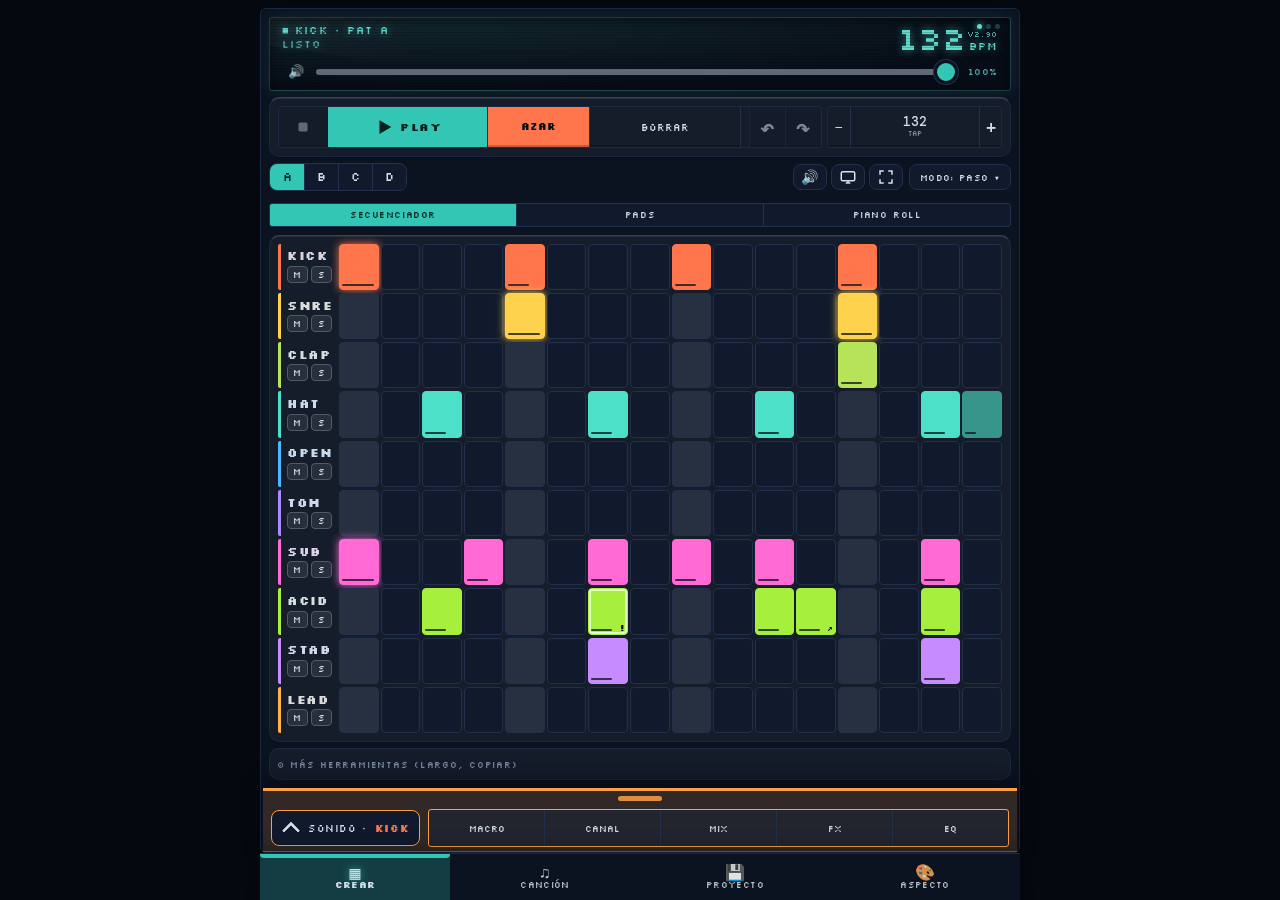
==== index.html @ 4eae5aff "v2.90: cortes sin chasquidos (ajuste Cortes) y reverb con semilla fija Co-Authored-By: Claude Sonnet" ====
<!doctype html><html><head><meta charset=utf8><meta name=viewport content="width=device-width,initial-scale=1,viewport-fit=cover"><meta name="theme-color" content="#0b1220"><meta name="mobile-web-app-capable" content="yes"><meta name="apple-mobile-web-app-capable" content="yes"><meta name="apple-mobile-web-app-status-bar-style" content="black-translucent"><link rel="manifest" href="./manifest.webmanifest"><link rel="icon" href="./icon.svg" type="image/svg+xml"><link rel="stylesheet" href="./styles.css?v=2.90">
<title>Pulso Studio · Tu groovebox en el móvil</title>
<meta name="description" content="Secuenciador de 16 pasos y pads para crear ritmos desde el móvil. Por Pulso Lab.">
<meta property="og:type" content="website">
<meta property="og:site_name" content="Pulso Lab">
<meta property="og:locale" content="es_ES">
<meta property="og:title" content="Pulso Studio · Tu groovebox en el móvil">
<meta property="og:description" content="Secuenciador de 16 pasos y pads para crear ritmos desde el móvil. Por Pulso Lab.">
<meta property="og:url" content="https://djsergiostylo.github.io/Pulso-Studio-lab/">
<meta property="og:image" content="https://djsergiostylo.github.io/Pulso-Studio-lab/preview.png">
<meta property="og:image:type" content="image/png">
<meta property="og:image:width" content="1200">
<meta property="og:image:height" content="630">
<meta property="og:image:alt" content="Pulso Studio: groovebox para el móvil con secuenciador y pads">
<meta name="twitter:card" content="summary_large_image">
<meta name="twitter:title" content="Pulso Studio · Tu groovebox en el móvil">
<meta name="twitter:image" content="https://djsergiostylo.github.io/Pulso-Studio-lab/preview.png">
</head><body>
<link rel="stylesheet" href="https://fonts.googleapis.com/css2?family=DM+Mono:wght@400;500&family=Silkscreen:wght@400;700&display=swap">


<main class="wrap">
  <button class="stagex" id="stageX" aria-label="Salir del modo escenario">✕ Salir</button>
  <section class="device" aria-label="Pulso Studio">
    <div class="head">
      <div class="lcd" id="lcd" data-v="info" role="button" tabindex="0" aria-label="Cambiar pantalla: info, onda o espectro">
        <div class="l1" id="l1">■ KICK · PAT A</div>
        <div class="big"><span id="lb">132</span><small>BPM</small><span class="ver" aria-label="Versión v2.90">v2.90</span></div>
        <div class="l2" id="l2">LISTO</div><div class="lsteps" id="lsteps" aria-hidden="true"></div><canvas id="scope" aria-hidden="true"></canvas><span class="md" id="md"></span><span class="ldots" aria-hidden="true"><i></i><i></i><i></i></span>
        <div class="lvol" id="lvol"><button type="button" id="lmute" aria-label="Silenciar" aria-pressed="false">🔊</button><input id="lvr" type="range" min="0" max="100" step="1" value="100" aria-label="Volumen de escucha"><output id="lvo" for="lvr">100%</output></div>
      </div>
      <div class="trans">
        <div class="seg">
          <button id="stopb" aria-label="Parar" disabled><svg viewBox="0 0 24 24" width="18" height="18" aria-hidden="true"><rect x="6" y="6" width="12" height="12" rx="2" fill="currentColor"/></svg></button>
          <button id="play" aria-pressed="false" aria-label="Reproducir"><svg viewBox="0 0 24 24" width="22" height="22" aria-hidden="true"><path d="M7 4.5v15l13-7.5z" fill="currentColor"/></svg><span>Play</span></button>
          <button id="rand">Azar</button>
          <button id="clear">Borrar</button>
          <button id="undo" class="ur" aria-label="Deshacer (Ctrl+Z)" disabled>↶</button>
          <button id="redo" class="ur" aria-label="Rehacer (Ctrl+Mayús+Z)" disabled>↷</button>
        </div>
        <div class="seg">
          <button class="hd" data-k="bpm" data-d="-1" aria-label="Bajar tempo">−</button>
          <button class="val" id="bpmv" aria-label="Tap tempo"><span>132</span><small>TAP</small></button>
          <button class="hd" data-k="bpm" data-d="1" aria-label="Subir tempo">+</button>
        </div>
      </div>
      <div class="prow"><div class="pchips" id="pchips" role="group" aria-label="Patrón"></div><div class="prv" role="group" aria-label="Vista"><button class="prb" id="aud" aria-pressed="true" aria-label="Sonar al pulsar" title="Sonar al pulsar">🔊</button><button class="prb" id="stage" aria-pressed="false" aria-label="Modo escenario" title="Modo escenario"><svg viewBox="0 0 24 24" width="18" height="18" aria-hidden="true"><rect x="3" y="5" width="18" height="12" rx="2" fill="none" stroke="currentColor" stroke-width="2"/><path d="M9 20h6M12 17v3" stroke="currentColor" stroke-width="2" fill="none"/></svg></button><button class="prb" id="fs" aria-pressed="false" aria-label="Pantalla completa" title="Pantalla completa"><svg viewBox="0 0 24 24" width="18" height="18" aria-hidden="true"><path d="M4 9V4h5M20 9V4h-5M4 15v5h5M20 15v5h-5" stroke="currentColor" stroke-width="2" fill="none"/></svg></button></div><button class="modeb" id="modeB" aria-expanded="false">Modo: Paso ▾</button></div>
    </div>

    <nav class="tabs" id="tabs" role="tablist" aria-label="Secciones principales">
      <button type="button" role="tab" id="tab-crear" data-g="crear" aria-selected="true" aria-controls="t-seq" tabindex="0"><i>▦</i><span>Crear</span></button>
      <button type="button" role="tab" id="tab-song" data-g="song" aria-selected="false" aria-controls="t-song" tabindex="-1"><i>♫</i><span>Canción</span></button>
      <button type="button" role="tab" id="tab-file" data-g="file" aria-selected="false" aria-controls="t-file" aria-label="Proyecto: guardar, importar y exportar" tabindex="-1"><i>💾</i><span>Proyecto</span></button>
      <button type="button" role="tab" id="tab-look" data-g="look" aria-selected="false" aria-controls="t-look" aria-label="Aspecto: carátula, estilo y pantalla" tabindex="-1"><i>🎨</i><span>Aspecto</span></button>
    </nav>
    <div class="seg subtabs" id="subs">
      <button data-t="seq" aria-pressed="true">Secuenciador</button>
      <button data-t="pads" aria-pressed="false">Pads</button>
      <button data-t="roll" aria-pressed="false">Piano roll</button>
    </div>
    

    <section id="t-seq" class="tab">
      <div class="seqview">
        <div id="stepPg" class="focus-pages" role="group" aria-label="Página de pasos (ACID de 32)" hidden> <button type="button" data-pg="0" aria-pressed="true">Pasos 1–16</button> <button type="button" data-pg="1" aria-pressed="false">Pasos 17–32</button> </div>
      </div>
      
      <div class="mtx" id="grid" role="group" aria-label="Secuenciador; arrastra en horizontal para pintar varios pasos y mantén pulsado para cambiar la velocidad"></div>
      <div class="nrow"><span id="nlab">NOTA SUB</span><div class="notes" id="notes"></div></div>
      <details class="more"><summary>⚙ Más herramientas (largo, copiar)</summary>
      <div class="strip">
        <div class="seg"><button class="hd" data-k="len" data-d="-1" aria-label="Menos pasos">−</button><button class="val" id="lenv">LEN 16</button><button class="hd" data-k="len" data-d="1" aria-label="Más pasos">+</button></div>
      </div>
      <div class="tools">
        <div class="seg"><button id="cpT">📋 Pista</button><button id="cpP">📋 Patrón</button><button id="paste" disabled>📥 Pegar</button></div>
      </div>
      </details>
    </section>

    <section id="t-pads" class="tab" hidden>
      <div class="seg"><button id="padRec" aria-pressed="false">● REC</button><button id="padQ" aria-pressed="true">Cuantizar</button><button id="padDr" aria-pressed="true">Batería</button><button id="padMel" aria-pressed="false">🎹 Notas</button></div>
      <div class="snd4" id="padSnd" role="group" aria-label="Sonido de las notas" hidden></div>
      <div class="pads" id="pads"></div>
      <div class="seg octr" id="padOct" hidden><button id="padOm" aria-label="Bajar octava">OCT −</button><span id="padOv">OCT 0</span><button id="padOp" aria-label="Subir octava">OCT +</button></div>
      <div class="keys" id="pkeys" hidden></div>
      <div class="card"><div class="k"><label for="djf">Filtro DJ <output id="djo">OFF</output></label><input id="djf" type="range" min="-100" max="100" value="0"></div></div>
      <p class="note">Toca los pads en directo. Con REC y ▶ Play lo que toques se graba en el patrón que suena. 🎹 Notas convierte los pads en un teclado: elige arriba el sonido (SUB, ACID, STAB o LEAD) y la octava. Filtro DJ: izquierda = low pass, derecha = high pass, doble toque lo centra.</p>
    </section>

    <section id="t-roll" class="tab" hidden>
      <div class="snd4" id="rollSnd" role="group" aria-label="Sonido del piano roll"></div>
      <div class="focus-pages rollpg" id="rollPg" role="group" aria-label="Página de pasos" hidden><button type="button" data-pg="0" aria-pressed="true">Pasos 1–16</button><button type="button" data-pg="1" aria-pressed="false">Pasos 17–32</button></div>
      <div class="rollvel" id="rollVelBox"><label for="rollVel" title="Fuerza de las notas nuevas">Fuerza</label><input id="rollVel" type="range" min="1" max="3" step="1" value="2" aria-describedby="rollVo"><output id="rollVo">NORMAL · 75%</output><button type="button" id="rollVelAll" class="fn" title="Aplicar esta fuerza a todas las notas de este sonido">A todas</button></div>
      <div class="roll" id="roll"></div>
      <div class="seg octr"><button id="rollOm" aria-label="Bajar octava">OCT −</button><span id="rollOv">OCT 0</span><button id="rollOp" aria-label="Subir octava">OCT +</button></div>
      <p class="note">Toca una casilla para poner o quitar; arrastra para pintar. En las baterías, 0 es el sonido original y las demás filas lo afinan en semitonos. Azar y Borrar actúan sobre el sonido elegido.</p>
    </section>

    <section id="t-song" class="tab" hidden>
      <div class="pbar">
        <div class="pts" id="pts"></div>
        <div class="seg"><button id="chain" aria-pressed="false">Cadena A-D</button><button id="dup">Duplicar →</button></div>
      </div>
      <div class="card" id="repCard"><h3>Reproducción · compases</h3><div class="seg" id="songMode"><button data-v="0">PATRÓN</button><button data-v="1">CANCIÓN</button></div>
      <div class="seg" id="songLen"><button data-n="8" aria-label="8 compases">8</button><button data-n="16" aria-label="16 compases">16</button><button data-n="32" aria-label="32 compases">32</button></div></div>
      <div class="card" id="arrCard"><h3>Arreglo</h3>
        <div class="sg" id="songGrid"></div>
        <div class="seg"><button id="songFill">Rellenar A·B·C·D</button><button id="songClr">Vaciar</button></div>
      </div>
      <details class="card" id="barTools">
        <summary>Editar compases</summary>
        <div class="selects">
          <label>Desde<select id="songSrc" aria-label="Compás de origen"></select></label>
          <label>Hacia<select id="songDst" aria-label="Compás de destino"></select></label>
        </div>
        <div class="seg"><button id="songCopy">Copiar compás</button><button id="songMove">Mover compás</button><button id="songRepeat">Repetir al resto</button></div>
        <button id="songUndo" class="tg" type="button" disabled>Deshacer edición de compás</button>
        <p class="note">Copia patrón y activación de audios. Copiar y mover sustituyen el compás de destino; cada acción se puede deshacer aquí.</p>
      </details>
      <div id="lanes"></div>
      <p class="note">Modo CANCIÓN: cada compás toca el patrón que pongas (toca la casilla: A → B → C → D → vacío; mantén pulsada una casilla para abrir ese patrón y editarlo). Las pistas de audio suenan en los compases marcados y se ajustan al tempo con su BPM original.</p>
    </section>

<section id="t-file" class="tab" hidden>
      <div class="card" id="saveCard">
        <h3>Guardar en este móvil</h3>
        <div class="saverow"><input id="pname" type="text" maxlength="40" placeholder="Nombre del proyecto" autocomplete="off"><button class="fn" id="psave">💾 Guardar</button></div>
        <p id="saveState" class="note">Se guarda automáticamente en este dispositivo.</p>
        <div class="plist" id="plist"></div>
      </div>
      <div class="card" id="shareCard">
        <h3>Copias y compartir</h3>
        <div class="seg"><button id="pexp">⬇ Exportar .json</button><button id="pimp">⬆ Cargar .json</button></div>
        <input id="pfile" type="file" accept=".json,application/json" hidden>
        <div class="seg"><button id="shC">Código</button><button id="shL">🔗 Enlace</button><button id="shI">Importar</button></div>
        <textarea id="shT" rows="2" placeholder="Pega aquí un código PS1:… y pulsa Importar código" spellcheck="false" autocomplete="off"></textarea>
        <p class="note" id="dlnote">El .json sirve de copia o para pasar tus ritmos a otro móvil. Código o enlace: mándalo por WhatsApp; quien lo abra o pegue tendrá tu beat (sin samples propios). Importar usa lo pegado en el cuadro.</p>
      </div>
      <div class="card" id="reccard">
        <h3>Exportar audio</h3>
        <div class="seg" id="recN" role="group" aria-label="Vueltas a grabar"><button data-n="1">1 vuelta</button><button data-n="2">2</button><button data-n="4">4</button><button data-n="8">8</button></div>
        <button class="fn" id="pwav">⬇ Exportar WAV (calidad máxima)</button>
        <button class="fn" id="prec">⏺ Grabar en tiempo real (.webm)</button>
        <p class="note">El WAV se calcula al instante, sin cortes, a la frecuencia de tu móvil (normalmente 48 kHz) y 16 bits.</p>
      </div>
    <details class="more2"><summary>⚙ Ayuda</summary>
  <p class="hint">Desliza el dedo por la pantalla para cambiar de patrón A–D. Toca la pantalla para ver la onda o el espectro. Toca un paso para encenderlo y mantenlo pulsado para cambiar su fuerza. Con ! ×2 ↔ ↗ le pones acento, redoble, nudge o slide (acid). PADS para tocar en directo, SONG para montar la canción. Con auriculares se nota el subgrave.</p>
  </details>
    </section>

<section id="t-look" class="tab" hidden>
      <div class="card" id="skinCard">
        <h3>Aspecto</h3>
        <div class="skins"><span>Carátula (colores)</span><div id="skins" role="group" aria-label="Carátula"></div></div>
        <div class="skins"><span>Estilo</span><div id="styles" role="group" aria-label="Estilo"><button class="sk" data-st="hw">Hardware</button><button class="sk" data-st="abl">Ableton</button></div></div>
        <p class="note">Carátula cambia los colores de todo el aparato. Estilo: Hardware lleva tornillos y serigrafía, Ableton es más limpio.</p>
      </div>
      <div class="card" id="viewCard">
        <h3>Pantalla y audio</h3>
      <div class="vtiles" role="group" aria-label="Luces y audio">
        <button class="sk vt" id="lightsB" aria-pressed="false"><span class="tt"><svg viewBox="0 0 24 24" width="20" height="20" aria-hidden="true"><path d="M9 18h6M10 21h4M12 3a6 6 0 0 0-3.5 10.9c.6.5 1 1.2 1 2.1h5c0-.9.4-1.6 1-2.1A6 6 0 0 0 12 3z" fill="none" stroke="currentColor" stroke-width="2" stroke-linecap="round" stroke-linejoin="round"/></svg>Luces extra</span><em class="st"></em><small>Destellos al sonar en pads, nombres y pantalla. Gastan batería: mejor apagado si el audio suena entrecortado.</small></button>
        <button class="sk vt" id="latB"></button>
        <button class="sk vt" id="fadeB"></button>
      </div>
      </div>
      <div class="card" id="manualCard">
        <h3>Ayuda</h3>
        <a class="mbtn" href="manual.html"><svg viewBox="0 0 24 24" width="22" height="22" aria-hidden="true"><path d="M4 5.5A2.5 2.5 0 0 1 6.5 3H20v16H6.5A2.5 2.5 0 0 0 4 21.5zM4 5.5V21.5M8 7h8M8 11h8" fill="none" stroke="currentColor" stroke-width="2" stroke-linecap="round" stroke-linejoin="round"/></svg><span>Abrir el manual<small>Guía completa con capturas de cada pantalla</small></span></a>
      </div>
    </section>

<div class="sheet" id="sheet" hidden>
      <div class="seg emode" id="emode" role="group" aria-label="Qué hace tocar un paso"><button data-m="step" aria-pressed="true">Paso</button><button data-m="acc" aria-pressed="false">Acento</button><button data-m="rt" aria-pressed="false">Redoble</button><button data-m="nd" aria-pressed="false">Nudge</button><button data-m="sl" aria-pressed="false">Slide</button><button data-m="prob" aria-pressed="false">Prob.</button><button data-m="euc" aria-pressed="false">Euclíd.</button></div>
      <div class="modex" id="modeX" hidden>
        <div class="seg" id="probX" hidden><button class="hd" data-k="prob" data-d="-1" aria-label="Menos probabilidad">−</button><button class="val" id="prbv">PROB 100%</button><button class="hd" data-k="prob" data-d="1" aria-label="Más probabilidad">+</button></div>
        <div class="seg" id="euc" hidden><button class="ek" data-e="-1" aria-label="Menos golpes">−</button><button class="val" id="eucv">◎ Euclid 4</button><button class="ek" data-e="1" aria-label="Más golpes">+</button><button class="ek" data-e="r" aria-label="Rotar">↻</button></div>
      </div>
    </div>
    <section id="soundDock" class="sdock" aria-label="Sonido del canal, mezcla, efectos y ecualizador" hidden>
      <div class="sdgrip" id="sdGrip" role="separator" aria-orientation="horizontal" aria-label="Arrastra para cambiar la altura del panel Sonido" tabindex="0"><i></i></div>
      <div class="sdh">
        <button type="button" id="sndTog" aria-expanded="false" aria-controls="sndBody"><span class="chev">▴</span> Sonido · <b id="sndCh">KICK</b></button>
        <div class="seg" id="sndTabs" role="group" aria-label="Qué editar"><button data-t="macro" aria-pressed="false">Macro</button><button data-t="canal" aria-pressed="true">Canal</button><button data-t="mix" aria-pressed="false">Mix</button><button data-t="fx" aria-pressed="false">FX</button><button data-t="eq" aria-pressed="false">EQ</button></div>
      </div>
      <div class="sdb" id="sndBody" hidden>
      <section id="t-macro" class="tab" hidden>
      <div class="card sbcard" id="sbCard">
        <div class="hd2"><h3>Subidón</h3><output id="sbO">0%</output></div>
        <div class="sbf" id="sbF" role="slider" tabindex="0" aria-label="Subidón" aria-valuemin="0" aria-valuemax="100" aria-valuenow="0"><div class="sbfill"></div><div class="sbthumb" aria-hidden="true"><svg viewBox="0 0 24 24" width="22" height="22"><path d="M5 12h14M9 8l-4 4 4 4M15 8l4 4-4 4" fill="none" stroke="currentColor" stroke-width="2.4" stroke-linecap="round" stroke-linejoin="round"/></svg></div></div>
        <div class="sbl"><span>Desliza →</span><span id="sbHint">al soltar: drop</span></div>
        <div class="sbm" id="sbBars"></div>
        <div class="seg" id="sbRel" role="group" aria-label="Al soltar"><button data-v="drop">Al soltar: Drop</button><button data-v="stay">Al soltar: Quedarse</button></div>
        <div class="seg" id="sbCur" role="group" aria-label="Curva"><button data-v="soft">Suave</button><button data-v="norm">Normal</button><button data-v="exp">Explosivo</button></div>
        <div class="sbt" id="sbTg" role="group" aria-label="Qué sube"></div>
        <div class="sbp" id="sbP" role="group" aria-label="Ajustes del subidón"></div>
      </div>
      <div class="dock" id="dock"><div class="dkm" id="dkM"></div></div>
    </section>
      <section id="t-canal" class="tab" hidden>
      <div class="chips" id="chipsCan"></div>
      <div class="card">
        <div class="hd2"><h3 id="canT">Canal · KICK</h3><button class="tg" id="scTog" aria-pressed="false">Sidechain</button></div>
        <div class="knobs" id="canKn"></div>
      </div>
      <div class="card" id="presetCard">
        <div class="hd2"><h3 id="presetT">Kits de sonido</h3><span class="smpn" id="presetN">6 baterías</span></div>
        <div class="presets" id="presetRow" role="group" aria-label="Presets de sonido"></div>
        <p class="note" id="presetNote"></p>
      </div>
      <div class="card" id="lyCard">
        <div class="hd2"><h3>Capas</h3><span class="smpn" id="lyN">sin capa</span></div>
        <div class="presets" id="lyRow" role="group" aria-label="Voz de la capa"></div>
        <div class="k" id="lyK" hidden><label for="lyLv">Nivel de la capa <output id="lyO"></output></label><input id="lyLv" type="range" min="0" max="100" value="50"></div>
        <p class="note" id="lyNote"></p>
      </div>
      <details class="card" id="smpx">
        <summary class="hd2"><h3>🎤 Sample propio</h3><span class="smpn" id="smpN">Sintetizado</span></summary>
        <div class="seg"><button id="smpL">⬆ Cargar audio</button><button id="smpX" disabled>✕ Quitar</button></div>
        <input id="smpF" type="file" accept="audio/*" hidden>
        <p class="note">Con sample: Tono cambia la afinación y Caída lo acorta. Máx. 8 s. Se guarda en este móvil (no va dentro del .json ni del código).</p>
      </details>
      <details class="card" id="kitCard">
        <summary class="hd2"><h3>🥁 Mis kits guardados</h3><span class="smpn">6 canales</span></summary>
        <label class="kitname" for="kitName">Nombre del kit<input id="kitName" type="text" maxlength="32" placeholder="Mi kit" autocomplete="off"></label>
        <div class="saverow"><button id="kitSave" class="fn" type="button">Guardar kit</button></div>
        <label class="kitname" for="kitList">Kits guardados<select id="kitList"><option value="">Aún no hay kits</option></select></label>
        <div class="seg"><button id="kitLoad" disabled>Aplicar kit</button><button id="kitDel" disabled>Eliminar</button></div>
        <p class="note">Guarda tonos, caídas, drive y muestras propias de los 6 sonidos de batería. Solo en este dispositivo; las muestras no se incluyen en el proyecto JSON.</p>
      </details>
      <div class="card" id="subx" hidden>
        <h3 id="subxT">Sub bass</h3>
        <div class="seg" id="waves" role="group" aria-label="Onda">
          <button data-w="sine">Sin</button><button data-w="triangle">Tri</button><button data-w="sawtooth">Saw</button><button data-w="square">Sqr</button>
        </div>
        <div class="selects">
          <div class="k"><label for="root">Tono</label><select id="root"></select></div>
          <div class="k"><label for="scale">Escala</label><select id="scale"></select></div>
        </div>
        <button class="fn" id="oct" aria-pressed="true">Capa +1 octava</button>
      </div>
    </section>
    
      <section id="t-mix" class="tab" hidden>
      <div class="msbar mixlim" id="mixLim" aria-label="Limitador del master"></div>
      <div class="mcm" id="mixMst" aria-label="Master"></div>
      <div class="mstfx" id="mixMstFx" hidden aria-label="Ajustes del master"></div>
      <div class="mix" id="mix"></div>
      <p class="note">Arrastra el fader y el pan; al lado tienes la escala en dB. Doble toque los reinicia. Toca el nombre para abrir el canal. Si el pico del MST se pone naranja o rojo, baja el Limitador.</p>
    </section>

    
      <section id="t-fx" class="tab" hidden>
      <div class="msbar" id="msBar" aria-label="Master rápido"></div>
      <div class="fxnav" id="fxNav" role="group" aria-label="Ir a efecto"></div>
      <div class="fxl" id="fxList"></div>
      <p class="note">Doble toque en un control lo devuelve a su valor inicial. Reverb y Delay son envíos (súbelos por canal en Canal); el resto actúa sobre toda la mezcla.</p>
    </section>

    
      <section id="t-eq" class="tab" hidden>
      <div class="eqt" id="eqT" role="group" aria-label="Canal a ecualizar"></div>
      <button id="eqStyle" class="fn" type="button" aria-pressed="false">EQ BYPASS · NO</button>
      <canvas id="eqc" aria-label="Curva de ecualización"></canvas>
      <div class="seg" id="eqP" role="group" aria-label="Ajustes rápidos">
        <button data-p="flat">Plano</button><button data-p="nosub">Sin sub</button><button data-p="nobass">Sin graves</button><button data-p="bass">+Graves</button><button data-p="mud">−Barro</button><button data-p="air">Brillo</button>
      </div>
      <div class="card">
        <div class="hd2"><h3>Banda <span id="eqBn"></span></h3><span class="eqact"><button id="eqOn" class="eqm" aria-pressed="true">ON</button><button id="eqDel" class="eqm" aria-label="Borrar banda">🗑</button></span></div>
        <div class="eqb" id="eqB" role="group" aria-label="Bandas de EQ"></div>
        <div id="eqCtl">
          <div class="seg" id="eqTy" role="group" aria-label="Tipo de banda"></div>
          <div class="seg" id="eqSl" role="group" aria-label="Pendiente del corte" hidden></div>
          <div class="eqk">
            <div class="k"><label for="eq_f">Frecuencia <output id="eo_f"></output></label><input id="eq_f" type="range" min="0" max="1000" step="1"></div>
            <div class="k" id="kg"><label for="eq_g">Ganancia <output id="eo_g"></output></label><input id="eq_g" type="range" min="-24" max="24" step="0.5"></div>
            <div class="k" id="kq"><label for="eq_q">Q (ancho) <output id="eo_q"></output></label><input id="eq_q" type="range" min="0" max="100" step="1"></div>
          </div>
        </div>
      </div>
      <p class="note">Hasta 8 bandas por canal, como Pro-Q: doble toque en la curva crea una banda; arrastra el punto para frecuencia y ganancia (10 Hz–24 kHz). Tipos: campana, shelf, notch y cortes de graves/agudos hasta 96 dB/oct ("Sin graves" quita todo lo de abajo). La sombra es el espectro en vivo.</p>
    </section>

    
      </div>
    </section>
    <div class="brand foot"><b>Pulso Studio</b><em>Pulso Lab · groovebox</em></div>
  </section>

  
</main>

<script src="./app.js?v=2.90"></script>

</body></html>
---- styles.css ----
:root{color-scheme:light;box-sizing:border-box;padding-top:env(safe-area-inset-top,0px);padding-bottom:env(safe-area-inset-bottom,0px)}html{scroll-padding-top:env(safe-area-inset-top,0px)}body{margin:0;padding:0;font:14.7px -apple-system,BlinkMacSystemFont,sans-serif;background:#fff;color:#000}img{max-width:100%}[hidden]:not([hidden=until-found i]){display:none!important}
/* ===== v1.2 layout compacto "Directo" ===== */
.device{padding:10px;gap:8px}.lcd{min-height:58px;padding:7px 12px}.lcd .big{font-size:33.6px}.lcd canvas{height:44px}
.tabs>button{min-height:32px}.subtabs>button{min-height:28px}.brand.foot{display:none}
#t-seq{display:flex;flex-direction:column;gap:8px}
#t-seq .seg>button,#t-seq .seg>.val{min-height:30px}
#t-seq .emode>button{font-size:9.45px}
#t-seq .mtx{gap:4px}
#t-seq .trk{flex-direction:row;align-items:center;gap:4px}
#t-seq .rh{flex:0 0 36px;min-width:0}
#t-seq .rh .ri,#t-seq .rh .ms{display:none}
#t-seq .rn{font-size:9.45px;letter-spacing:.02em;padding:0;gap:3px}
#t-seq .cells{flex:1;min-width:0;gap:2px}
#t-seq #grid .step{height:26px;border-radius:4px}
#t-seq #grid .step .n{display:none}
.more,.more2{border:1px solid var(--keyedge);border-radius:10px;padding:0 10px}
.more>summary,.more2>summary{cursor:pointer;font-family:var(--disp);font-size:9.45px;letter-spacing:.08em;color:var(--mute);min-height:30px;display:flex;align-items:center;list-style:none}
.more[open]{padding-bottom:10px;display:flex;flex-direction:column;gap:8px}.more[open]>summary{margin-bottom:2px}
.dock{display:flex;flex-direction:column;gap:8px;border-top:1px solid var(--keyedge);padding-top:8px}
.dks{display:grid;grid-template-columns:repeat(11,1fr);gap:3px}
.dk{display:flex;flex-direction:column;gap:3px;min-width:0}.dk.mt{opacity:.45}
.dfad{position:relative;height:92px;background:var(--track);border-radius:6px;touch-action:none}
.dcap{position:absolute;left:2px;right:2px;height:14px;border-radius:3px;background:var(--c);bottom:0}
.dk .vs{flex-direction:column;border-radius:6px}.dk .vs>button{min-height:21px;border-left:0;border-top:1px solid var(--keyedge);font-size:9.45px;padding:0}.dk .vs>:first-child{border-top:0}
.dn{background:none;border:0;padding:0;min-height:18px;font-family:var(--disp);font-size:8.4px;letter-spacing:0;color:color-mix(in srgb,var(--c) var(--lp),var(--lt))}
.dk.sel .dn{text-decoration:underline;text-underline-offset:3px;text-decoration-thickness:2px}
.dkm{display:grid;grid-template-columns:repeat(3,1fr);gap:2px 12px}
.dkm .k label{font-size:9.45px;letter-spacing:.04em;white-space:nowrap}.dkm input[type=range]{height:24px}
.pbar .pts .seg>button{min-height:30px}
.hint{font-size:11.55px}

/* Layout: sticky transport + four task tabs; Mix, FX, EQ and channel share one grouped workspace */
:root{
  --lp:45%;--lt:#000;--page:#dfe3e6;--pfg:#3a444b;--dev:#f4f5f3;--edge:#c3cacf;--lcd:#c5d8b8;--lcdfg:#1f2a1a;
  --key:#e2e6e8;--keyedge:#b4bcc2;--on:#ff5a1f;--onfg:#fff;--fg:#1d2226;--mute:#56626a;--led:#ff5a1f;--track:#c9d0d4;
  --disp:'Silkscreen','Courier New',monospace;--mono:'DM Mono',ui-monospace,Menlo,monospace;
  color-scheme:light;
}
@media (prefers-color-scheme:dark){:root:not([data-skin]){
  --lp:82%;--lt:var(--fg);--page:#090b0d;--pfg:#9aa5ad;--dev:#16191d;--edge:#2a3037;--lcd:#0b1a1d;--lcdfg:#43e3f2;
  --key:#23282e;--keyedge:#343b43;--on:#22d3ee;--onfg:#04181b;--fg:#e7ecef;--mute:#8a949c;--led:#22d3ee;--track:#2f363d;color-scheme:dark}}
:root[data-skin="dark"]{--lp:82%;--lt:var(--fg);--page:#090b0d;--pfg:#9aa5ad;--dev:#16191d;--edge:#2a3037;--lcd:#0b1a1d;--lcdfg:#43e3f2;--key:#23282e;--keyedge:#343b43;--on:#22d3ee;--onfg:#04181b;--fg:#e7ecef;--mute:#8a949c;--led:#22d3ee;--track:#2f363d;color-scheme:dark}
:root[data-skin="light"]{--lp:45%;--lt:#000;--page:#dfe3e6;--pfg:#3a444b;--dev:#f4f5f3;--edge:#c3cacf;--lcd:#c5d8b8;--lcdfg:#1f2a1a;--key:#e2e6e8;--keyedge:#b4bcc2;--on:#ff5a1f;--onfg:#fff;--fg:#1d2226;--mute:#56626a;--led:#ff5a1f;--track:#c9d0d4;color-scheme:light}
:root[data-skin="orange"]{--lp:0%;--lt:var(--fg);--page:#1b1b1d;--pfg:#b9b9bd;--dev:#ff6a13;--edge:#d9540a;--lcd:#cbd8b2;--lcdfg:#25301a;--key:#f1ece0;--keyedge:#b8480a;--on:#1f1f22;--onfg:#fff;--fg:#1a0d04;--mute:#5e2607;--led:#141416;--track:#b8480a;color-scheme:light}
:root[data-skin="sub"]{--lp:82%;--lt:var(--fg);--page:#07030d;--pfg:#b9a6d6;--dev:#170a26;--edge:#2c1649;--lcd:#0f0620;--lcdfg:#c58bff;--key:#26133d;--keyedge:#3a2160;--on:#b26bff;--onfg:#12061f;--fg:#efe6ff;--mute:#9a84bd;--led:#ff4fd8;--track:#3a2160;color-scheme:dark}
:root[data-skin="green"]{--lp:82%;--lt:var(--fg);--page:#030a06;--pfg:#9cc9ac;--dev:#0c1811;--edge:#1c3426;--lcd:#07120b;--lcdfg:#46ff9c;--key:#15281c;--keyedge:#214030;--on:#46ff9c;--onfg:#04140a;--fg:#dcf8e7;--mute:#7ba58b;--led:#46ff9c;--track:#214030;color-scheme:dark}
:root[data-skin="neon"]{--lp:82%;--lt:var(--fg);--page:#05080f;--pfg:#93a1b8;--dev:#0b1220;--edge:#1c2740;--lcd:#070d18;--lcdfg:#3ee6d0;--key:#101a2c;--keyedge:#22304b;--on:#3ee6d0;--onfg:#03211d;--fg:#e6edf7;--mute:#8090a8;--led:#3ee6d0;--track:#22304b;color-scheme:dark}

*{box-sizing:border-box}
body{background:var(--page);color:var(--pfg);font-family:var(--mono);padding-inline:16px;padding-block:16px 28px;-webkit-tap-highlight-color:transparent}
button,select,input{font:inherit;color:inherit}
button{touch-action:manipulation;cursor:pointer;-webkit-user-select:none;user-select:none}
button:focus-visible,select:focus-visible,input:focus-visible{outline:2px solid var(--on);outline-offset:2px}
.wrap{max-width:440px;margin-inline:auto;display:flex;flex-direction:column;gap:14px}
.skins{display:flex;gap:8px;flex-wrap:wrap;align-items:center;justify-content:space-between}
.skins span{font-family:var(--disp);font-size:11.55px;letter-spacing:.12em;text-transform:uppercase}
.skins div{display:flex;gap:6px;flex-wrap:wrap}
.sk{border:1px solid var(--pfg);background:transparent;border-radius:999px;padding:5px 10px;font-family:var(--disp);font-size:10.5px;letter-spacing:.06em;text-transform:uppercase;color:var(--pfg)}
.sk[aria-pressed="true"]{background:var(--pfg);color:var(--page)}
.device{background:var(--dev);color:var(--fg);border:1px solid var(--edge);border-radius:22px;padding:14px;display:flex;flex-direction:column;gap:12px;box-shadow:0 14px 34px rgba(0,0,0,.22)}
.brand{display:flex;justify-content:space-between;align-items:baseline;font-family:var(--disp);letter-spacing:.14em;font-size:12.6px;text-transform:uppercase}
.brand b{font-size:16.8px}.brand em{font-style:normal;color:var(--mute);font-size:10.5px}
.head{position:sticky;top:env(safe-area-inset-top,0px);z-index:5;background:var(--dev);display:flex;flex-direction:column;gap:8px;padding-block:2px 6px}
.lcd{background:var(--lcd);color:var(--lcdfg);border-radius:10px;padding:7px 12px;display:grid;grid-template-columns:1fr auto;gap:0 12px;align-items:center;box-shadow:inset 0 2px 6px rgba(0,0,0,.35);font-family:var(--disp)}
.lcd .l1,.lcd .l2{font-size:10.5px;letter-spacing:.1em;text-transform:uppercase;min-width:0;font-variant-numeric:tabular-nums}
.lcd .l2{opacity:.8}
.lcd .big{font-size:27.3px;line-height:1;grid-row:span 2;text-align:right;font-variant-numeric:tabular-nums}
.lcd .big small{font-size:9.45px;letter-spacing:.1em;margin-left:3px}
.trans{display:grid;grid-template-columns:1.7fr 1fr;gap:8px}
/* segmented multi-button */
.seg{display:flex;border:1px solid var(--keyedge);border-radius:10px;overflow:hidden;background:var(--key);min-width:0}
.seg>button,.seg>.val{flex:1;min-width:0;border:0;border-left:1px solid var(--keyedge);background:transparent;color:var(--fg);min-height:40px;font-family:var(--disp);font-size:10.5px;letter-spacing:.06em;text-transform:uppercase;padding:0 4px;display:grid;place-items:center}
.seg>:first-child{border-left:0}
.seg>button:active{background:var(--keyedge)}
.seg>button[aria-pressed="true"]{background:var(--on);color:var(--onfg)}
.seg .hd{flex:0 0 38px;font-size:16.8px}
.seg .val small{font-size:8.4px;opacity:.6;margin-top:-2px}
.seg .val span{font-family:var(--mono);font-size:14.7px;font-weight:500}
.tabs>button{min-height:38px;font-size:11.55px}
.subtabs[hidden]{display:none}.subtabs>button{min-height:32px;font-size:10.5px}
/* modo foco: pista elegida grande (2x8), resto mini */
.tab{display:flex;flex-direction:column;gap:12px}
.tab[hidden]{display:none}
.fn{background:var(--key);border:1px solid var(--keyedge);border-radius:10px;min-height:40px;font-family:var(--disp);font-size:10.5px;letter-spacing:.08em;text-transform:uppercase;color:var(--fg);box-shadow:0 2px 0 var(--keyedge)}
.fn[aria-pressed="true"]{background:var(--on);color:var(--onfg);border-color:var(--on)}
/* channel chips: name + M/S in one block */
.chips{display:grid;grid-template-columns:repeat(7,1fr);gap:4px}
.chip{display:flex;flex-direction:column;gap:3px;min-width:0}
.chip .nm{position:relative;min-height:36px;background:var(--key);border:1px solid var(--keyedge);border-radius:8px;font-family:var(--disp);font-size:9.45px;letter-spacing:.04em;color:var(--fg);padding:0;box-shadow:0 2px 0 var(--keyedge)}
.chip .nm[aria-pressed="true"]{background:var(--on);color:var(--onfg);border-color:var(--on)}
.chip .nm i{position:absolute;top:3px;right:3px;width:4px;height:4px;border-radius:50%;background:currentColor;opacity:0}
.chip .nm.has i{opacity:.8}
.ms{border-radius:7px}
.ms>button{min-height:22px;font-size:9.45px;padding:0}
.ms>.m[aria-pressed="true"]{background:var(--mute);color:var(--dev)}
.strip{display:grid;grid-template-columns:1fr 1fr;gap:8px}
.notes{display:grid;grid-template-columns:repeat(8,1fr);gap:4px}
.notes .fn{min-height:34px;font-size:9.45px;padding:0;box-shadow:none}
.grid{display:grid;grid-template-columns:repeat(4,1fr);gap:9px}
.step{position:relative;aspect-ratio:1;background:var(--key);border:1px solid var(--keyedge);border-radius:12px;color:var(--fg);font-family:var(--disp);font-size:13.65px;display:grid;place-items:center;box-shadow:0 3px 0 var(--keyedge);min-width:0;padding:0;-webkit-touch-callout:none}
.step:active{transform:translateY(2px);box-shadow:0 1px 0 var(--keyedge)}
.step.beat{border-color:var(--mute)}
.step.on{background:var(--on);color:var(--onfg);border-color:var(--on)}
.step.out{opacity:.35}
.step .n{position:absolute;left:7px;top:5px;font-size:8.4px;opacity:.55}
.step .v{position:absolute;left:8px;bottom:6px;height:3px;border-radius:2px;background:currentColor;opacity:.75;width:0}
.step::after{content:"";position:absolute;right:7px;top:7px;width:6px;height:6px;border-radius:50%;background:var(--led);opacity:0}
.step.ph::after{opacity:1;box-shadow:0 0 8px var(--led)}
.step.ph:not(.on){border-color:var(--led)}
.pbar{display:grid;grid-template-columns:1fr;gap:8px}
.pts{display:grid;grid-template-columns:repeat(4,1fr);gap:6px}
.pts .seg.pl{border-color:var(--led);box-shadow:0 0 0 1px var(--led)}
.pts .seg>button:first-child{font-size:12.6px}
.pts .seg>.pc{flex:0 0 26px;font-size:9.45px}
.pts .seg>.pc[aria-pressed="true"]{background:var(--fg);color:var(--dev)}
/* mixer */
.mix{display:grid;grid-template-columns:repeat(8,1fr);gap:3px}
.mc{display:flex;flex-direction:column;gap:4px;min-width:0;align-items:stretch}
.mc.mt{opacity:.5}
.fv{font-size:9.45px;text-align:center;color:var(--mute);font-variant-numeric:tabular-nums;min-height:11px}
.fad{position:relative;height:150px;background:var(--track);border-radius:7px;touch-action:none}
.meter{position:absolute;left:38%;right:38%;top:5px;bottom:5px;background:rgba(0,0,0,.28);border-radius:3px;overflow:hidden}
.meter i{position:absolute;left:0;right:0;bottom:0;height:100%;background:var(--led);transform:scaleY(0);transform-origin:bottom;will-change:transform}
.cap{position:absolute;left:3px;right:3px;height:18px;background:var(--fg);border-radius:4px;bottom:0}
.cap::after{content:"";position:absolute;left:4px;right:4px;top:8px;height:2px;background:var(--dev)}
.pn{position:relative;height:16px;background:var(--track);border-radius:5px;touch-action:none}
.pn::before{content:"";position:absolute;left:50%;top:3px;bottom:3px;width:1px;background:var(--mute)}
.pn b{position:absolute;top:2px;width:10px;height:12px;border-radius:3px;background:var(--fg)}
.nm2{min-height:26px;background:var(--key);border:1px solid var(--keyedge);border-radius:7px;font-family:var(--disp);font-size:8.4px;letter-spacing:.02em;color:var(--fg);padding:0}
/* fx + canal */
.card{border:1px solid var(--keyedge);border-radius:12px;padding:10px;display:flex;flex-direction:column;gap:10px}
.card .hd2{display:flex;justify-content:space-between;align-items:center}
h2,h3{margin:0;font-family:var(--disp);font-size:10.5px;letter-spacing:.14em;text-transform:uppercase;color:var(--mute);font-weight:400}
.tg{min-height:28px;padding:0 12px;border-radius:999px;border:1px solid var(--keyedge);background:var(--key);font-family:var(--disp);font-size:9.45px;letter-spacing:.08em;text-transform:uppercase;color:var(--fg)}
.tg[aria-pressed="true"]{background:var(--on);color:var(--onfg);border-color:var(--on)}
.knobs{display:grid;grid-template-columns:1fr 1fr;gap:6px 16px}
.k{display:flex;flex-direction:column;gap:2px;min-width:0}
.k label{display:flex;justify-content:space-between;font-family:var(--disp);font-size:10.5px;letter-spacing:.1em;text-transform:uppercase;color:var(--mute)}
.k label output{color:var(--fg);font-family:var(--mono);font-size:11.55px}
input[type=range]{width:100%;height:30px;background:transparent;-webkit-appearance:none;appearance:none;margin:0}
input[type=range]::-webkit-slider-runnable-track{height:6px;border-radius:3px;background:var(--rail,var(--track))}
input[type=range]::-moz-range-track{height:6px;border-radius:3px;background:var(--rail,var(--track))}
input[type=range]::-webkit-slider-thumb{-webkit-appearance:none;width:24px;height:24px;border-radius:50%;background:var(--on);border:3px solid var(--dev);margin-top:-9px;box-shadow:0 0 0 1px var(--keyedge)}
input[type=range]::-moz-range-thumb{width:18px;height:18px;border-radius:50%;background:var(--on);border:3px solid var(--dev)}
.selects{display:grid;grid-template-columns:1fr 1fr;gap:10px 16px}
select{width:100%;min-height:40px;background:var(--key);border:1px solid var(--keyedge);border-radius:10px;padding:0 8px;font-family:var(--mono);font-size:13.65px;color:var(--fg)}
.note{margin:0;font-size:11.55px;line-height:1.5;color:var(--mute)}
.hint{font-size:11.55px;line-height:1.5;text-align:center;padding-inline:6px;margin:0}
/* visuals: lcd scope, breathing pads, styles, stage */
:root{--ch:#ff764d}
.device{position:relative}
.lcd{position:relative;cursor:pointer}
.lcd canvas{grid-column:1;grid-row:1/3;width:100%;height:40px;display:block;min-width:0}
.lcd[data-v="info"] canvas,.lcd[data-v="info"] .md{display:none}
.lcd:not([data-v="info"]) .l1,.lcd:not([data-v="info"]) .l2{display:none}
.lcd .md{position:absolute;left:12px;top:4px;font-size:7.35px;letter-spacing:.14em;opacity:.7;pointer-events:none}
.seg>button:disabled{opacity:.35;cursor:default}
.grid{--p:0}
.step{transition:box-shadow .45s ease-out}
.step.ph{box-shadow:0 3px 0 var(--keyedge),inset 0 0 0 2px var(--led),0 0 12px var(--led);transition:none}
.mtx{position:relative}
.mtx>.glow{position:absolute;inset:-6px;border-radius:12px;box-shadow:0 0 22px var(--ch),inset 0 0 14px var(--ch);opacity:0;pointer-events:none;will-change:opacity;z-index:0}
.led{position:absolute;inset:-1px;border-radius:inherit;pointer-events:none;opacity:0;will-change:opacity;box-shadow:0 0 12px var(--c,var(--led))}
.rn{position:relative}.rn .led{inset:0 -4px;border-radius:4px;box-shadow:none;background:color-mix(in srgb,var(--c) 30%,transparent)}
#grid .step{transition:none}
.step.on[data-v="1"]:not(.out){opacity:.62}
.step.on[data-v="3"]{box-shadow:0 3px 0 var(--keyedge),0 0 10px var(--on)}
.step.on.ph{box-shadow:inset 0 0 0 2px var(--led),0 0 16px var(--on)}
.chip .nm{box-shadow:0 2px 0 var(--keyedge)}
/* style: hardware */
:root[data-style="hw"] .device::before{--scr:radial-gradient(circle,var(--mute) 0 2px,transparent 2.6px);content:"";position:absolute;inset:5px;pointer-events:none;
  background:var(--scr) left top/7px 7px no-repeat,var(--scr) right top/7px 7px no-repeat,var(--scr) left bottom/7px 7px no-repeat,var(--scr) right bottom/7px 7px no-repeat}
:root[data-style="hw"] :is(.fn,.seg,.step,.chip .nm,.nm2){background-image:linear-gradient(180deg,rgba(255,255,255,.13),rgba(0,0,0,.07))}
:root[data-style="hw"] .lcd{outline:3px solid var(--keyedge)}
:root[data-style="hw"] .brand{border-bottom:1px dashed var(--edge);padding-bottom:8px}
/* style: ableton */
:root[data-style="abl"] .device{border-radius:6px;box-shadow:none}
:root[data-style="abl"] :is(.step,.fn,.seg,.chip .nm,.nm2,.lcd,.card,select,.fad,.pn,.tg,.sk){border-radius:3px}
:root[data-style="abl"] :is(.step,.fn){box-shadow:none}
:root[data-style="abl"] .step:active{transform:none}
:root[data-style="abl"] .step.on{background:var(--ch);border-color:var(--ch);color:#111}
:root[data-style="abl"] .step.on[data-v="3"]{box-shadow:none}
:root[data-style="abl"] .step.ph{box-shadow:inset 0 0 0 2px var(--led)}
:root[data-style="abl"] .step.on.ph{box-shadow:inset 0 0 0 2px var(--fg)}
:root[data-style="abl"] .chip .nm{border-bottom:3px solid var(--c);box-shadow:none}
:root[data-style="abl"] .chip .nm[aria-pressed="true"]{background:var(--c);border-color:var(--c);color:#111}
:root[data-style="abl"] .cap{background:var(--c)}
/* stage mode */
:root[data-stage] :is(.brand,.hint,#tabs,#subs,.strip,.pbar>.seg,.emode,.tools){display:none}
[hidden]{display:none!important}
.emode>button{min-height:30px;font-size:9.45px;white-space:nowrap}
.tools{display:grid;grid-template-columns:1fr;gap:8px}
.tools .seg>button{min-height:34px;font-size:9.45px;white-space:nowrap}
.tools .seg .ek{flex:0 0 44px;font-size:15.75px}
.tools .seg>button:disabled{opacity:.35}
#grid .step .x{position:absolute;right:2px;bottom:2px;font-size:8.4px;font-weight:700;line-height:1;letter-spacing:0;pointer-events:none}
#grid .step.on.ac{box-shadow:inset 0 0 0 2px rgba(255,255,255,.75)}
#grid[data-em="acc"],#grid[data-em="rt"],#grid[data-em="nd"],#grid[data-em="sl"]{outline:1px dashed var(--led);outline-offset:3px;border-radius:6px}
#shT{width:100%;box-sizing:border-box;font-family:var(--mono);font-size:10.5px;background:var(--key);color:var(--fg);border:1px solid var(--keyedge);border-radius:8px;padding:6px;resize:vertical;min-height:54px}
.smpn{font-size:10.5px;color:var(--mute);max-width:55%;overflow:hidden;text-overflow:ellipsis;white-space:nowrap}
:root[data-stage] .wrap{max-width:640px}
:root[data-stage] .lcd canvas{height:76px}
:root[data-stage] .grid{gap:12px}
:root[data-stage] .step{font-size:16.8px;border-radius:16px}
:root[data-stage] .step.on{box-shadow:0 0 12px var(--on)}
:root[data-stage] .device{background-image:radial-gradient(120% 60% at 50% 0%,color-mix(in srgb,var(--on) 14%,transparent),transparent)}
/* matrix sequencer: 7 tracks x 16 steps */
.wrap{max-width:540px}
.mtx{display:flex;flex-direction:column;gap:10px}
.trk{display:flex;flex-direction:column;gap:5px}
.trk.mt{opacity:.45}
.rh{display:flex;align-items:center;gap:8px}
.rn{background:none;border:0;padding:4px 0;font-family:var(--disp);font-size:12.6px;letter-spacing:.12em;color:color-mix(in srgb,var(--c) var(--lp),var(--lt));text-align:left}
.trk.sel .rn{text-decoration:underline;text-underline-offset:5px;text-decoration-thickness:2px}
.ri{flex:1;min-width:0;font-size:9.45px;color:var(--mute);letter-spacing:.06em}
.rh .ms{flex:0 0 66px}
.rh .ms>button{min-height:26px}
.cells{display:grid;grid-template-columns:repeat(16,1fr);gap:3px}
#grid .step{aspect-ratio:auto;height:34px;border-radius:5px;box-shadow:none;font-size:7.35px}
#grid .step::after{display:none}
#grid .step .n{left:3px;top:2px;font-size:7.35px}
#grid .step .v{left:2px;bottom:3px;height:2px}
#grid .step.beat:not(.on){border-color:var(--keyedge);background:color-mix(in srgb,var(--fg) 7%,var(--key))}
#grid .step.on{background:var(--c);border-color:var(--c);color:#0b0f17}
#grid .step.on .n{opacity:.8;font-weight:700}
#grid .step.on[data-v="3"]{box-shadow:0 0 8px var(--c)}
#grid .step.ph{box-shadow:inset 0 0 0 2px var(--led)}
#grid .step.ph:not(.on){background:color-mix(in srgb,var(--c) 25%,var(--key))}
#grid .step.on.ph{box-shadow:inset 0 0 0 2px var(--fg),0 0 12px var(--c)}
:root[data-stage] #grid .step{height:46px}
.nrow{display:flex;align-items:center;gap:8px}
.nrow{--c:#ff6ad5}.nrow span{flex:0 0 auto;min-width:62px;font-family:var(--disp);font-size:9.45px;letter-spacing:.1em;color:color-mix(in srgb,var(--c) var(--lp),var(--lt))}
.nrow .notes{flex:1;min-width:0}
/* mixer cards */
.mix{grid-template-columns:repeat(5,1fr);gap:6px}
.mc{border:1px solid var(--keyedge);border-radius:12px;padding:8px 6px;gap:6px;background:color-mix(in srgb,var(--key) 45%,transparent)}
.mc .nm2{order:-1;background:none;border:0;box-shadow:none;color:color-mix(in srgb,var(--c) var(--lp),var(--lt));font-size:10.5px;min-height:22px}
.mc .fv{order:1;color:var(--fg)}
.mc .fad{height:120px;width:26px;margin-left:calc(50% - 24px);margin-right:0}
.mc{padding:8px 3px}.mc .nm2{font-size:9.45px}
.dbs{position:absolute;left:100%;top:9px;bottom:9px;margin-left:5px;width:24px;pointer-events:none}
.dbs span{position:absolute;left:0;font-size:8.4px;line-height:1;color:var(--mute);transform:translateY(50%);font-variant-numeric:tabular-nums;white-space:nowrap}
.dbs span::before{content:"";display:inline-block;width:4px;height:1px;background:currentColor;vertical-align:middle;margin-right:2px}
.dbs span.z{color:var(--fg)}
.mc .cap{background:var(--c)}
/* eq + file tabs */
.tabs>button{padding-inline:2px}
.eqt{display:grid;grid-template-columns:repeat(8,1fr);gap:4px}
.eqt button{min-height:34px;background:var(--key);border:1px solid var(--keyedge);border-bottom:3px solid var(--c);border-radius:7px;font-family:var(--disp);font-size:8.4px;color:var(--fg);padding:0}
.eqt button[aria-pressed="true"]{background:var(--c);border-color:var(--c);color:#0b0f17}
.eqt button.mod::after{content:"•";margin-left:1px}
#eqc{width:100%;height:230px;display:block;background:var(--lcd);border-radius:10px;touch-action:none}
.eqk{display:grid;grid-template-columns:1fr 1fr;gap:6px 16px;margin-top:8px}.eqk .k:first-child{grid-column:1/-1}#eqCtl{display:grid;gap:6px;margin-top:6px}#eqCtl[hidden],#eqSl[hidden],.eqk .k[hidden]{display:none}.eqact{display:flex;gap:4px}.eqm{min-width:44px;min-height:30px;border:1px solid var(--keyedge);border-radius:7px;background:var(--key);color:var(--fg);font-family:var(--disp);font-size:11.55px}.eqm[aria-pressed="true"]{background:var(--on);color:var(--onfg)}
#eqStyle{width:100%;min-height:36px}#saveState{min-height:1.5em;margin:0;text-align:left}.kitname{display:flex;flex-direction:column;gap:5px;font-family:var(--disp);font-size:10.5px;letter-spacing:.08em;text-transform:uppercase;color:var(--mute)}.kitname input,.kitname select{min-height:40px;background:var(--key);border:1px solid var(--keyedge);border-radius:10px;padding:0 10px;color:var(--fg);font-family:var(--mono);font-size:14.7px;text-transform:none;letter-spacing:normal}.eqb{display:grid;grid-template-columns:repeat(9,1fr);gap:3px;margin-top:6px}
.eqb button{min-height:40px;display:flex;flex-direction:column;align-items:center;justify-content:center;gap:1px;background:var(--key);border:1px solid var(--keyedge);border-bottom:3px solid var(--c);border-radius:7px;color:var(--fg);padding:0}
.eqb button span{font-size:14.7px;line-height:1}.eqb button small{font-family:var(--mono);font-size:9.45px;opacity:.8}
.eqb button[aria-pressed="true"]{background:var(--c);border-color:var(--c);color:#0b0f17}
#eqBn{color:var(--fg)}
.saverow{display:flex;gap:8px}
.saverow input{flex:1;min-width:0;min-height:40px;background:var(--key);border:1px solid var(--keyedge);border-radius:10px;padding:0 10px;color:var(--fg);font-family:var(--mono);font-size:14.7px}
.saverow .fn{flex:0 0 auto;padding-inline:12px}
.plist{display:flex;flex-direction:column;gap:6px}
.pi{display:flex;align-items:center;gap:8px;border:1px solid var(--keyedge);border-radius:10px;padding:6px 6px 6px 10px}
.pi>div:first-child{flex:1;min-width:0;display:flex;flex-direction:column}
.k label output{text-transform:none}
.pi b{font-size:13.65px;font-weight:500;overflow:hidden;text-overflow:ellipsis;white-space:nowrap}
.pi small{font-size:10.5px;color:var(--mute)}
.pi .seg{flex:0 0 auto}
.pi .seg>button{min-height:34px;padding:0 10px}
.pi .seg>button.del[data-arm]{background:#e5484d;color:#fff}
.empty{font-size:12.6px;color:var(--mute);text-align:center;padding:10px}
.fxnav{display:flex;gap:6px;overflow-x:auto;scrollbar-width:none;padding-bottom:2px;-webkit-overflow-scrolling:touch}
.fxnav::-webkit-scrollbar{display:none}
.fxnav button{flex:0 0 auto;display:flex;align-items:center;gap:5px;min-height:32px;padding:0 10px;border-radius:999px;border:1px solid var(--keyedge);background:var(--key);color:var(--fg);font-family:var(--disp);font-size:9.45px;letter-spacing:.06em;text-transform:uppercase}
.fxnav button i{width:7px;height:7px;border-radius:50%;background:var(--keyedge)}
.fxnav button.on i{background:var(--c);box-shadow:0 0 6px var(--c)}
.fxl{display:flex;flex-direction:column;gap:10px}
.fxc{border:1px solid var(--keyedge);border-left:4px solid var(--c);border-radius:12px;padding:10px;display:flex;flex-direction:column;gap:9px;background:linear-gradient(180deg,color-mix(in srgb,var(--c) 9%,transparent),transparent 70%);scroll-margin-top:220px}
.fxc:not(.on){border-left-color:var(--keyedge);background:none}
.fxh{display:flex;align-items:center;gap:8px}
.fxh .fxi{font-size:16.8px;line-height:1}
.fxh h3{flex:1;color:var(--fg);font-size:11.55px}
.fxc .tg[aria-pressed="true"]{background:var(--c);border-color:var(--c);color:#0b0f17}
.fxmore{border-top:1px solid var(--keyedge);padding-top:3px}
.fxmore>summary{cursor:pointer;list-style:none;display:flex;align-items:center;min-height:40px;font-family:var(--disp);font-size:9.45px;letter-spacing:.08em;text-transform:uppercase;color:var(--mute);touch-action:manipulation}
.fxmore>summary::-webkit-details-marker{display:none}
.fxmore>summary::after{content:"＋";margin-left:auto;color:var(--c);font-size:14px}
.fxmore[open]>summary::after{content:"−"}
.fxparams{display:flex;flex-direction:column;gap:9px;padding-bottom:2px}
.fxg{width:100%;height:64px;display:block;background:var(--lcd);border-radius:8px;box-shadow:inset 0 2px 6px rgba(0,0,0,.3)}
.fxc:not(.on) .fxg{opacity:.4}
.fxc .seg>button[aria-pressed="true"]{background:var(--c);color:#0b0f17}
.fxc .seg>button{min-height:34px}
.fxc input[type=range]::-webkit-slider-thumb{background:var(--c)}
.fxc input[type=range]::-moz-range-thumb{background:var(--c)}
.fxc .k label output{color:var(--fg)}
:root[data-style="abl"] :is(.fxc,.fxg,.fxnav button){border-radius:3px}
.msbar{--c:#9fb0c8;border:1px solid var(--keyedge);border-left:4px solid var(--c);border-radius:10px;padding:6px 8px 8px;display:grid;grid-template-columns:auto 1fr 1fr 1fr;gap:2px 10px;align-items:end;background:var(--dev);position:relative}
.msbar .mt{grid-row:1/3;font-family:var(--disp);font-size:9.45px;letter-spacing:.1em;color:var(--fg);align-self:center;display:flex;flex-direction:column;align-items:center;gap:2px}
.msbar .mt b{font-size:14.7px;font-weight:400}
.msbar .k label{font-size:8.4px}.msbar .k label output{font-size:10.5px}
.msbar input[type=range]{height:24px}
.msbar input[type=range]::-webkit-slider-thumb{width:18px;height:18px;margin-top:-6px;background:var(--c)}
.msbar input[type=range]::-moz-range-thumb{width:14px;height:14px;background:var(--c)}
.msbar .lvl{position:absolute;left:4px;right:6px;bottom:2px;height:3px;border-radius:2px;background:color-mix(in srgb,var(--fg) 15%,transparent);overflow:hidden}
.msbar .lvl i{position:absolute;inset:0;background:var(--c);transform:scaleX(0);transform-origin:left;will-change:transform}
.msbar .lvl i.hot{background:#e5484d}
:root[data-style="abl"] .msbar{border-radius:3px}
.msbar[hidden]{display:none}
#aud[aria-pressed="false"]{background:var(--key);color:var(--mute)}
#prec[data-rec]{background:#e5484d;color:#fff;border-color:#e5484d}
/* LCD look: glass glow, scanlines, status row, step strip, mode dots */
.lcd{grid-template-rows:auto auto auto;background:radial-gradient(130% 150% at 25% 0%,color-mix(in srgb,var(--lcdfg) 13%,var(--lcd)),var(--lcd) 65%);border:1px solid color-mix(in srgb,var(--lcdfg) 22%,transparent);box-shadow:inset 0 2px 12px rgba(0,0,0,.55),0 0 18px color-mix(in srgb,var(--lcdfg) 10%,transparent);overflow:hidden}
.lcd::after{content:"";position:absolute;inset:0;pointer-events:none;background:repeating-linear-gradient(0deg,rgba(0,0,0,.16) 0 1px,transparent 1px 3px)}
.lcd::before{content:"";position:absolute;left:-20%;top:-60%;width:70%;height:120%;pointer-events:none;background:linear-gradient(115deg,rgba(255,255,255,.07),transparent 60%);transform:rotate(8deg)}
.lcd .l1,.lcd .l2,.lcd .big{text-shadow:0 0 8px color-mix(in srgb,var(--lcdfg) 55%,transparent)}
.lcd .big{grid-row:1/4!important;grid-column:2}
.lcd .l1,.lcd .l2,.lsteps{grid-column:1}
.lcd canvas{grid-row:1/4!important}
.lsteps{display:grid;grid-template-columns:repeat(16,1fr);gap:2px;margin-top:6px;min-width:0}
.lsteps i{height:6px;border-radius:1px;background:color-mix(in srgb,var(--lcdfg) 16%,transparent)}
.lsteps i.b{background:color-mix(in srgb,var(--lcdfg) 30%,transparent)}
.lsteps i.on{background:var(--lcdfg);box-shadow:0 0 6px var(--lcdfg)}
.lcd:not([data-v="info"]) .lsteps{display:none}
.ldots{position:absolute;right:10px;top:6px;display:flex;gap:4px;pointer-events:none;z-index:1}
.ldots i{width:5px;height:5px;border-radius:50%;background:var(--lcdfg);opacity:.25}
.lcd[data-v="info"] .ldots i:nth-child(1),.lcd[data-v="wave"] .ldots i:nth-child(2),.lcd[data-v="spec"] .ldots i:nth-child(3){opacity:1;box-shadow:0 0 6px var(--lcdfg)}
.lcd .l1 b{display:inline-block;min-width:1.2em}
/* slim transport bar */
.trans{gap:6px}
.trans .seg{border-radius:8px}
.trans .seg>button,.trans .seg>.val{min-height:26px;height:26px;font-size:9.45px;white-space:nowrap;padding:0 3px}
.trans .seg .hd{flex:0 0 28px;font-size:13.65px}
.trans .seg .val{display:flex;align-items:baseline;justify-content:center;gap:3px}
.trans .seg .val span{font-size:12.6px;line-height:1}
.trans .seg .val small{font-size:7.35px;margin:0}
/* bigger LCD, brand + looks moved to the footer */
.lcd{padding:10px 14px;min-height:76px}
.lcd .l1,.lcd .l2{font-size:12.6px}
.lcd .big{font-size:42px}
.lcd .big small{font-size:10.5px}
.lcd canvas{height:60px}
.lcd .md{font-size:8.4px}
:root[data-stage] .lcd canvas{height:96px}
.brand.foot{border-top:1px dashed var(--edge);padding-top:8px;opacity:.8}
:root[data-style="hw"] .brand.foot{border-bottom:0;padding-bottom:0}
.pie{display:flex;flex-direction:column;gap:10px;padding-top:4px}
:root[data-stage] .pie{display:none}
.stagex{display:none}
:root[data-stage] .wrap{padding-bottom:70px}
:root[data-stage] .stagex{display:flex;align-items:center;gap:6px;position:fixed;bottom:calc(14px + env(safe-area-inset-bottom));left:50%;transform:translateX(-50%);z-index:60;min-height:36px;padding:0 14px;border-radius:999px;border:1px solid var(--led);background:var(--dev);color:var(--fg);font-family:var(--disp);font-size:10.5px;letter-spacing:.08em;text-transform:uppercase;box-shadow:0 0 12px color-mix(in srgb,var(--led) 40%,transparent)}
/* Pulso Studio additions: 9 channels, pads, song */
.tabs>button{font-size:9.45px;min-height:36px;letter-spacing:.02em}
.chips{grid-template-columns:repeat(5,1fr)}
.eqt{grid-template-columns:repeat(5,1fr)}
.pads{display:grid;grid-template-columns:repeat(3,1fr);gap:10px}
.pad{position:relative;aspect-ratio:1;border-radius:16px;border:1px solid var(--keyedge);background:var(--key);color:var(--fg);display:flex;flex-direction:column;justify-content:space-between;align-items:flex-start;padding:10px 12px;overflow:hidden;touch-action:none;-webkit-user-select:none;user-select:none;font-family:var(--disp)}
.pad::before{content:"";position:absolute;left:0;right:0;bottom:0;height:5px;background:var(--c)}
.pad b{font-size:15.75px;font-weight:400;letter-spacing:.08em;color:color-mix(in srgb,var(--c) var(--lp),var(--lt))}
.pad small{font-family:var(--mono);font-size:10.5px;color:var(--mute)}
.pad.hit{background:var(--c);border-color:var(--c)}
.pad.hit b,.pad.hit small{color:#0b0f17}
.pad[aria-pressed="true"]{box-shadow:inset 0 0 0 2px var(--c)}
.keys{display:grid;grid-template-columns:repeat(4,1fr);gap:8px}
.keys .pad{aspect-ratio:1.4}
.sg{overflow-x:auto;border:1px solid var(--keyedge);border-radius:12px;padding:8px;-webkit-overflow-scrolling:touch}
.sgi{display:grid;grid-template-columns:54px repeat(var(--n),34px);gap:3px;width:max-content;align-items:center}
.sgi .lab{position:sticky;left:0;z-index:2;background:var(--dev);font-family:var(--disp);font-size:8.4px;letter-spacing:.08em;color:var(--mute);height:34px;display:flex;align-items:center}
.sgi .bn{text-align:center;font-size:9.45px;color:var(--mute)}
.sc{height:34px;border:1px solid var(--keyedge);border-radius:5px;background:var(--key);font-family:var(--disp);font-size:12.6px;color:var(--fg);padding:0}
.sc.on{background:var(--c);border-color:var(--c);color:#0b0f17}
.sc.ph{box-shadow:inset 0 0 0 2px var(--led),0 0 10px var(--led)}
.lane{border:1px solid var(--keyedge);border-left:4px solid var(--c);border-radius:12px;padding:10px;display:flex;flex-direction:column;gap:8px;margin-bottom:10px}
.lane .lh{display:flex;align-items:center;gap:8px;justify-content:space-between}
.lane .lh b{font-family:var(--disp);font-size:11.55px;letter-spacing:.1em;color:color-mix(in srgb,var(--c) var(--lp),var(--lt));font-weight:400}
.pad .led{inset:0;border-radius:inherit;box-shadow:none;background:color-mix(in srgb,var(--c) 40%,transparent)}
.lane canvas{width:100%;height:46px;display:block;background:var(--lcd);border-radius:8px}
.lane .fnm{font-size:10.5px;color:var(--mute);overflow:hidden;text-overflow:ellipsis;white-space:nowrap}
.lrow{display:grid;grid-template-columns:1fr 1fr;gap:8px}
.lrow label{display:flex;flex-direction:column;gap:3px;font-family:var(--disp);font-size:9.45px;letter-spacing:.1em;color:var(--mute);text-transform:uppercase}
.lrow input{min-height:38px;background:var(--key);border:1px solid var(--keyedge);border-radius:10px;padding:0 10px;color:var(--fg);font-family:var(--mono);font-size:14.7px;width:100%}
:root[data-style="abl"] :is(.pad,.sc,.lane,.sg){border-radius:3px}
@media (prefers-reduced-motion:reduce){*{transition:none!important;animation:none!important}}
/* ===== v1.3 ===== */
/* grid: tiempos 1-5-9-13 */
#grid .step.beat{border-left:2px solid var(--mute)}
#grid .step.beat:not(.on){background:color-mix(in srgb,var(--fg) 16%,var(--key))}
#grid .step.beat.on{border-left-color:rgba(0,0,0,.55)}
/* marcas de modo en las celdas */
#grid .step .x{right:2px;bottom:1px;font-size:9.45px}
/* transporte: deshacer/rehacer y botón de sonido */
.trans{grid-template-columns:2.4fr 1fr}
.trans .seg>button{letter-spacing:0}
.trans .seg .hd{flex:0 0 24px}
.trans .seg>button.ur{flex:0 0 26px;font-size:14.7px;padding:0}
#aud{background:transparent;color:var(--fg)}
#aud[aria-pressed="false"]{background:var(--on);color:var(--onfg)}
.seg>button:disabled{opacity:.35}
/* fila de modos: discreta, al final de Crear */
#t-seq .emode{margin-top:4px;opacity:.85}
#t-seq .emode>button{min-height:20px;font-size:7.35px;letter-spacing:0;padding:0 1px}
/* pestañas y subpestañas más estrechas */
.tabs>button{min-height:26px!important;font-size:9.5px}
.subtabs>button{min-height:22px!important;font-size:9px}
.tab{gap:10px}
/* ===== v1.5: app móvil (barra inferior, cabecera compacta, hoja de modos) ===== */
:root{--nav:60px}
body{padding-block:8px calc(var(--nav) + env(safe-area-inset-bottom) + 6px)}
.device{min-height:calc(100dvh - var(--nav) - env(safe-area-inset-bottom) - 22px);padding:8px;gap:6px}
.tab:not([hidden]){flex:1}
.head{gap:6px;padding-block:0 4px}
.lcd{min-height:50px;padding:5px 12px}
.lcd .big{font-size:31.5px}
.lcd canvas{height:36px}
.lcd .l1,.lcd .l2{font-size:11.02px}
.lsteps{margin-top:3px}
.lcd .md{top:2px}
.prow{display:flex;gap:6px;align-items:center}
.pchips{display:flex;border:1px solid var(--keyedge);border-radius:8px;overflow:hidden;background:var(--key)}
.pchips>button{width:34px;min-height:26px;border:0;border-left:1px solid var(--keyedge);background:transparent;color:var(--fg);font-family:var(--disp);font-size:11.55px;padding:0}
.pchips>button:first-child{border-left:0}
.pchips>button[aria-pressed="true"]{background:var(--on);color:var(--onfg)}
.pchips>button.pl:not([aria-pressed="true"]){box-shadow:inset 0 -3px 0 var(--led)}
.modeb{margin-left:auto;min-height:26px;padding:0 10px;border-radius:8px;border:1px solid var(--keyedge);background:var(--key);color:var(--fg);font-family:var(--disp);font-size:9.45px;letter-spacing:.04em;text-transform:uppercase}
.modeb[aria-pressed="true"],.modeb[aria-expanded="true"]{border-color:var(--on);color:var(--on)}
.tabs{position:fixed;left:50%;bottom:0;transform:translateX(-50%);width:100%;max-width:540px;z-index:30;display:flex;background:var(--dev);border:0;border-top:1px solid var(--edge);border-radius:0;padding-bottom:env(safe-area-inset-bottom);overflow:visible;box-shadow:0 -6px 18px rgba(0,0,0,.25)}
.tabs>button{flex:1;min-height:var(--nav)!important;border:0;display:flex;flex-direction:column;align-items:center;justify-content:center;gap:3px;background:transparent;color:var(--mute);font-family:var(--disp);font-size:8.93px;letter-spacing:.04em;text-transform:uppercase;padding:0;position:relative}
.tabs>button i{font-style:normal;font-size:18.9px;line-height:1}
 .tabs>button[aria-selected="true"]{background:transparent;color:var(--on)}
#subs>button[aria-selected="true"]{background:var(--on);color:var(--onfg)}
.tabs>button[aria-selected="true"]::before{content:"";position:absolute;top:0;left:22%;right:22%;height:3px;border-radius:0 0 3px 3px;background:var(--on)}
.sheet{position:fixed;left:50%;transform:translateX(-50%);bottom:calc(var(--nav) + env(safe-area-inset-bottom) + 6px);width:calc(100% - 24px);max-width:516px;z-index:25;background:var(--dev);border:1px solid var(--keyedge);border-radius:14px;padding:10px;display:flex;flex-direction:column;gap:8px;box-shadow:0 -8px 24px rgba(0,0,0,.4)}
.sheet .emode{flex-wrap:wrap}
.sheet .emode>button{flex:1 0 25%;min-height:36px;font-size:9.98px;border-top:1px solid var(--keyedge)}
.sheet .emode>button:nth-child(-n+4){border-top:0}
.sheet .emode>button:nth-child(5){border-left:0}
#t-seq{gap:6px}
#t-seq .mtx{flex:1;gap:3px;justify-content:space-evenly;min-height:0}
#t-seq .trk{flex:1 1 0;max-height:50px;min-height:26px;align-items:stretch}
#t-seq .cells{align-items:stretch}
#t-seq #grid .step{height:auto;min-height:0}
:root[data-stage] :is(.sheet,.modeb,.tabs){display:none}
/* ===== fin v1.5 ===== */
.modex{display:flex;flex-direction:column;gap:6px}
.modex[hidden],.modex>[hidden]{display:none}
/* cadena: interruptor con texto */
.pts{grid-template-columns:repeat(2,1fr)}
.pts .seg>.pc{flex:0 0 58px;font-size:8.4px;letter-spacing:.04em;background:transparent;color:var(--mute)}
.pts .seg>.pc[aria-pressed="true"]{background:var(--on);color:var(--onfg)}
/* mezclador: medidor al lado del fader, dB debajo */
.mc .fw{display:flex;align-items:stretch;gap:3px;margin-left:2px;position:relative}
.mc .fw .fad{margin:0;width:22px;flex:0 0 22px}
.mc .meter{position:relative;left:auto;right:auto;top:auto;bottom:auto;margin-block:5px;width:4px;flex:0 0 4px}
.mc .fv{order:0;font-size:9.45px}
.mc .fad{height:120px}
.lcd .ver{position:absolute;right:40px;top:4px;font-family:var(--disp);font-size:8px;letter-spacing:.1em;opacity:.75;pointer-events:none;z-index:1}
/* v1.7: edición táctil por arrastre, con toque largo de velocidad preservado */
/* v1.8: navegación por tareas; Mix, FX, EQ y Canal agrupados dentro de Mezcla */
/* v2.3: parámetros detallados de FX plegables; controles rápidos y motor intactos */
.seqview{display:flex;align-items:center;gap:6px;min-height:40px}
.seqview>button,.focus-pages>button{min-height:40px;padding:0 12px;border:1px solid var(--keyedge);border-radius:9px;background:var(--key);color:var(--fg);font-family:var(--disp);font-size:9.45px;letter-spacing:.04em;touch-action:manipulation}
.seqview>button[aria-pressed="true"],.focus-pages>button[aria-pressed="true"]{background:var(--on);color:var(--onfg);border-color:var(--on)}
.focus-pages{display:flex;gap:6px;margin-left:auto}
.focus-pages[hidden]{display:none}
.focus-pages>button{min-width:64px}
#grid .step{touch-action:pan-y}

@media (min-width:700px){.wrap{max-width:760px}:root[data-stage] .wrap{max-width:900px}.tabs{max-width:760px}}
/* v2.8: presets de sonido */
.presets{display:flex;flex-wrap:wrap;gap:6px}
.pre{min-height:40px;padding:0 14px;border-radius:10px;border:1px solid var(--keyedge);background:var(--key);color:var(--fg);font-family:var(--disp);font-size:11px;letter-spacing:.06em;text-transform:uppercase}
.pre:active{background:var(--on);color:var(--onfg)}

/* v2.10: pantalla completa en móvil */
@media (max-width:700px){body{padding-inline:0}.wrap{max-width:none;gap:0}.device{border:0;border-radius:0;box-shadow:none;padding:6px 6px}.tabs{max-width:none}.more2{margin:0 8px 8px}}
.pre[aria-pressed="true"]{background:var(--on);color:var(--onfg);border-color:var(--on)}

/* v2.13: deslizar el LCD para cambiar de patrón */
#lcd{touch-action:pan-y}

/* v2.14: módulos y carátulas */
:root{--pnl:color-mix(in srgb,var(--dev),var(--fg) 5%);--pedge:color-mix(in srgb,var(--keyedge),transparent 35%);--pttl:var(--mute)}
:root[data-skin="orange"]{--pnl:#ef5f0d;--pttl:#1a0d04}
:root[data-skin="plata"]{--page:#9aa0a6;--pfg:#23272c;--dev:#c9ccd1;--edge:#8f949b;--lcd:#1d2a1f;--lcdfg:#8cff9b;--key:#e7e9ec;--keyedge:#8f949b;--on:#ff7a1a;--onfg:#1c1f24;--fg:#1c1f24;--mute:#4b5158;--led:#ff7a1a;--track:#aeb3b9;--pnl:#b9bdc3;--pttl:#2f343a;color-scheme:light}
:root[data-skin="mpc"]{--page:#26282c;--pfg:#b8bcc2;--dev:#5d6066;--edge:#3a3d42;--lcd:#0a0f12;--lcdfg:#5cf0ff;--key:#3a3d42;--keyedge:#2a2c30;--on:#e5413a;--onfg:#fff;--fg:#eceef0;--mute:#b4b8be;--led:#e5413a;--track:#44474c;--pnl:#4e5156;--pttl:#d6d9dd;color-scheme:dark}
:root[data-skin="papel"]{--page:#e6e3d8;--pfg:#3a3a36;--dev:#f3f1ea;--edge:#c9c5b8;--lcd:#ecebe3;--lcdfg:#1d1d1b;--key:#ffffff;--keyedge:#c9c5b8;--on:#e2492f;--onfg:#fff;--fg:#1d1d1b;--mute:#6b6a62;--led:#e2492f;--track:#d8d4c6;--pnl:#e8e5db;--pttl:#55544c;color-scheme:light}
.device{gap:8px}
.trans,.mtx,.nrow,.pbar,.card,.sg,.msbar{background:var(--pnl);border:1px solid var(--pedge);border-top-color:color-mix(in srgb,var(--fg) 14%,var(--pedge));border-radius:10px;padding:8px;box-shadow:inset 0 1px 0 color-mix(in srgb,#fff 8%,transparent),0 1px 0 color-mix(in srgb,#000 18%,transparent)}
.more{background:var(--pnl);border-color:var(--pedge);padding:0 8px}
.mtx::before{content:"Secuenciador";display:block;border-left:3px solid var(--on);padding-left:6px;margin-bottom:2px;font-family:var(--disp);font-size:9.5px;letter-spacing:.16em;text-transform:uppercase;color:var(--pttl);line-height:1}
.trans .seg{background:transparent;border-color:var(--pedge)}
.trans .seg>button{box-shadow:inset 0 -2px 0 color-mix(in srgb,#000 22%,transparent)}
.trans .seg>button[aria-pressed="true"]{box-shadow:inset 0 2px 0 color-mix(in srgb,#000 20%,transparent)}
#play:not([aria-pressed="true"]){color:var(--on)}
.card h3,.card .hd2 h3{border-left:3px solid var(--on);padding-left:6px;font-family:var(--disp);font-size:10px;letter-spacing:.14em;text-transform:uppercase;font-weight:400;color:var(--pttl);margin:0;line-height:1.2}
#skins{display:flex;flex-wrap:wrap;gap:8px}
.card .sk{min-height:40px;padding:8px 12px;border-color:var(--pedge);color:var(--fg);background:var(--key);border-radius:10px}
.card .sk[aria-pressed="true"]{background:var(--on);color:var(--onfg);border-color:var(--on)}
.sk::before{content:"";display:inline-block;width:11px;height:11px;border-radius:50%;background:var(--ca,transparent);box-shadow:0 0 0 2px var(--cs,transparent),0 0 0 3px color-mix(in srgb,var(--fg) 30%,transparent);margin-right:9px;vertical-align:-1px}
.trk .rn{color:color-mix(in srgb,var(--c) 62%,var(--fg))}
:root[data-skin="mpc"]{--lp:82%;--lt:var(--fg)}

/* v2.15: ajustes de diseño */
.mtx::before,.dkm::before,#t-song .pbar::before{display:block;border-left:3px solid var(--on);padding-left:6px;font-family:var(--disp);font-size:9.5px;letter-spacing:.16em;text-transform:uppercase;color:var(--pttl);line-height:1}
.dkm::before{content:"Macros";grid-column:1/-1;margin-bottom:2px}
#t-song .pbar::before{content:"Patrones"}
.dkm{background:var(--pnl);border:1px solid var(--pedge);border-top-color:color-mix(in srgb,var(--fg) 14%,var(--pedge));border-radius:10px;padding:8px;box-shadow:inset 0 1px 0 color-mix(in srgb,#fff 8%,transparent),0 1px 0 color-mix(in srgb,#000 18%,transparent)}

/* v2.16: contraste de botones y letras en todas las carátulas */
@media (prefers-color-scheme:light){:root:not([data-skin]){--onfg:#16110d}}
:root[data-skin="light"]{--onfg:#16110d}
:root[data-skin="papel"]{--on:#c8381f;--led:#c8381f}
:root[data-skin="mpc"]{--on:#cf352f}
#play:not([aria-pressed="true"]){color:var(--fg);box-shadow:inset 0 -3px 0 var(--on)}
.tabs>button{color:color-mix(in srgb,var(--fg) 75%,transparent)}
.tabs>button[aria-selected="true"]{color:var(--fg)}
.trk .rn{color:var(--fg)}
label,.note,.hint,summary{color:color-mix(in srgb,var(--fg) 85%,transparent)}
:root[data-skin="mpc"]{--mute:#d3d6da}
:root[data-skin="orange"]{--mute:#3a1503}
:root[data-skin="plata"]{--mute:#363b41}
:root[data-skin="papel"]{--mute:#4d4c45}
.tabs>button{color:color-mix(in srgb,var(--fg) 88%,transparent)}
.more2 .sk{color:var(--fg);border-color:var(--pedge)}
.more2 .sk[aria-pressed="true"]{background:var(--on);color:var(--onfg);border-color:var(--on)}
:root[data-skin="mpc"]{--pnl:#454950}
label,.note,.hint,summary{color:color-mix(in srgb,var(--fg) 95%,transparent)}
:root[data-skin="mpc"]{--dev:#52565c}

/* v2.17: Mezcla y Canción en bloques con color */
:root[data-tab="mix"] .prow,:root[data-tab="fx"] .prow,:root[data-tab="eq"] .prow,:root[data-tab="canal"] .prow,:root[data-tab="file"] .prow{display:none}
.card h3,.mtx::before,.dkm::before,#t-song .pbar::before,.mgt{border-left-color:var(--bc,var(--on))}
.mix{display:flex;flex-direction:column;gap:8px}
.mg{background:var(--pnl);border:1px solid var(--pedge);border-top:2px solid var(--bc);border-radius:10px;padding:8px 6px 6px}
.mgt{border-left:3px solid var(--bc);padding-left:6px;margin-bottom:6px;font-family:var(--disp);font-size:9.5px;letter-spacing:.16em;text-transform:uppercase;color:var(--pttl);line-height:1}
.mgr{display:grid;grid-template-columns:repeat(var(--n),1fr);gap:4px}
.mg .mc{min-width:0}.mg .fad{height:104px}
#t-song .pbar{--bc:#4de0c8}#repCard{--bc:#ffd24d}#arrCard{--bc:#ff6ad5}#barTools{--bc:#a98bff}
#t-song .pbar,#t-song .card{border-top:2px solid var(--bc)}
#repCard{flex-direction:row;flex-wrap:wrap;align-items:center}#repCard h3{flex:0 0 100%}#repCard .seg{flex:1 1 130px}
#arrCard .sg{background:none;border:0;padding:0;box-shadow:none}
.pts{display:grid;grid-template-columns:repeat(4,1fr);gap:6px}.pts .seg{flex-direction:column}.pts .seg>button{min-height:34px}
#barTools>summary{cursor:pointer;list-style:none;font-family:var(--disp);font-size:10px;letter-spacing:.14em;text-transform:uppercase;border-left:3px solid var(--bc);padding-left:6px}
#barTools[open]>summary{margin-bottom:8px}#barTools[open]{display:flex;flex-direction:column;gap:8px}
.lane>summary{list-style:none;display:flex;align-items:center;gap:8px;cursor:pointer}.lane>summary::-webkit-details-marker{display:none}
.lane .fnm{flex:1;min-width:0}.lane .seg>button{min-height:34px;padding:0 10px}
.lane .lbody{display:flex;flex-direction:column;gap:8px;margin-top:8px}.lane{margin-bottom:6px;padding:8px}
.lane .seg>button{white-space:nowrap}.lane .seg{flex:0 0 auto}

/* v2.18: FX en acordeón con grupos; Canal más compacto */
.fxgt{font-family:var(--disp);font-size:9.5px;letter-spacing:.16em;text-transform:uppercase;color:var(--pttl);border-left:3px solid var(--gc);padding-left:6px;margin:10px 0 2px;line-height:1}
.fxc.sh .fxg,.fxc.sh .fxmore{display:none}
.fxh{cursor:pointer}
.fxh h3::after{content:" ▾";opacity:.6}.fxc.sh .fxh h3::after{content:" ▸"}
#chipsCan .m,#chipsCan .s{display:none}
#smpx>summary,#kitCard>summary{cursor:pointer;list-style:none}
#smpx[open],#kitCard[open]{display:flex;flex-direction:column;gap:10px}

/* v2.19: Pads y Proyecto en bloques */
.pads{display:grid;grid-template-columns:repeat(12,1fr);gap:6px;background:var(--pnl);border:1px solid var(--pedge);border-top:2px solid #ff9f43;border-radius:10px;padding:8px}
.pads::before{content:"Pads · toca en directo";grid-column:1/-1;display:block;border-left:3px solid #ff9f43;padding-left:6px;margin-bottom:2px;font-family:var(--disp);font-size:9.5px;letter-spacing:.16em;text-transform:uppercase;color:var(--pttl);line-height:1}
.pads .pad:nth-child(-n+6){grid-column:span 4;aspect-ratio:1.25}
.pads .pad:nth-child(n+7){grid-column:span 3;aspect-ratio:1}
#skinCard{--bc:#4de0c8}#saveCard{--bc:#ffd24d}#shareCard{--bc:#ff6ad5}#reccard{--bc:#a98bff}
#t-file .card{border-top:2px solid var(--bc)}
#skins{gap:6px}.card #skins .sk{min-height:36px;padding:6px 9px;font-size:10px}.card #skins .sk::before{margin-right:6px;width:10px;height:10px}
.seqview{flex-wrap:wrap}.seqview>#stepPg{margin-left:auto;display:flex;gap:6px}.seqview>button,.focus-pages>button{min-height:36px}
.seqview>#stepPg[hidden],.seqview>#focusPages[hidden]{display:none}

/* v2.22: panel Sonido fijo bajo el secuenciador */
.sdock{position:sticky;bottom:calc(var(--nav,56px) + env(safe-area-inset-bottom,0px));z-index:7;margin-inline:-6px;background:var(--dev);border-top:2px solid var(--on);box-shadow:0 -10px 20px color-mix(in srgb,#000 38%,transparent);display:flex;flex-direction:column}
.sdock[hidden]{display:none}
.sdh{display:flex;align-items:center;gap:8px;padding:6px 8px}
#sndTog{flex:0 0 auto;min-height:36px;padding:0 10px;border:1px solid var(--pedge);border-radius:8px;background:var(--key);color:var(--fg);font-family:var(--disp);font-size:10px;letter-spacing:.06em;text-transform:uppercase;display:flex;align-items:center;gap:6px}
#sndTog .chev{display:inline-block;transition:transform .15s}.sdock.open #sndTog .chev{transform:rotate(180deg)}
.sdh .seg{flex:1}.sdh .seg>button{min-height:36px}
.sdb{max-height:36dvh;overflow:auto;overscroll-behavior:contain;padding:6px 8px 12px;-webkit-overflow-scrolling:touch}
.sdb[hidden]{display:none}
.sdb .mg .fad{height:70px}
.sdb .tab{gap:8px}
:root[data-dock="open"][data-tab="seq"] .lcd,:root[data-dock="open"][data-tab="pads"] .lcd{min-height:38px;padding:3px 12px}
:root[data-dock="open"][data-tab="seq"] .lcd .big,:root[data-dock="open"][data-tab="pads"] .lcd .big{font-size:24px}
:root[data-dock="open"][data-tab="seq"] .lcd canvas,:root[data-dock="open"][data-tab="pads"] .lcd canvas{height:28px}
.sdb{max-height:34dvh}

/* v2.23: el panel Sonido tiene su propio color (distinto del acento del secuenciador) */
:root{--snd:#ff9f43;--sndfg:#1a1008}
:root[data-skin="light"],:root[data-skin="papel"]{--snd:#6d3fd1;--sndfg:#fff}
@media (prefers-color-scheme:light){:root:not([data-skin]){--snd:#6d3fd1;--sndfg:#fff}}
:root[data-skin="orange"]{--snd:#26262b;--sndfg:#fff}
:root[data-skin="plata"]{--snd:#1f5fa8;--sndfg:#fff}
:root[data-skin="mpc"]{--snd:#5cf0ff;--sndfg:#04181b}
:root[data-skin="sub"],:root[data-skin="green"]{--snd:#ffb347;--sndfg:#1a1008}
.sdock{--bc:var(--snd);border-top:3px solid var(--snd);background:color-mix(in srgb,var(--snd) 9%,var(--dev))}
.sdh{background:color-mix(in srgb,var(--snd) 16%,var(--dev));border-bottom:1px solid color-mix(in srgb,var(--snd) 45%,transparent)}
#sndTog{border-color:var(--snd);color:var(--fg)}#sndTog b{color:var(--snd)}
.sdh .seg{border-color:var(--snd);background:color-mix(in srgb,var(--snd) 8%,var(--key))}
.sdh .seg>button[aria-pressed="true"],.sdb .seg>button[aria-pressed="true"],.sdb .tg[aria-pressed="true"],.sdb .pre[aria-pressed="true"],.sdb #chipsCan .nm[aria-pressed="true"]{background:var(--snd);border-color:var(--snd);color:var(--sndfg)}
.sdb{--bc:var(--snd)}
.sdb .card,.sdb .mg,.sdb .fxc{border-top-color:var(--snd)}
#t-canal input[type=range]::-webkit-slider-thumb{background:var(--snd)}
#t-canal input[type=range]::-moz-range-thumb{background:var(--snd)}
.sdb .card h3,.sdb .card .hd2 h3,.sdb .mgt,.sdb .fxgt{border-left-color:var(--snd)}

/* v2.24: cada canal conserva su color dentro del panel Sonido (Canal, Mix, EQ) */
.sdb #chipsCan .chip .nm{border-bottom:3px solid var(--c);color:color-mix(in srgb,var(--c) 55%,var(--fg))}
.sdb #chipsCan .chip .nm[aria-pressed="true"]{background:var(--c);border-color:var(--c);color:#0b0f17}
#sndTog b{color:var(--ch,var(--snd))}
#t-canal input[type=range]::-webkit-slider-thumb{background:var(--ch,var(--snd))}
#t-canal input[type=range]::-moz-range-thumb{background:var(--ch,var(--snd))}
.sdb #t-canal .card h3,.sdb #t-canal .card .hd2 h3{border-left-color:var(--ch,var(--snd))}
.sdb #t-canal .pre[aria-pressed="true"],.sdb #t-canal .tg[aria-pressed="true"]{background:var(--ch,var(--snd));border-color:var(--ch,var(--snd));color:#0b0f17}
.sdb .mc{border-top:3px solid var(--c);border-radius:6px 6px 0 0}
.sdb .mc .nm2{border-bottom:3px solid var(--c);background:color-mix(in srgb,var(--c) 20%,var(--key));color:var(--fg)}
.sdb .mc .seg>button[aria-pressed="true"]{background:var(--c);border-color:var(--c);color:#0b0f17}

/* v2.25: asa para cambiar la altura del panel Sonido */
.sdgrip{height:18px;display:grid;place-items:center;cursor:ns-resize;touch-action:none;background:color-mix(in srgb,var(--snd) 16%,var(--dev))}
.sdgrip i{display:block;width:44px;height:5px;border-radius:3px;background:var(--snd);opacity:.85}
.sdgrip:focus-visible{outline:2px solid var(--snd);outline-offset:-2px}
.sdb{max-height:34dvh}

/* v2.26: la etiqueta de versión ya no tapa el BPM */
.lcd .ver{right:116px;top:19px}
:root[data-lights="0"] .lsteps{display:none}
.seqview[hidden]{display:none}

/* v2.33 columna de nombres: barra de color, nombre y M/S debajo */
#t-seq .trk{min-height:38px;max-height:56px;gap:5px}
#t-seq .rh{flex:0 0 56px;flex-direction:column;align-items:flex-start;justify-content:center;gap:3px;border-left:3px solid var(--c);padding:0 0 0 6px;border-radius:2px}
#t-seq .rh .ms{display:flex;flex:none;gap:3px;background:none;border:0;padding:0}
#t-seq .rh .ms>button{min-height:0;height:17px;width:21px;padding:0;font-size:9px;line-height:1;border-radius:4px}
#t-seq .rn{font-size:11.5px;font-weight:700;letter-spacing:.06em;padding:0;line-height:1.1;white-space:nowrap;overflow:hidden;max-width:100%}
#t-seq .rn .led{inset:-2px -2px;border-radius:3px}
#t-seq #grid .step{height:auto;min-height:30px;align-self:stretch}

/* v2.34 nombres y M/S legibles en todas las caratulas */
#t-seq .rn{color:color-mix(in srgb,var(--c) 10%,var(--fg))}
#t-seq .rh .ms>button{background:color-mix(in srgb,var(--fg) 14%,var(--dev));color:var(--fg);border:1px solid color-mix(in srgb,var(--fg) 35%,var(--dev))}
#t-seq .rh .ms>.m[aria-pressed="true"]{background:var(--fg);color:var(--dev);border-color:var(--fg)}
#t-seq .rh .ms>.s[aria-pressed="true"]{background:var(--c);color:#111;border-color:var(--c)}
/* v2.35 boton Audio con descripcion */
#latB{display:flex;flex-direction:column;align-items:center;gap:2px;line-height:1.15}
#latB small{font-size:9px;font-weight:400;letter-spacing:.02em;opacity:.85;text-transform:none;white-space:normal}

/* v2.37 BPM centrado en su boton */
.trans .seg .val{align-items:center;align-content:center}
.trans .seg .val span{display:block;line-height:1}
.trans .seg .val small{display:block;line-height:1;padding-top:4px}

/* v2.40 Gris MPC: rail de los deslizadores visible */
:root[data-skin="mpc"]{--track:#44474c}

/* v2.41 Naranja mas elegante: chasis mandarina, paneles crema, barra inferior oscura */
:root[data-skin="orange"]{--dev:#e8692c;--edge:#b9481a;--pnl:#f3dcc0;--pttl:#4a2308;--key:#fbf3e6;--keyedge:#c9a37c;--track:#b98c66;--mute:#3a1503;--fg:#2a1306}
:root[data-skin="orange"] .device{background-image:linear-gradient(180deg,#f07a3a 0%,#e8692c 45%,#d9591f 100%)}:root[data-skin="orange"] #soundDock .nm{color:color-mix(in srgb,var(--c,#c04000) 45%,#2a1306)}
:root[data-skin="orange"] #sndCh,:root[data-skin="orange"] #soundDock b{color:#a3320a}
:root[data-skin="orange"] .fxgt,:root[data-skin="orange"] .fxc summary,:root[data-skin="orange"] .fxc label{color:#2a1306}
:root[data-skin="orange"] #t-seq .rh .ms>button{background:var(--key);border-color:#a8683a}
/* v2.42 todas las caratulas: acentos menos chillones, texto menos deslumbrante, rail de deslizadores visible */
:root[data-skin="neon"]{--on:#34c6b4;--led:#34c6b4;--lcdfg:#5fd9c9;--fg:#d5deeb}
:root[data-skin="dark"]{--on:#2bb8cf;--led:#2bb8cf;--lcdfg:#5fd0dc;--fg:#d9dfe3}
:root[data-skin="sub"]{--on:#a678e6;--led:#e060c4;--lcdfg:#b99be6;--fg:#ded3f2}
:root[data-skin="green"]{--on:#4fd98f;--led:#4fd98f;--lcdfg:#6fe0a4;--fg:#d0e9da}
:root[data-skin="light"]{--on:#e5571f;--led:#e5571f}
:root[data-skin="plata"]{--on:#e96d18;--led:#e96d18;--lcdfg:#82e090}
:root[data-skin]{--rail:color-mix(in srgb,var(--fg) 42%,var(--dev))}:root[data-skin="plata"] #soundDock .nm,:root[data-skin="papel"] #soundDock .nm,:root[data-skin="light"] #soundDock .nm{color:color-mix(in srgb,var(--c,#c04000) 40%,var(--fg))}
:root[data-skin="plata"] #sndCh,:root[data-skin="papel"] #sndCh,:root[data-skin="light"] #sndCh{color:color-mix(in srgb,var(--on) 55%,var(--fg))}
@media (prefers-color-scheme:light){:root:not([data-skin]) #soundDock .nm{color:color-mix(in srgb,var(--c,#c04000) 40%,var(--fg))}:root:not([data-skin]) #sndCh{color:color-mix(in srgb,var(--on) 55%,var(--fg))}}
:root[data-skin="mpc"] #sndCh{color:#ff9a8f}
:root[data-skin="mpc"] .fxc summary,:root[data-skin="mpc"] .fxc label,:root[data-skin="mpc"] .fxgt{color:var(--fg)}.dbs span{color:color-mix(in srgb,var(--fg) 88%,var(--dev))}
:root[data-skin="plata"] .lane .lh b,:root[data-skin="mpc"] .lane .lh b{color:var(--fg)}
:root[data-skin="plata"] #soundDock .nm,:root[data-skin="papel"] #soundDock .nm,:root[data-skin="light"] #soundDock .nm{color:color-mix(in srgb,var(--c,#c04000) 30%,var(--fg))}
@media (prefers-color-scheme:light){:root:not([data-skin]) #soundDock .nm{color:color-mix(in srgb,var(--c,#c04000) 30%,var(--fg))}}
/* v2.43 FX compacto: tarjetas delimitadas, parametros siempre visibles, cerradas = una linea */
#fxList{display:flex;flex-direction:column;gap:6px}
.fxgt{margin:10px 0 0;padding:5px 8px;border-left:0;border-radius:6px;background:color-mix(in srgb,var(--gc) 22%,transparent);color:var(--fg);font-size:9.45px;letter-spacing:.14em;display:flex;align-items:center;gap:6px}
.fxgt::before{content:"";width:8px;height:8px;border-radius:50%;background:var(--gc)}
.fxc{padding:6px 8px;gap:6px;border-radius:10px;border-left-width:5px;background:color-mix(in srgb,var(--c) 7%,var(--key))}
.fxc:not(.on){background:color-mix(in srgb,var(--fg) 4%,transparent);border-left-color:color-mix(in srgb,var(--fg) 30%,transparent)}
.fxc:not(.on) .fxh h3{opacity:.75}
.fxh{min-height:30px;gap:6px}
.fxh .tg{min-height:26px;padding:0 10px;font-size:9.45px}
.fxg{height:46px}
.fxmore{border-top:0;padding-top:0}
.fxmore>summary{display:none}
.fxparams{gap:6px;padding-bottom:0}
.fxc .seg>button{min-height:28px}
.fxc .knobs{gap:4px 14px}
.fxc .k label{font-size:9.45px}
.fxc input[type=range]{height:22px}
.fxc.sh{padding-top:3px;padding-bottom:3px}
.fxnav button{min-height:28px}.fxc .k label{color:color-mix(in srgb,var(--fg) 82%,var(--dev))}

/* v2.44 FX con aspecto de modulo/pedal: cabecera con color, icono en insignia, LED de encendido, pantalla con marco, deslizadores con relleno */
.fxc{border:1px solid color-mix(in srgb,var(--c) 38%,var(--keyedge));border-left-width:1px;border-radius:12px;padding:0 8px 8px;gap:6px;overflow:hidden;box-shadow:0 1px 0 rgba(255,255,255,.06) inset,0 2px 6px rgba(0,0,0,.18)}
.fxc.sh{padding-bottom:0}
.fxc .fxh{margin:0 -8px;padding:5px 8px;min-height:36px;background:linear-gradient(90deg,color-mix(in srgb,var(--c) 34%,transparent),color-mix(in srgb,var(--c) 6%,transparent) 85%);border-bottom:1px solid color-mix(in srgb,var(--c) 30%,transparent)}
.fxc.sh .fxh{border-bottom:0}
.fxc:not(.on) .fxh{background:color-mix(in srgb,var(--fg) 7%,transparent);border-bottom-color:color-mix(in srgb,var(--fg) 14%,transparent)}
.fxc .fxi{display:grid;place-items:center;width:26px;height:26px;border-radius:8px;background:color-mix(in srgb,var(--c) 32%,var(--dev));box-shadow:0 0 0 1px color-mix(in srgb,var(--c) 55%,transparent) inset;font-size:14px}
.fxc:not(.on) .fxi{filter:grayscale(1);opacity:.7}
.fxc .fxh h3{font-size:12px;letter-spacing:.14em}
.fxc .fxh .tg[data-act="on"]{display:inline-flex;align-items:center;gap:6px;background:transparent;color:var(--fg);border:1px solid color-mix(in srgb,var(--fg) 35%,transparent)}
.fxc .fxh .tg[data-act="on"]::before{content:"";width:9px;height:9px;border-radius:50%;background:color-mix(in srgb,var(--fg) 30%,transparent);box-shadow:0 0 0 1px color-mix(in srgb,var(--fg) 40%,transparent) inset}
.fxc .fxh .tg[data-act="on"][aria-pressed="true"]{background:color-mix(in srgb,var(--c) 22%,transparent);border-color:var(--c);color:var(--fg)}
.fxc .fxh .tg[data-act="on"][aria-pressed="true"]::before{background:var(--c);box-shadow:0 0 7px var(--c)}
.fxc .fxg{border:1px solid color-mix(in srgb,var(--c) 45%,transparent);box-shadow:inset 0 2px 8px rgba(0,0,0,.4),0 0 0 2px color-mix(in srgb,var(--c) 10%,transparent)}
.fxc input[type=range]::-webkit-slider-runnable-track{background:linear-gradient(90deg,var(--c) var(--p,50%),var(--rail,var(--track)) var(--p,50%))}
.fxc input[type=range]::-moz-range-progress{height:6px;border-radius:3px;background:var(--c)}
.fxc .k label output{background:color-mix(in srgb,var(--c) 14%,transparent);border-radius:5px;padding:0 5px}.fxc:not(.on) .fxh h3{opacity:1}
.fxc:not(.on) .fxh h3,.fxc:not(.on) .fxh .tg{color:var(--fg)}
.fxc:not(.on){background:color-mix(in srgb,var(--key) 55%,var(--dev))}

/* v2.45 Macros plegables: una sola linea cuando estan cerrados */
.dkm::before{display:none}
.dkm .dkh{grid-column:1/-1;display:flex;align-items:center;gap:8px;min-height:30px;margin:-4px 0 0;padding:0 2px;background:none;border:0;color:var(--pttl);font-family:var(--disp);font-size:9.5px;letter-spacing:.16em;text-transform:uppercase;text-align:left;border-left:3px solid var(--bc,var(--on));padding-left:6px;touch-action:manipulation}
.dkm .dkh i{margin-left:auto;width:8px;height:8px;border-right:2px solid currentColor;border-bottom:2px solid currentColor;transform:rotate(45deg) translateY(-2px);transition:transform .15s}
.dkm.fold .dkh i{transform:rotate(-45deg)}
.dkm.fold{padding-top:3px;padding-bottom:3px}
.dkm.fold .k{display:none}
/* v2.46 FX: cadena de modulos arriba y un solo efecto abierto debajo (sin scroll entre efectos) */
#fxList .fxgt,#fxList .fxc.sh{display:none}
#fxList .fxh{cursor:default}
#fxList .fxh h3::after{content:none}
.fxnav{display:flex;flex-direction:column;gap:5px;overflow:visible;padding:0}
.fch{display:flex;align-items:stretch;gap:6px}
.fcg{flex:0 0 46px;display:flex;align-items:center;justify-content:center;writing-mode:horizontal-tb;font-family:var(--disp);font-size:9px;letter-spacing:.1em;text-transform:uppercase;color:var(--fg);border-radius:6px;background:color-mix(in srgb,var(--fg) 10%,transparent);text-align:center;line-height:1.1;padding:0 2px}
.fcr{flex:1;display:grid;grid-template-columns:repeat(auto-fit,minmax(54px,1fr));gap:4px;position:relative}
.fcb{position:relative;display:flex;flex-direction:column;align-items:center;gap:1px;min-height:48px;padding:5px 2px 4px;border-radius:9px;border:1px solid color-mix(in srgb,var(--fg) 25%,transparent);background:color-mix(in srgb,var(--key) 60%,var(--dev));color:var(--fg);font-family:var(--disp);font-size:9px;letter-spacing:.04em;text-transform:uppercase;touch-action:manipulation}
.fcb b{font-size:15px;line-height:1;font-weight:400}
.fcb span{line-height:1.1}
.fcb:not(.on){opacity:.8}
.fcb:not(.on) b{filter:grayscale(1)}
.fcb.sel{border-color:var(--c);background:color-mix(in srgb,var(--c) 26%,var(--key));box-shadow:0 0 0 1px var(--c) inset}
.fcb .fcled{position:absolute;top:0;right:0;width:26px;height:22px}
.fcb .fcled::after{content:"";position:absolute;top:5px;right:5px;width:9px;height:9px;border-radius:50%;background:color-mix(in srgb,var(--fg) 30%,transparent);box-shadow:0 0 0 1px color-mix(in srgb,var(--fg) 45%,transparent) inset}
.fcb.on .fcled::after{background:var(--c);box-shadow:0 0 6px var(--c)}
.fcb+.fcb::before{content:"";position:absolute;left:-5px;top:50%;width:6px;height:2px;background:color-mix(in srgb,var(--fg) 35%,transparent)}
.fch:first-child .fcb+.fcb::before{height:0}.fxnav .fch{display:flex;align-items:stretch;gap:6px}
.fxnav .fcr{display:grid;grid-template-columns:repeat(3,minmax(0,1fr));gap:5px;flex:1}
.fxnav button.fcb{flex:none;display:flex;flex-direction:column;align-items:center;justify-content:center;gap:1px;min-height:42px;padding:4px 2px;border-radius:9px;border:1px solid color-mix(in srgb,var(--fg) 25%,transparent);background:color-mix(in srgb,var(--key) 60%,var(--dev));color:var(--fg);font-size:9px;letter-spacing:.03em;text-transform:uppercase}
.fxnav button.fcb.sel{border-color:var(--c);background:color-mix(in srgb,var(--c) 26%,var(--key));box-shadow:0 0 0 1px var(--c) inset}
.fxnav .fcb+.fcb::before{display:none}
.fxnav .fcg{flex:0 0 44px}.fxnav button.fcb .fcled{position:absolute;top:0;right:0;width:26px;height:22px;border-radius:0;background:none;box-shadow:none}
.fxnav .fcg{background:color-mix(in srgb,var(--key) 70%,var(--dev));border:1px solid color-mix(in srgb,var(--fg) 20%,transparent)}

/* v2.49 Escenario y Pantalla completa siempre a mano, junto a A B C D */
.prv{display:flex;gap:4px;margin-left:auto}
.prv+.modeb{margin-left:0}
.prb{width:34px;min-height:26px;display:grid;place-items:center;padding:0;border-radius:8px;border:1px solid var(--keyedge);background:var(--key);color:var(--fg);touch-action:manipulation}
.prb[aria-pressed="true"]{background:var(--on);color:var(--onfg);border-color:var(--on)}
.prb[hidden]{display:none}:root[data-tab="file"] .prow{display:flex}
:root[data-tab="file"] .pchips,:root[data-tab="file"] .modeb{display:none}
:root[data-tab="file"] .prv{margin-left:auto}

/* v2.50 Deshacer y rehacer mas grandes */
.trans .seg>button.ur{flex:0 0 38px;font-size:21px;line-height:1;padding:0;font-weight:700}
.trans .seg>button.ur:disabled{opacity:.55}
.trans{grid-template-columns:3fr 1fr;gap:5px}
.trans .seg>button.ur{flex:0 0 34px;font-size:20px}
.trans .seg .hd{flex:0 0 22px}
.trans .seg>button:not(.ur):not(.hd):not(.val){letter-spacing:0;padding:0 2px}

/* v2.51 Transporte: PLAY grande y visible, Azar/Borrar/Deshacer/Rehacer proporcionados, sonido junto a Escenario */
.trans{grid-template-columns:3.1fr 1fr;gap:5px}
.trans .seg>button,.trans .seg>.val,.trans .seg .hd{min-height:40px;height:40px}
.trans .seg>#play{flex:0 0 36%;display:flex;align-items:center;justify-content:center;gap:6px;font-size:13px;letter-spacing:.08em;font-weight:700;background:var(--on);color:var(--onfg);box-shadow:none;border-left:0}
.trans .seg>#play[aria-pressed="true"]{background:#c0392b;color:#fff}
.trans .seg>#play svg{flex:none}
.trans .seg>#rand,.trans .seg>#clear{flex:1 1 0;font-size:10.5px;letter-spacing:.02em;padding:0 2px}
.trans .seg>button.ur{flex:0 0 36px;font-size:21px}
.prb#aud{font-size:14px;line-height:1}
#aud.prb[aria-pressed="true"]{background:var(--key);color:var(--fg);border-color:var(--keyedge)}
#aud.prb[aria-pressed="false"]{background:var(--on);color:var(--onfg);border-color:var(--on)}.trans .seg>#play{flex:0 0 32%;gap:5px;letter-spacing:.05em}
.trans .seg>#rand,.trans .seg>#clear{font-size:10px;letter-spacing:0}
.trans .seg>#clear{flex-grow:1.2}

/* v2.52 Borrar mas pequeno y separado; flechas mas anchas (12-13% del bloque cada una) */
.trans .seg>#play{flex:0 0 30%}
.trans .seg>#rand{flex:1 1 0}
.trans .seg>#clear{flex:.8 1 0;margin-right:8px;border-right:1px solid var(--keyedge);font-size:9.5px}
.trans .seg>button.ur{flex:0 0 13%;min-width:36px;font-size:24px}
/* v2.53 Pestana Aspecto (abajo a la derecha): caratula, estilo y pantalla/audio */
#t-look .card{border-top:2px solid var(--bc)}
:root[data-tab="look"] .prow{display:flex}
:root[data-tab="look"] .pchips,:root[data-tab="look"] .modeb{display:none}
:root[data-tab="look"] .prv{margin-left:auto}
#t-look .skins{margin:6px 0}
#t-look #skins{display:grid;grid-template-columns:repeat(2,minmax(0,1fr));gap:6px;width:100%}
#t-look .skins:has(#skins){flex-direction:column;align-items:stretch}
/* v2.54 descripcion de Luces extra */
#lightsB{display:flex;flex-direction:column;align-items:center;gap:2px;line-height:1.15;text-align:center}
#lightsB small{font-size:9px;font-weight:400;letter-spacing:.02em;text-transform:none;white-space:normal;opacity:1;color:color-mix(in srgb,var(--fg) 85%,transparent)}
#latB small{opacity:1;color:color-mix(in srgb,var(--fg) 85%,transparent)}

/* v2.55 Pantalla y audio: dos fichas iguales con icono, estado y descripcion */
#viewCard .vtiles{display:grid;grid-template-columns:repeat(2,minmax(0,1fr));gap:8px}
#viewCard .vt{display:flex;flex-direction:column;align-items:stretch;justify-content:flex-start;gap:6px;min-height:118px;padding:10px;text-align:left;border-radius:12px;line-height:1.25;text-transform:none}
#viewCard .vt::before{display:none}
#viewCard .vt .tt{display:flex;align-items:center;gap:8px;font-family:var(--disp);font-size:11px;letter-spacing:.08em;text-transform:uppercase}
#viewCard .vt .tt svg{flex:none}
#viewCard .vt .st{align-self:flex-start;font-style:normal;font-family:var(--disp);font-size:10px;letter-spacing:.06em;text-transform:uppercase;padding:3px 9px;border-radius:999px;border:1px solid color-mix(in srgb,var(--fg) 35%,transparent);background:color-mix(in srgb,var(--fg) 8%,transparent)}
#viewCard .vt small{display:block;font-size:10.5px;font-weight:400;letter-spacing:0;text-transform:none;white-space:normal;color:color-mix(in srgb,var(--fg) 85%,transparent);opacity:1;text-align:left}
#lightsB .st::before{content:"Apagado"}
#lightsB[aria-pressed="true"] .st::before{content:"Encendido"}
#lightsB[aria-pressed="true"]{border-color:var(--on);box-shadow:0 0 0 1px var(--on) inset}
#lightsB[aria-pressed="true"] .st{background:var(--on);color:var(--onfg);border-color:var(--on)}
#latB{border-color:color-mix(in srgb,var(--on) 60%,var(--keyedge))}
#latB .st{background:color-mix(in srgb,var(--on) 22%,transparent);border-color:var(--on)}#lightsB[aria-pressed="true"]{background:color-mix(in srgb,var(--on) 14%,var(--key));color:var(--fg)}

/* v2.57 primer paso de cada tiempo: sin borde izquierdo grueso (parecia solaparse con la casilla anterior); solo un fondo algo mas claro */
#grid .step.beat,#grid .step.beat:not(.on){border-left:1px solid var(--keyedge)}
#grid .step.beat:not(.on){background:color-mix(in srgb,var(--fg) 11%,var(--key));border-color:var(--keyedge)}
#grid .step.beat.on{border-left-color:var(--c)}
/* v2.60 barra inferior mas fina */
:root{--nav:46px}
.tabs>button{gap:1px}
.tabs>button i{font-size:16px}
.tabs>button span{line-height:1}

/* v2.61 el panel Sonido queda pegado a la barra inferior tambien al llegar al final del scroll */
:root{--nav:47px}
.tabs>button{min-height:calc(var(--nav) - 1px)!important}
body{padding-bottom:calc(var(--nav) + env(safe-area-inset-bottom,0px))}
.device{padding-bottom:0;min-height:calc(100dvh - var(--nav) - env(safe-area-inset-bottom,0px) - 16px)}
#t-song,#t-file,#t-look{padding-bottom:12px}
/* v2.62 flecha del panel Sonido mas grande */
#sndTog .chev{font-size:0;width:18px;height:18px;position:relative;flex:none}
#sndTog .chev::before{content:"";position:absolute;left:50%;top:50%;width:10px;height:10px;border-left:3px solid currentColor;border-top:3px solid currentColor;transform:translate(-50%,-30%) rotate(45deg);border-radius:1px}
#sndTog{gap:8px}
/* v2.63 pestana activa mas vistosa: fondo de color, barra superior completa y texto en negrita */
.tabs>button[aria-selected="true"]{background:color-mix(in srgb,var(--on) 24%,transparent);color:var(--fg);font-weight:700}
.tabs>button[aria-selected="true"]::before{left:0;right:0;height:4px;border-radius:0 0 4px 4px}
.tabs>button[aria-selected="true"] i{transform:scale(1.12);filter:drop-shadow(0 0 4px color-mix(in srgb,var(--on) 70%,transparent))}
.tabs>button i{transition:transform .12s}:root[data-skin="orange"] .tabs>button[aria-selected="true"]{background:color-mix(in srgb,#fff 38%,var(--dev))}
:root[data-skin="orange"] .tabs>button:not([aria-selected="true"]){color:var(--fg)}

/* v2.64 titulo Secuenciador centrado con subrayado de acento */
.mtx::before{width:max-content;margin:0 auto 4px;padding:0 0 3px .16em;border-left:0;border-bottom:2px solid var(--bc,var(--on));text-align:center}.mtx::before{font-size:13.5px;letter-spacing:.18em;padding-left:.18em;padding-bottom:4px;margin-bottom:6px}

/* v2.65 el titulo Secuenciador vuelve a su tamano original (9,5 px), solo centrado */
.mtx::before{font-size:9.5px;letter-spacing:.16em;padding:0 0 3px .16em;margin:0 auto 4px}

/* v2.66 titulo Secuenciador: EXACTAMENTE como estaba (mismo tamano, barra a la izquierda, sin subrayado); solo el texto centrado */
.mtx::before{display:block;width:auto;margin:0 0 2px;padding:0 6px;border-left:3px solid var(--bc,var(--on));border-bottom:0;font-size:9.5px;letter-spacing:.16em;line-height:1;text-align:center}
/* v2.67 rotulos de grupo de FX en vertical, sin aspecto de boton */
.fxnav .fcg{flex:0 0 16px;writing-mode:vertical-rl;transform:rotate(180deg);background:none;border:0;border-right:2px solid color-mix(in srgb,var(--fg) 35%,transparent);border-radius:0;padding:0 3px 0 0;font-size:8.5px;letter-spacing:.03em;line-height:1;color:var(--fg);text-align:center;white-space:nowrap}
.fxnav .fch{gap:5px}
/* v2.68 pestana MACRO: subidon deslizable */
#t-macro{display:flex;flex-direction:column;gap:8px}
#t-macro .sbcard{border-top:2px solid var(--bc,var(--on))}
.sbf{--p:0%;position:relative;height:64px;border-radius:14px;background:var(--key);border:1px solid var(--keyedge);overflow:hidden;touch-action:none;cursor:ew-resize;user-select:none}
.sbf .sbfill{position:absolute;left:0;top:0;bottom:0;width:calc(var(--p) * .86 + 22px);background:#f0a040;border-radius:0 0 0 0}
.sbf .sbthumb{position:absolute;top:6px;bottom:6px;left:calc((100% - 44px) * var(--p) / 100%);width:44px;border-radius:10px;background:#ffe3b8;border:2px solid #2a1600;color:#2a1600;display:grid;place-items:center}
.sbf.rel .sbfill{transition:width .18s ease-out}.sbf.rel .sbthumb{transition:left .18s ease-out}
.sbf:focus-visible{outline:2px solid var(--on);outline-offset:2px}
.sbl{display:flex;justify-content:space-between;font-size:10.5px;color:var(--fg);margin:4px 0 2px}
.sbm{display:grid;gap:5px;margin:6px 0}
.sbm .m{display:flex;align-items:center;gap:8px;font-family:var(--disp);font-size:9.5px;letter-spacing:.06em;text-transform:uppercase}
.sbm .m span{width:58px}
.sbm .t{flex:1;height:7px;border-radius:4px;background:color-mix(in srgb,var(--fg) 22%,var(--dev));position:relative;overflow:hidden}
.sbm .t b{position:absolute;left:0;top:0;bottom:0;width:0;background:#f0a040}
.sbm em{font-style:normal;font-family:var(--mono);font-size:10.5px;width:54px;text-align:right}
#t-macro .seg{margin-top:6px}
#t-macro .seg>button[aria-pressed="true"]{background:var(--on);color:var(--onfg)}
.sbt{display:flex;flex-wrap:wrap;gap:5px;margin-top:8px}
.sbt button{padding:6px 10px;border-radius:999px;border:1px solid color-mix(in srgb,var(--fg) 30%,transparent);background:var(--key);color:var(--fg);font-family:var(--disp);font-size:9.5px;letter-spacing:.05em;text-transform:uppercase;min-height:32px}
.sbt button[aria-pressed="true"]{border-color:#f0a040;background:color-mix(in srgb,#f0a040 28%,var(--key))}
#sndTabs button{font-size:9px;letter-spacing:0;padding:0 2px;min-width:0}

/* v2.73 ajustes del subidon: 5 deslizadores muy compactos en dos columnas */
.sbp{display:grid;grid-template-columns:1fr 1fr;gap:0 14px;margin-top:8px;padding-top:6px;border-top:1px solid color-mix(in srgb,var(--fg) 20%,transparent)}
.sbp .k{gap:0;min-width:0}
.sbp .k label{font-size:8.5px;letter-spacing:.03em;white-space:nowrap;line-height:1.2}
.sbp .k label output{font-size:10px;background:none;padding:0}
.sbp input[type=range]{height:18px}
.sbp input[type=range]::-webkit-slider-runnable-track{height:5px}
.sbp input[type=range]::-webkit-slider-thumb{width:16px;height:16px;margin-top:-5.5px;border-width:2px;background:#f0a040}
.sbp input[type=range]::-moz-range-thumb{width:12px;height:12px;background:#f0a040}
.sbrs{align-self:center;justify-self:end;margin-top:4px;min-height:24px;padding:0 8px;border-radius:7px;border:1px solid color-mix(in srgb,var(--fg) 30%,transparent);background:var(--key);color:var(--fg);font-family:var(--disp);font-size:8.5px;letter-spacing:.04em;text-transform:uppercase}.mbtn{display:flex;align-items:center;gap:12px;min-height:56px;padding:10px 14px;border-radius:12px;border:1px solid var(--on);background:color-mix(in srgb,var(--on) 16%,var(--key));color:var(--fg);text-decoration:none}
.mbtn svg{flex:none;color:var(--on)}
.mbtn span{display:flex;flex-direction:column;gap:2px;font-family:var(--disp);font-size:11.5px;letter-spacing:.08em;text-transform:uppercase}
.mbtn small{font-family:sans-serif;font-size:10.5px;letter-spacing:0;text-transform:none;font-weight:400}
.mbtn:active{transform:translateY(1px)}

#stopb{flex:0 0 11%;display:flex;align-items:center;justify-content:center}#stopb:disabled{opacity:.4}

/* v2.78 fila de transporte sin desbordes: Play 3px mas estrecho, deshacer/rehacer y Stop mas finos */
.trans .seg>#play{flex:0 0 calc(30% - 3px);font-size:11px}
.trans .seg>#stopb{flex:0 0 9%}
.trans .seg>button.ur{flex:0 0 31px}
.trans .seg>#clear{flex-grow:1.5}
.trans .seg>#bpmv{flex:1 0 42px;padding:0}
@media (max-width:380px){.trans .seg>#play{gap:3px;font-size:10px;letter-spacing:.02em}.trans .seg>#play svg{width:17px;height:17px}.trans .seg>#rand,.trans .seg>#clear{font-size:8.5px;padding:0}.trans .seg>button.ur{flex:0 0 26px;font-size:18px}.trans .seg>#stopb{flex:0 0 8%}}
/* v2.79 TAP debajo del BPM */
.trans .seg>#bpmv{flex-direction:column;justify-content:center;align-items:center;gap:1px}
.trans .seg>#bpmv span{line-height:1}
.trans .seg>#bpmv small{padding-top:0;line-height:1}
/* v2.82 Azar con el color de la pista elegida */
.trans .seg>#rand{background:var(--c,var(--key));color:#06121a;font-weight:700}

/* v2.83 Tocar: pads pequeños, sonido en Notas y piano roll */
#pads.pads .pad{grid-column:auto;aspect-ratio:auto;height:68px;padding:7px 8px}
#pads.pads.drum{grid-template-columns:repeat(5,1fr)}
#pads.pads.keys{grid-template-columns:repeat(4,1fr)}
#pads.pads.keys .pad{height:76px}
.snd4{display:flex;gap:6px;margin:8px 0}
.snd4[hidden]{display:none}
.snd4 button{flex:1;min-height:38px;border:1px solid var(--keyedge);border-radius:9px;background:var(--key);color:var(--fg);font-family:var(--disp);font-size:10.5px;letter-spacing:.06em;border-bottom:3px solid var(--c)}
.snd4 button[aria-pressed="true"]{background:var(--c);color:#06121a;border-color:var(--c);font-weight:700}
.octr{margin:8px 0;align-items:center}.octr[hidden]{display:none}
.octr button{flex:1;min-height:36px}.octr span{flex:1;text-align:center;font-family:var(--disp);font-size:10.5px;letter-spacing:.08em;color:var(--mute)}
.rollpg{margin:0 0 8px}.rollpg[hidden]{display:none}
.roll{display:grid;gap:2px;padding:8px;border:1px solid var(--keyedge);border-radius:10px;background:var(--key);touch-action:none;-webkit-user-select:none;user-select:none;--c:var(--on)}
.roll .rn2,.roll .rh{font-family:var(--disp);font-size:9.45px;color:var(--mute);display:flex;align-items:center;justify-content:flex-end;padding-right:4px;min-width:0}
.roll .rh{justify-content:center;padding:0;height:14px}.roll .rh.b{color:var(--fg)}
.roll .rc{height:26px;border-radius:3px;background:color-mix(in srgb,var(--fg) 7%,transparent);min-width:0}
.roll .rc.g{background:color-mix(in srgb,var(--fg) 13%,transparent)}
.roll .rc.off{opacity:.25}
.roll .rc.on{background:var(--c)}
.roll .rc.ov{background:color-mix(in srgb,var(--c) 40%,transparent);box-shadow:inset 0 0 0 1px var(--c)}
.roll .rc.ph:not(.on){background:color-mix(in srgb,var(--fg) 26%,transparent)}
.roll .rh.ph{color:var(--c);font-weight:700}
#rollSnd{display:grid;grid-template-columns:repeat(5,1fr)}
#eqc+#eqP{margin-top:6px}
/* v2.85 fuerza de las notas nuevas en el piano roll */
.rollvel{display:flex;align-items:center;gap:10px;margin:0 0 8px;--c:var(--on)}
.rollvel label{font-family:var(--disp);font-size:9.45px;letter-spacing:.08em;text-transform:uppercase;color:var(--mute);flex:0 0 auto;max-width:34%}
.rollvel input{flex:1;min-width:0;accent-color:var(--c)}
.rollvel output{flex:0 0 auto;min-width:92px;text-align:right;font-family:var(--disp);font-size:10.5px;letter-spacing:.06em;color:var(--c)}
.roll .rc.on.v1{opacity:.5}.roll .rc.on.v2{opacity:.78}.roll .rc.on.v3{opacity:1}
.rollvel{flex-wrap:wrap}
.rollvel .fn{flex:1 1 100%;min-height:34px;font-size:9.45px;letter-spacing:.06em}
/* v2.85 piano roll: menos margen lateral para ganar ancho en el movil */
.roll{padding:6px 4px;gap:2px 1.5px}
.roll .rn2{padding-right:2px;font-size:9px;overflow:hidden}
/* v2.85 piano roll: espacios verticales ajustados */
#t-roll{gap:6px}
#t-roll .snd4,#t-roll .octr,#t-roll .rollvel,#t-roll .rollpg{margin:0}
#t-roll .snd4 button{min-height:34px}
.rollvel{flex-wrap:nowrap;gap:8px}
.rollvel .fn{flex:0 0 auto;min-height:32px;padding:0 10px;font-size:9.45px}
.rollvel label{max-width:none}
.rollvel output{min-width:84px}
.octr button{min-height:32px}
.roll .rc{height:24px}
#t-roll .note{margin:0}
/* v2.85 espacio util: sin titulos repetidos sobre la rejilla y los pads (ya lo dice la subpestana) y panel Sonido mas bajo */
.mtx::before,.pads::before{display:none}
.sdgrip{height:14px}
.sdh{padding:4px 8px}
/* v2.85 el panel Sonido siempre pegado a la barra inferior, aunque la pantalla tenga poco contenido */
.device{min-height:calc(100dvh - 8px - var(--nav,47px))}
.sdock{margin-top:auto}
/* v2.85 pads mas grandes: la pantalla Pads tenia mucho hueco libre */
#pads.pads .pad{height:86px}
#pads.pads.keys .pad{height:96px}
/* v2.85 mezcla: el medidor de nivel va a la derecha del fader, junto a la escala de dB */
.mc .fw .dbs{position:relative;left:auto;top:auto;bottom:auto;width:22px;flex:0 0 22px;margin:9px 0 9px 1px}
/* v2.85 mezcla: pico del master con boton para reiniciarlo */
.pn.pkl{background:none;box-shadow:none;border:0;display:flex;align-items:center;justify-content:center;font-family:var(--disp);font-size:8.4px;letter-spacing:.1em;color:var(--mute);pointer-events:none}
.seg.ms.pks .pkv{flex:1;display:flex;align-items:center;justify-content:center;min-width:0;font-family:var(--disp);font-size:9.45px;font-variant-numeric:tabular-nums;color:var(--fg)}
.seg.ms.pks .pkv.hot{color:#e5484d;font-weight:700}
.seg.ms.pks button{flex:0 0 22px}
.seg.ms.pks .pkv.warn{color:#f5a524;font-weight:700}
.mixlim{display:block;padding:6px 10px 8px}
.mixlim .k{margin:0}
/* v2.85 limitador: escala de dB con el punto central marcado y vumetro de entrada */
.mixlim .limin{position:relative;height:10px;margin:4px 9px 6px;border-radius:3px;background:rgba(0,0,0,.28);overflow:visible}
.mixlim .limin i{position:absolute;inset:0;border-radius:3px;background:var(--led,#3ee6d0);transform:scaleX(0);transform-origin:left;will-change:transform}
.mixlim .limin i.over{background:#e5a50a}
.mixlim .limin b{position:absolute;top:-3px;bottom:-3px;width:2px;margin-left:-1px;background:var(--fg);border-radius:1px}
.mixlim .limin span{position:absolute;left:4px;top:-1px;font-family:var(--disp);font-size:7.35px;letter-spacing:.1em;line-height:12px;color:var(--mute);pointer-events:none}
.mixlim .limtk{position:relative;height:22px;margin-top:-2px}
.mixlim .limtk i{position:absolute;top:0;width:1px;height:5px;margin-left:-.5px;background:var(--mute)}
.mixlim .limtk i.m{height:5px;opacity:.6}
.mixlim .limtk i:not(.m):not(.c){height:7px;opacity:.9}
.mixlim .limtk i.c{height:10px;width:2px;margin-left:-1px;background:var(--c,var(--on))}
.mixlim .limtk span{position:absolute;top:10px;transform:translateX(-50%);font-family:var(--disp);font-size:8.4px;color:var(--mute);white-space:nowrap}
.mixlim .limtk span.c{color:var(--fg);font-weight:700}
/* v2.85 mezcla: master tumbado bajo el limitador y escala horizontal */
.mcm{display:grid;grid-template-columns:auto 1fr auto auto;gap:4px 8px;align-items:center;border:1px solid var(--keyedge);border-top:2px solid var(--fg);border-radius:10px;padding:8px;background:var(--pnl);--c:var(--fg)}
.mcm .nm2{min-height:34px;padding:0 10px;font-size:9.45px}
.mcm .fwh{display:flex;flex-direction:column;gap:3px;min-width:0}
.mcm .fad{position:relative;height:24px;width:auto;margin:0}
.mcm .cap{top:3px;bottom:3px;left:0;right:auto;width:18px;height:auto;background:var(--c)}
.mcm .meter{position:relative;left:auto;right:auto;top:auto;bottom:auto;height:5px;margin:0 9px}
.mcm .meter i{transform:scaleX(0);transform-origin:left}
.mcm .dbh{position:relative;height:11px}
.mcm .dbh span{position:absolute;top:0;transform:translateX(-50%);font-size:8.4px;line-height:11px;color:var(--mute);font-variant-numeric:tabular-nums;white-space:nowrap}
.mcm .dbh span.z{color:var(--fg)}
.mcm .fv{font-family:var(--disp);font-size:10.5px;min-width:54px;text-align:center}
.mcm .pkh{display:grid;grid-template-columns:auto 22px;grid-template-rows:auto auto;gap:0 4px;align-items:center;justify-items:center;min-width:64px}
.mcm .pkh small{grid-column:1/-1;font-family:var(--disp);font-size:8.4px;letter-spacing:.1em;color:var(--mute)}
.mcm .pkv{font-family:var(--disp);font-size:10.5px;font-variant-numeric:tabular-nums;color:var(--fg)}
.mcm .pkv.warn{color:#f5a524;font-weight:700}.mcm .pkv.hot{color:#e5484d;font-weight:700}
.mcm .pkh button{min-height:26px;min-width:22px;padding:0;border:1px solid var(--keyedge);border-radius:6px;background:var(--key);color:var(--fg)}
.mcm .cap::after{left:8px;right:auto;top:4px;bottom:4px;width:2px;height:auto}
/* v2.85 master estilo consola: panel propio, medidor de LEDs, fader con tapa metalica y pantalla LCD */
.mcm{grid-template-columns:auto 1fr auto;gap:6px 10px;padding:10px 10px 9px;border:1px solid color-mix(in srgb,var(--fg) 35%,var(--keyedge));border-top:3px solid var(--fg);border-radius:12px;background:linear-gradient(180deg,color-mix(in srgb,var(--fg) 11%,var(--dev)),var(--dev) 70%);box-shadow:inset 0 1px 0 color-mix(in srgb,#fff 18%,transparent),0 6px 16px rgba(0,0,0,.35)}
.mcm .mname{display:flex;flex-direction:column;align-items:center;justify-content:center;gap:6px;min-height:58px;padding:0 10px;border-radius:8px;border:1px solid color-mix(in srgb,var(--fg) 45%,var(--keyedge));background:linear-gradient(180deg,color-mix(in srgb,var(--fg) 20%,var(--key)),var(--key));color:var(--fg)}
.mcm .mname b{font-family:var(--disp);font-size:10.5px;font-weight:700;letter-spacing:.2em}
.mcm .mname i{width:12px;height:12px;border-radius:50%;background:#1f3b2b;box-shadow:inset 0 1px 2px rgba(0,0,0,.7),0 0 0 1px rgba(255,255,255,.12)}
.mcm .mname i.warn{background:#f5a524;box-shadow:0 0 8px #f5a524,0 0 0 1px rgba(255,255,255,.2)}
.mcm .mname i.hot{background:#ff3b3b;box-shadow:0 0 10px #ff3b3b,0 0 0 1px rgba(255,255,255,.25)}
.mcm .fad{height:30px;border-radius:6px;background:linear-gradient(180deg,#04070d,#101829);box-shadow:inset 0 2px 4px rgba(0,0,0,.7),0 1px 0 rgba(255,255,255,.08)}
.mcm .fad::before{content:"";position:absolute;left:9px;right:9px;top:50%;height:4px;margin-top:-2px;border-radius:2px;background:#000;box-shadow:0 1px 0 rgba(255,255,255,.1)}
.mcm .cap{top:2px;bottom:2px;width:18px;border-radius:4px;background:linear-gradient(90deg,#aab4c4,#f5f8fc 45%,#9aa6b8);box-shadow:0 2px 4px rgba(0,0,0,.6),inset 0 0 0 1px rgba(0,0,0,.25)}
.mcm .cap::after{background:#2a3347}
.mcm .meter{height:12px;margin:2px 9px 0;border-radius:3px;overflow:hidden;background:linear-gradient(90deg,#2fd27a 0,#2fd27a 62%,#f2c230 62%,#f2c230 85%,#ec4a4a 85%,#ec4a4a 100%);box-shadow:inset 0 0 0 1px rgba(0,0,0,.5)}
.mcm .meter i{background:#080d17;opacity:.93;transform:scaleX(1);transform-origin:right}
.mcm .meter::after{content:"";position:absolute;inset:0;background:repeating-linear-gradient(90deg,transparent 0 4px,rgba(8,13,23,.9) 4px 5px);pointer-events:none}
.mcm .dbh{height:12px;margin-top:1px}
.mcm .dbh span{font-size:8.4px}
.mcm .lcdm{display:grid;gap:4px;min-width:96px;padding:6px 8px;border-radius:6px;background:var(--lcd,#050b12);border:1px solid color-mix(in srgb,var(--lcdfg,#3ee6d0) 25%,#000);box-shadow:inset 0 1px 3px rgba(0,0,0,.8),0 1px 0 rgba(255,255,255,.1)}
.mcm .lcdm .lr{display:grid;grid-template-columns:34px 1fr auto;align-items:center;gap:4px}
.mcm .lcdm .lr:first-child{grid-template-columns:34px 1fr}
.mcm .lcdm small{font-family:var(--disp);font-size:7.5px;letter-spacing:.12em;color:var(--lcdfg,#3ee6d0);opacity:.85}
.mcm .lcdm .fv,.mcm .lcdm .pkv{font-family:var(--disp);font-size:13px;min-width:0;text-align:right;color:var(--lcdfg,#3ee6d0);font-variant-numeric:tabular-nums;letter-spacing:.02em}
.mcm .lcdm .pkv.warn{color:#f5a524}.mcm .lcdm .pkv.hot{color:#ff4d4d}
.mcm .lcdm button{min-height:22px;min-width:22px;padding:0;border:1px solid color-mix(in srgb,var(--lcdfg,#3ee6d0) 45%,transparent);border-radius:5px;background:transparent;color:var(--lcdfg,#3ee6d0)}
.mcm .mname{cursor:default;-webkit-user-select:none;user-select:none}
/* v2.85 mezcla: ajustes del master que se despliegan al tocar la placa MASTER */
.mcm button.mname{cursor:pointer;font:inherit}
.mcm .mname .mchev{font-size:9px;line-height:1;opacity:.7;transition:transform .15s}
.mcm .mname[aria-expanded="true"] .mchev{transform:rotate(180deg)}
.mcm .mname[aria-expanded="true"]{border-color:var(--fg)}
.mstfx{padding:8px 10px 10px;border:1px solid color-mix(in srgb,var(--fg) 30%,var(--keyedge));border-radius:10px;background:var(--pnl)}
.mstfx[hidden]{display:none}
.mstfx .knobs{gap:4px 14px}
/* v2.85 limitador: cabecera plegable con el nombre centrado y aspecto de consola con el tono de la caratula */
.mixlim{--lc:var(--on);--c:var(--on);border:1px solid color-mix(in srgb,var(--lc) 40%,var(--keyedge));border-top:3px solid var(--lc);border-left:1px solid color-mix(in srgb,var(--lc) 40%,var(--keyedge));border-radius:12px;background:linear-gradient(180deg,color-mix(in srgb,var(--lc) 10%,var(--dev)),var(--dev) 75%);box-shadow:inset 0 1px 0 color-mix(in srgb,#fff 16%,transparent),0 6px 16px rgba(0,0,0,.3)}
.mixlim .limh{display:flex;align-items:center;justify-content:center;position:relative;width:100%;margin:0;padding:0;border:0;background:none;cursor:pointer;font-family:var(--disp);font-size:8.4px;letter-spacing:.1em;text-transform:uppercase;line-height:normal;color:var(--fg)}
.mixlim .limh>span{text-align:center}
.mixlim .limh output{position:absolute;right:0;top:50%;transform:translateY(-50%);font-size:10.5px;text-transform:none;color:var(--fg)}
.mixlim .limh .lchev{position:absolute;left:0;top:50%;transform:translateY(-50%);font-style:normal;font-size:9px;letter-spacing:0;transition:transform .15s}
.mixlim .limh[aria-expanded="false"] .lchev{transform:translateY(-50%) rotate(-90deg)}
.mixlim .limin i{background:color-mix(in srgb,var(--lc) 85%,#fff)}
.mixlim .limin i.over{background:#f5a524}
.mixlim .limtk i.c{background:var(--lc)}
.mixlim #limBody[hidden]{display:none}
/* v2.85 master: flecha igual que la del desplegable Sonido (hacia abajo cerrado, hacia arriba abierto) */
.mcm button.mname{display:grid;grid-template-columns:auto auto;grid-template-rows:auto auto;gap:6px 4px;align-content:center;justify-content:center;align-items:center}
.mcm .mname .mchev{grid-row:1;grid-column:1;font-size:0;width:18px;height:18px;position:relative;flex:none;opacity:1;transform:rotate(180deg);transition:transform .15s}
.mcm .mname .mchev::before{content:"";position:absolute;left:50%;top:50%;width:10px;height:10px;border-left:3px solid currentColor;border-top:3px solid currentColor;transform:translate(-50%,-30%) rotate(45deg);border-radius:1px}
.mcm .mname[aria-expanded="true"] .mchev{transform:rotate(0)}
.mcm .mname b{grid-row:1;grid-column:2}
.mcm .mname i{grid-row:2;grid-column:1/-1;justify-self:center}
/* v2.85 master: los LEDs apagados se ven con su color (verde, amarillo, rojo) en todas las caratulas */
.mcm .meter{height:14px}
.mcm .meter i{background:var(--dev);opacity:.45}
.mcm .meter::after{background:repeating-linear-gradient(90deg,transparent 0 4px,var(--dev) 4px 5px)}
/* v2.85 master: vumetro con carcasa oscura fija (sin velo blanco en caratulas claras) y fader con el color de pista de cada caratula */
.mcm .meter i{background:#080d17;opacity:.5}
.mcm .meter::after{background:repeating-linear-gradient(90deg,transparent 0 4px,#080d17 4px 5px)}
.mcm .fad{background:var(--track);box-shadow:inset 0 2px 4px rgba(0,0,0,.35),0 1px 0 rgba(255,255,255,.14)}
.mcm .fad::before{background:rgba(0,0,0,.4);box-shadow:0 1px 0 rgba(255,255,255,.12)}
/* v2.85 limitador: el vumetro de entrada llega hasta +12 dB y marca 0 dB para ver cuanto se pasa */
.mixlim .limin i.hot{background:#e5484d}
.mixlim .limin u{position:absolute;top:-3px;bottom:-3px;width:1px;background:var(--fg);opacity:.8;text-decoration:none}
.mixlim .limin span{z-index:1}
/* v2.86 limitador con dos barras: techo (solo atenua) y entrada (sube la senal de forma explicita) */
.mixlim .limrow{display:flex;justify-content:space-between;align-items:baseline;margin:6px 0 0;font-family:var(--disp);font-size:8.4px;letter-spacing:.1em;text-transform:uppercase;color:var(--fg)}
.mixlim .limrow small{font-size:7.35px;letter-spacing:.04em;text-transform:none;color:var(--mute);margin-left:6px}
.mixlim .limrow output{font-size:10.5px;letter-spacing:.02em;text-transform:none}
.mixlim .limtk{height:20px}
.mixlim .limtk span.l{transform:none;margin-left:-4px}
.mixlim .limtk span.c{color:var(--fg);font-weight:700}

/* v2.88 barra de volumen de escucha dentro de la LCD */
.lcd .lvol{grid-column:1/-1;grid-row:4;display:flex;align-items:center;gap:6px;margin-top:4px;position:relative;z-index:2;cursor:default}
.lcd .lvol button{background:none;border:0;color:inherit;font-size:13px;line-height:1;min-width:28px;height:26px;padding:0;text-shadow:none}
.lcd .lvol input{flex:1;min-width:0;height:26px;margin:0;accent-color:var(--lcdfg);touch-action:none}
.lcd .lvol output{flex:0 0 34px;text-align:right;font-size:9px;letter-spacing:.06em;opacity:.8;font-variant-numeric:tabular-nums}

/* v2.89 version justo encima de las letras BPM */
.lcd .big{position:relative}
.lcd .big .ver{position:absolute;right:0;left:auto;top:auto;bottom:17px;font-size:8px;letter-spacing:.08em;line-height:1;white-space:nowrap;text-shadow:none}
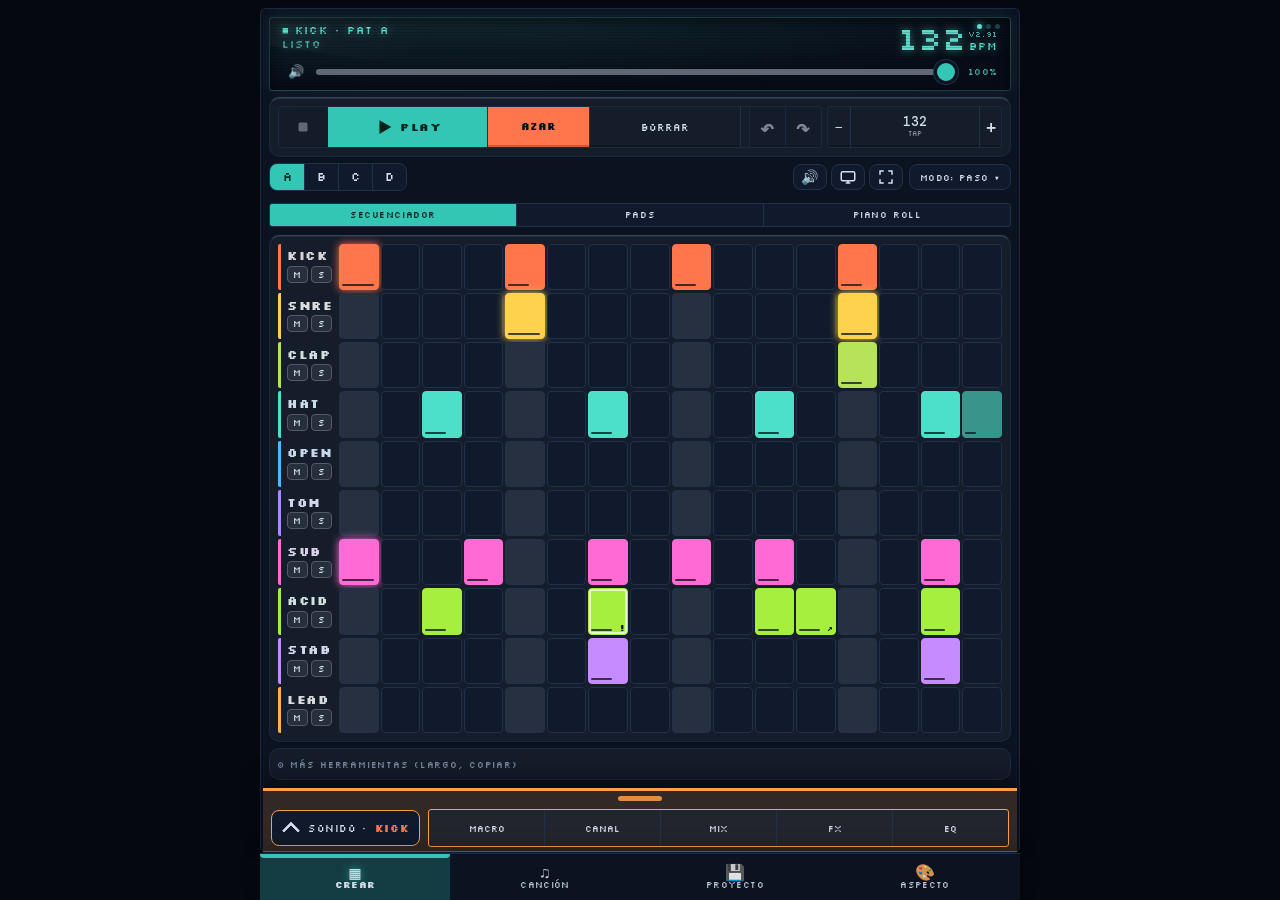
==== commit 19d6ad90: "v2.91: sidechain sobre reverb y delay y modo Fantasma Co-Authored-By: Claude Sonnet 5.5 <noreply@ant" ====
--- a/index.html
+++ b/index.html
@@ -1,4 +1,4 @@
-<!doctype html><html><head><meta charset=utf8><meta name=viewport content="width=device-width,initial-scale=1,viewport-fit=cover"><meta name="theme-color" content="#0b1220"><meta name="mobile-web-app-capable" content="yes"><meta name="apple-mobile-web-app-capable" content="yes"><meta name="apple-mobile-web-app-status-bar-style" content="black-translucent"><link rel="manifest" href="./manifest.webmanifest"><link rel="icon" href="./icon.svg" type="image/svg+xml"><link rel="stylesheet" href="./styles.css?v=2.90">
+<!doctype html><html><head><meta charset=utf8><meta name=viewport content="width=device-width,initial-scale=1,viewport-fit=cover"><meta name="theme-color" content="#0b1220"><meta name="mobile-web-app-capable" content="yes"><meta name="apple-mobile-web-app-capable" content="yes"><meta name="apple-mobile-web-app-status-bar-style" content="black-translucent"><link rel="manifest" href="./manifest.webmanifest"><link rel="icon" href="./icon.svg" type="image/svg+xml"><link rel="stylesheet" href="./styles.css?v=2.91">
 <title>Pulso Studio · Tu groovebox en el móvil</title>
 <meta name="description" content="Secuenciador de 16 pasos y pads para crear ritmos desde el móvil. Por Pulso Lab.">
 <meta property="og:type" content="website">
@@ -25,7 +25,7 @@
     <div class="head">
       <div class="lcd" id="lcd" data-v="info" role="button" tabindex="0" aria-label="Cambiar pantalla: info, onda o espectro">
         <div class="l1" id="l1">■ KICK · PAT A</div>
-        <div class="big"><span id="lb">132</span><small>BPM</small><span class="ver" aria-label="Versión v2.90">v2.90</span></div>
+        <div class="big"><span id="lb">132</span><small>BPM</small><span class="ver" aria-label="Versión v2.91">v2.91</span></div>
         <div class="l2" id="l2">LISTO</div><div class="lsteps" id="lsteps" aria-hidden="true"></div><canvas id="scope" aria-hidden="true"></canvas><span class="md" id="md"></span><span class="ldots" aria-hidden="true"><i></i><i></i><i></i></span>
         <div class="lvol" id="lvol"><button type="button" id="lmute" aria-label="Silenciar" aria-pressed="false">🔊</button><input id="lvr" type="range" min="0" max="100" step="1" value="100" aria-label="Volumen de escucha"><output id="lvo" for="lvr">100%</output></div>
       </div>
@@ -289,6 +289,6 @@
   
 </main>
 
-<script src="./app.js?v=2.90"></script>
+<script src="./app.js?v=2.91"></script>
 
 </body></html>
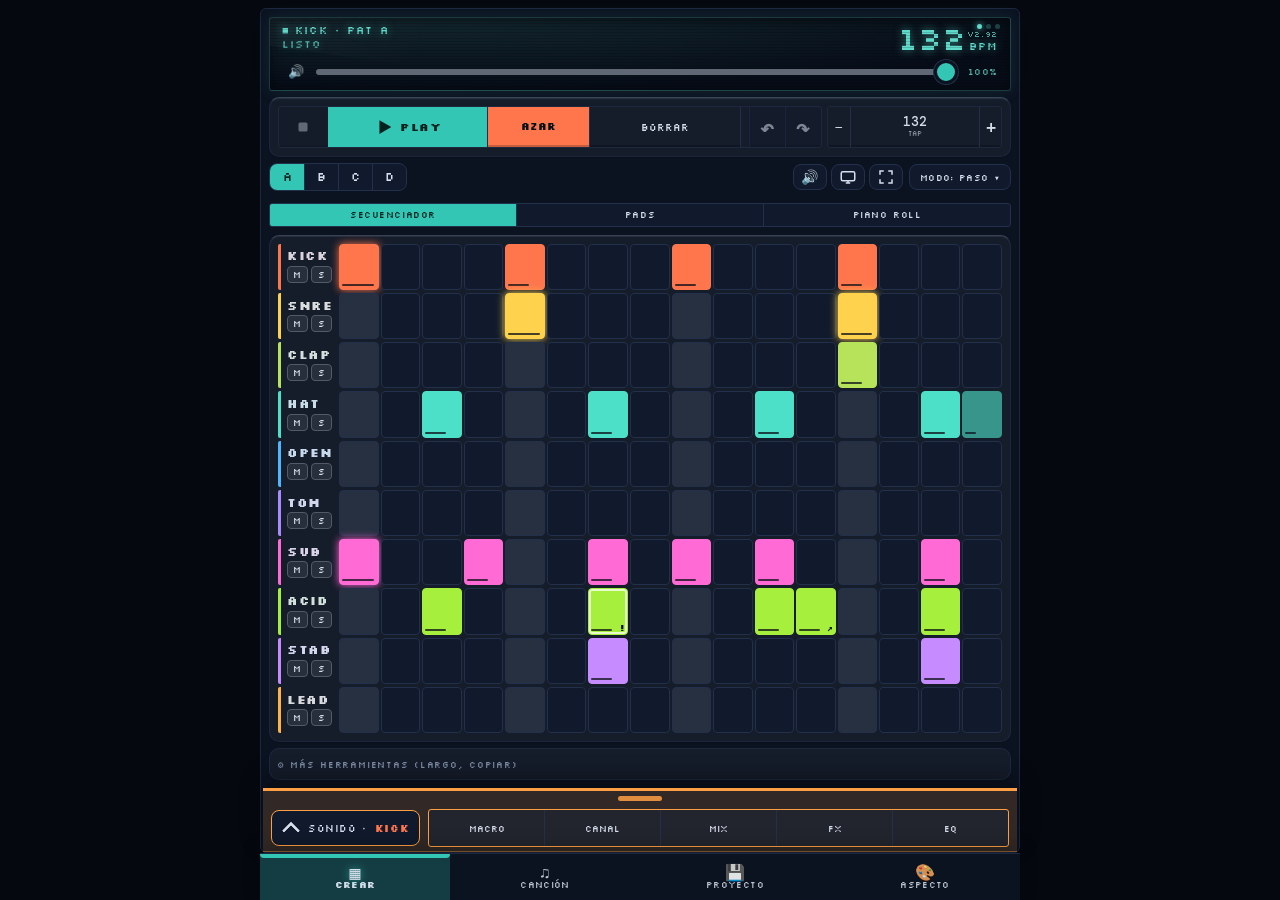
==== commit a7820131: "v2.92: LUFS y pico del WAV exportado y contador de filtros del EQ Co-Authored-By: Claude Sonnet 5.5 " ====
--- a/index.html
+++ b/index.html
@@ -1,4 +1,4 @@
-<!doctype html><html><head><meta charset=utf8><meta name=viewport content="width=device-width,initial-scale=1,viewport-fit=cover"><meta name="theme-color" content="#0b1220"><meta name="mobile-web-app-capable" content="yes"><meta name="apple-mobile-web-app-capable" content="yes"><meta name="apple-mobile-web-app-status-bar-style" content="black-translucent"><link rel="manifest" href="./manifest.webmanifest"><link rel="icon" href="./icon.svg" type="image/svg+xml"><link rel="stylesheet" href="./styles.css?v=2.91">
+<!doctype html><html><head><meta charset=utf8><meta name=viewport content="width=device-width,initial-scale=1,viewport-fit=cover"><meta name="theme-color" content="#0b1220"><meta name="mobile-web-app-capable" content="yes"><meta name="apple-mobile-web-app-capable" content="yes"><meta name="apple-mobile-web-app-status-bar-style" content="black-translucent"><link rel="manifest" href="./manifest.webmanifest"><link rel="icon" href="./icon.svg" type="image/svg+xml"><link rel="stylesheet" href="./styles.css?v=2.92">
 <title>Pulso Studio · Tu groovebox en el móvil</title>
 <meta name="description" content="Secuenciador de 16 pasos y pads para crear ritmos desde el móvil. Por Pulso Lab.">
 <meta property="og:type" content="website">
@@ -25,7 +25,7 @@
     <div class="head">
       <div class="lcd" id="lcd" data-v="info" role="button" tabindex="0" aria-label="Cambiar pantalla: info, onda o espectro">
         <div class="l1" id="l1">■ KICK · PAT A</div>
-        <div class="big"><span id="lb">132</span><small>BPM</small><span class="ver" aria-label="Versión v2.91">v2.91</span></div>
+        <div class="big"><span id="lb">132</span><small>BPM</small><span class="ver" aria-label="Versión v2.92">v2.92</span></div>
         <div class="l2" id="l2">LISTO</div><div class="lsteps" id="lsteps" aria-hidden="true"></div><canvas id="scope" aria-hidden="true"></canvas><span class="md" id="md"></span><span class="ldots" aria-hidden="true"><i></i><i></i><i></i></span>
         <div class="lvol" id="lvol"><button type="button" id="lmute" aria-label="Silenciar" aria-pressed="false">🔊</button><input id="lvr" type="range" min="0" max="100" step="1" value="100" aria-label="Volumen de escucha"><output id="lvo" for="lvr">100%</output></div>
       </div>
@@ -142,6 +142,7 @@
         <button class="fn" id="pwav">⬇ Exportar WAV (calidad máxima)</button>
         <button class="fn" id="prec">⏺ Grabar en tiempo real (.webm)</button>
         <p class="note">El WAV se calcula al instante, sin cortes, a la frecuencia de tu móvil (normalmente 48 kHz) y 16 bits.</p>
+        <p class="note" id="wavStat" aria-live="polite" hidden></p>
       </div>
     <details class="more2"><summary>⚙ Ayuda</summary>
   <p class="hint">Desliza el dedo por la pantalla para cambiar de patrón A–D. Toca la pantalla para ver la onda o el espectro. Toca un paso para encenderlo y mantenlo pulsado para cambiar su fuerza. Con ! ×2 ↔ ↗ le pones acento, redoble, nudge o slide (acid). PADS para tocar en directo, SONG para montar la canción. Con auriculares se nota el subgrave.</p>
@@ -260,6 +261,7 @@
       <section id="t-eq" class="tab" hidden>
       <div class="eqt" id="eqT" role="group" aria-label="Canal a ecualizar"></div>
       <button id="eqStyle" class="fn" type="button" aria-pressed="false">EQ BYPASS · NO</button>
+      <p class="note" id="eqCost" aria-live="polite"></p>
       <canvas id="eqc" aria-label="Curva de ecualización"></canvas>
       <div class="seg" id="eqP" role="group" aria-label="Ajustes rápidos">
         <button data-p="flat">Plano</button><button data-p="nosub">Sin sub</button><button data-p="nobass">Sin graves</button><button data-p="bass">+Graves</button><button data-p="mud">−Barro</button><button data-p="air">Brillo</button>
@@ -289,6 +291,6 @@
   
 </main>
 
-<script src="./app.js?v=2.91"></script>
+<script src="./app.js?v=2.92"></script>
 
 </body></html>
--- a/styles.css
+++ b/styles.css
@@ -1077,3 +1077,7 @@
 /* v2.89 version justo encima de las letras BPM */
 .lcd .big{position:relative}
 .lcd .big .ver{position:absolute;right:0;left:auto;top:auto;bottom:17px;font-size:8px;letter-spacing:.08em;line-height:1;white-space:nowrap;text-shadow:none}
+
+/* v2.92: aviso de coste del EQ (borde, para no depender del color del texto) */
+.note.eqcost{border-left:3px solid #ffb347;padding-left:8px}
+.note.eqcost.hi{border-left-color:#ff5a5a;font-weight:700}
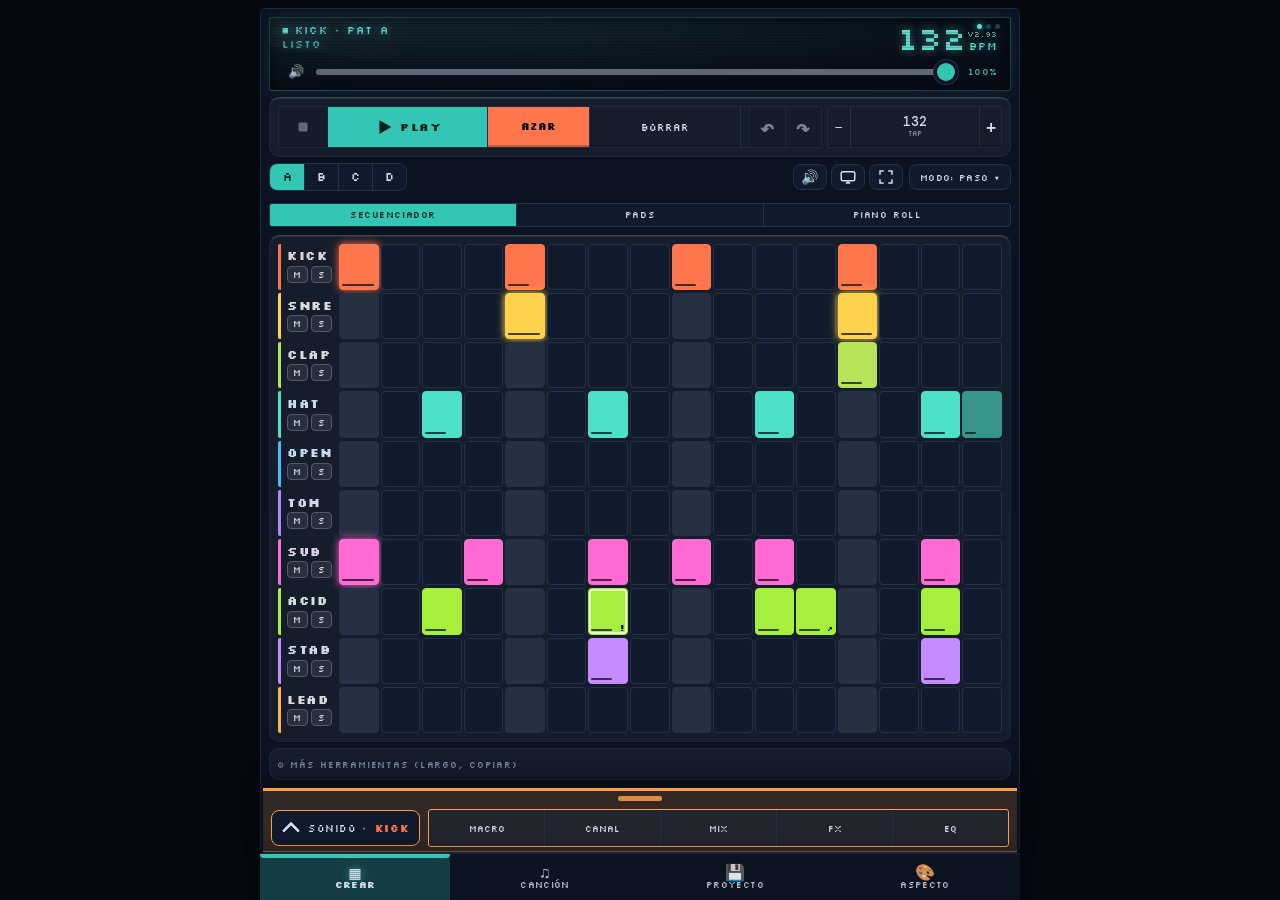
==== commit e1c72584: "v2.93: interruptor Comp. drive (el drive no sube el volumen) Co-Authored-By: Claude Sonnet 5.5 <nore" ====
--- a/index.html
+++ b/index.html
@@ -1,4 +1,4 @@
-<!doctype html><html><head><meta charset=utf8><meta name=viewport content="width=device-width,initial-scale=1,viewport-fit=cover"><meta name="theme-color" content="#0b1220"><meta name="mobile-web-app-capable" content="yes"><meta name="apple-mobile-web-app-capable" content="yes"><meta name="apple-mobile-web-app-status-bar-style" content="black-translucent"><link rel="manifest" href="./manifest.webmanifest"><link rel="icon" href="./icon.svg" type="image/svg+xml"><link rel="stylesheet" href="./styles.css?v=2.92">
+<!doctype html><html><head><meta charset=utf8><meta name=viewport content="width=device-width,initial-scale=1,viewport-fit=cover"><meta name="theme-color" content="#0b1220"><meta name="mobile-web-app-capable" content="yes"><meta name="apple-mobile-web-app-capable" content="yes"><meta name="apple-mobile-web-app-status-bar-style" content="black-translucent"><link rel="manifest" href="./manifest.webmanifest"><link rel="icon" href="./icon.svg" type="image/svg+xml"><link rel="stylesheet" href="./styles.css?v=2.93">
 <title>Pulso Studio · Tu groovebox en el móvil</title>
 <meta name="description" content="Secuenciador de 16 pasos y pads para crear ritmos desde el móvil. Por Pulso Lab.">
 <meta property="og:type" content="website">
@@ -25,7 +25,7 @@
     <div class="head">
       <div class="lcd" id="lcd" data-v="info" role="button" tabindex="0" aria-label="Cambiar pantalla: info, onda o espectro">
         <div class="l1" id="l1">■ KICK · PAT A</div>
-        <div class="big"><span id="lb">132</span><small>BPM</small><span class="ver" aria-label="Versión v2.92">v2.92</span></div>
+        <div class="big"><span id="lb">132</span><small>BPM</small><span class="ver" aria-label="Versión v2.93">v2.93</span></div>
         <div class="l2" id="l2">LISTO</div><div class="lsteps" id="lsteps" aria-hidden="true"></div><canvas id="scope" aria-hidden="true"></canvas><span class="md" id="md"></span><span class="ldots" aria-hidden="true"><i></i><i></i><i></i></span>
         <div class="lvol" id="lvol"><button type="button" id="lmute" aria-label="Silenciar" aria-pressed="false">🔊</button><input id="lvr" type="range" min="0" max="100" step="1" value="100" aria-label="Volumen de escucha"><output id="lvo" for="lvr">100%</output></div>
       </div>
@@ -291,6 +291,6 @@
   
 </main>
 
-<script src="./app.js?v=2.92"></script>
+<script src="./app.js?v=2.93"></script>
 
 </body></html>
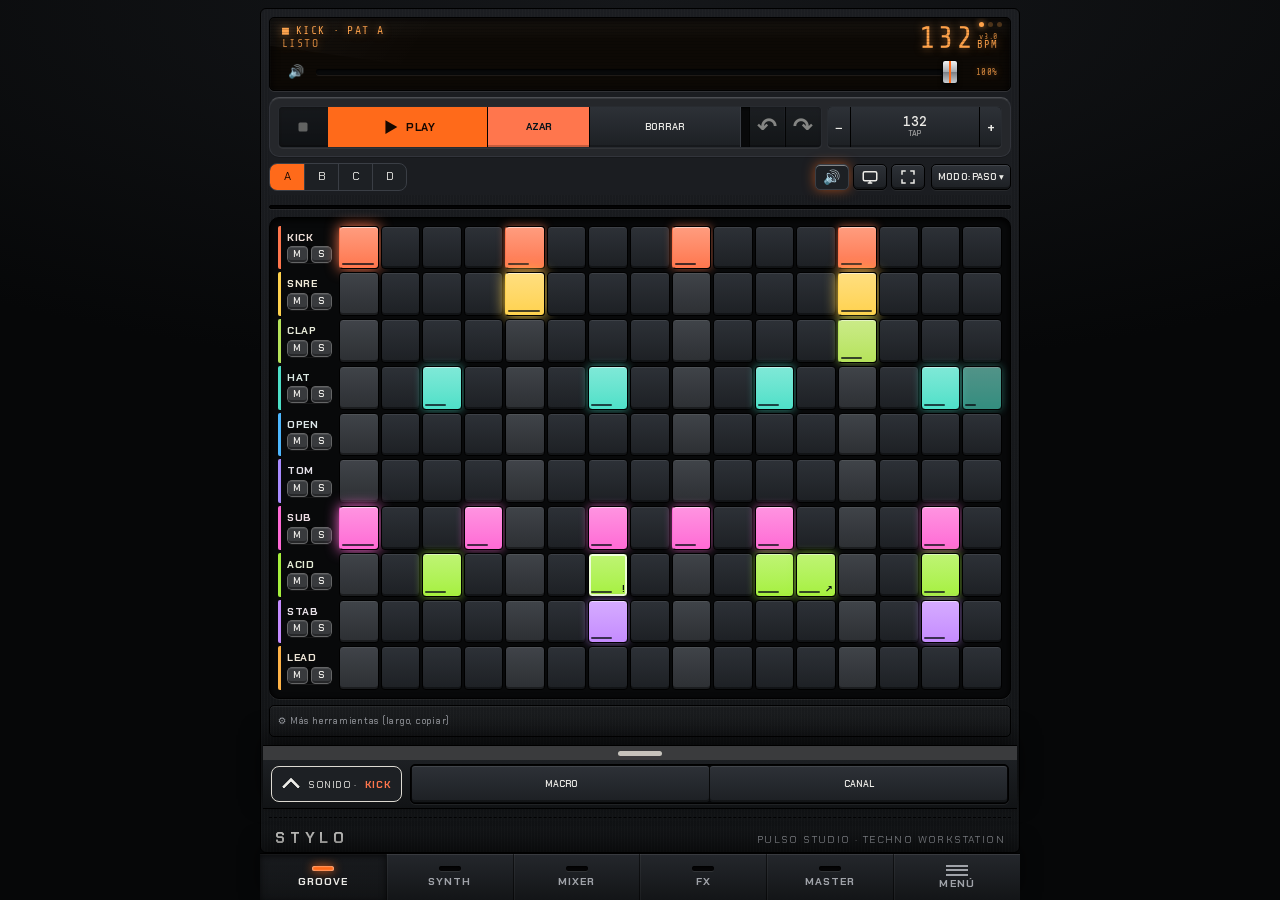
==== commit 3704cd55: "v3.0: rediseño STYLO de hardware y navegación por módulos - Aspecto de instrumento: chasis metálico," ====
--- a/index.html
+++ b/index.html
@@ -1,4 +1,4 @@
-<!doctype html><html><head><meta charset=utf8><meta name=viewport content="width=device-width,initial-scale=1,viewport-fit=cover"><meta name="theme-color" content="#0b1220"><meta name="mobile-web-app-capable" content="yes"><meta name="apple-mobile-web-app-capable" content="yes"><meta name="apple-mobile-web-app-status-bar-style" content="black-translucent"><link rel="manifest" href="./manifest.webmanifest"><link rel="icon" href="./icon.svg" type="image/svg+xml"><link rel="stylesheet" href="./styles.css?v=2.93">
+<!doctype html><html><head><meta charset=utf8><meta name=viewport content="width=device-width,initial-scale=1,viewport-fit=cover"><meta name="theme-color" content="#0c0d0f"><meta name="mobile-web-app-capable" content="yes"><meta name="apple-mobile-web-app-capable" content="yes"><meta name="apple-mobile-web-app-status-bar-style" content="black-translucent"><link rel="manifest" href="./manifest.webmanifest"><link rel="icon" href="./icon.svg" type="image/svg+xml"><link rel="stylesheet" href="./styles.css?v=3.0">
 <title>Pulso Studio · Tu groovebox en el móvil</title>
 <meta name="description" content="Secuenciador de 16 pasos y pads para crear ritmos desde el móvil. Por Pulso Lab.">
 <meta property="og:type" content="website">
@@ -16,7 +16,7 @@
 <meta name="twitter:title" content="Pulso Studio · Tu groovebox en el móvil">
 <meta name="twitter:image" content="https://djsergiostylo.github.io/Pulso-Studio-lab/preview.png">
 </head><body>
-<link rel="stylesheet" href="https://fonts.googleapis.com/css2?family=DM+Mono:wght@400;500&family=Silkscreen:wght@400;700&display=swap">
+<link rel="stylesheet" href="https://fonts.googleapis.com/css2?family=Chakra+Petch:wght@500;600;700&family=DM+Mono:wght@400;500&family=Share+Tech+Mono&display=swap">
 
 
 <main class="wrap">
@@ -25,7 +25,7 @@
     <div class="head">
       <div class="lcd" id="lcd" data-v="info" role="button" tabindex="0" aria-label="Cambiar pantalla: info, onda o espectro">
         <div class="l1" id="l1">■ KICK · PAT A</div>
-        <div class="big"><span id="lb">132</span><small>BPM</small><span class="ver" aria-label="Versión v2.93">v2.93</span></div>
+        <div class="big"><span id="lb">132</span><small>BPM</small><span class="ver" aria-label="Versión v3.0">v3.0</span></div>
         <div class="l2" id="l2">LISTO</div><div class="lsteps" id="lsteps" aria-hidden="true"></div><canvas id="scope" aria-hidden="true"></canvas><span class="md" id="md"></span><span class="ldots" aria-hidden="true"><i></i><i></i><i></i></span>
         <div class="lvol" id="lvol"><button type="button" id="lmute" aria-label="Silenciar" aria-pressed="false">🔊</button><input id="lvr" type="range" min="0" max="100" step="1" value="100" aria-label="Volumen de escucha"><output id="lvo" for="lvr">100%</output></div>
       </div>
@@ -47,17 +47,15 @@
       <div class="prow"><div class="pchips" id="pchips" role="group" aria-label="Patrón"></div><div class="prv" role="group" aria-label="Vista"><button class="prb" id="aud" aria-pressed="true" aria-label="Sonar al pulsar" title="Sonar al pulsar">🔊</button><button class="prb" id="stage" aria-pressed="false" aria-label="Modo escenario" title="Modo escenario"><svg viewBox="0 0 24 24" width="18" height="18" aria-hidden="true"><rect x="3" y="5" width="18" height="12" rx="2" fill="none" stroke="currentColor" stroke-width="2"/><path d="M9 20h6M12 17v3" stroke="currentColor" stroke-width="2" fill="none"/></svg></button><button class="prb" id="fs" aria-pressed="false" aria-label="Pantalla completa" title="Pantalla completa"><svg viewBox="0 0 24 24" width="18" height="18" aria-hidden="true"><path d="M4 9V4h5M20 9V4h-5M4 15v5h5M20 15v5h-5" stroke="currentColor" stroke-width="2" fill="none"/></svg></button></div><button class="modeb" id="modeB" aria-expanded="false">Modo: Paso ▾</button></div>
     </div>
 
-    <nav class="tabs" id="tabs" role="tablist" aria-label="Secciones principales">
-      <button type="button" role="tab" id="tab-crear" data-g="crear" aria-selected="true" aria-controls="t-seq" tabindex="0"><i>▦</i><span>Crear</span></button>
-      <button type="button" role="tab" id="tab-song" data-g="song" aria-selected="false" aria-controls="t-song" tabindex="-1"><i>♫</i><span>Canción</span></button>
-      <button type="button" role="tab" id="tab-file" data-g="file" aria-selected="false" aria-controls="t-file" aria-label="Proyecto: guardar, importar y exportar" tabindex="-1"><i>💾</i><span>Proyecto</span></button>
-      <button type="button" role="tab" id="tab-look" data-g="look" aria-selected="false" aria-controls="t-look" aria-label="Aspecto: carátula, estilo y pantalla" tabindex="-1"><i>🎨</i><span>Aspecto</span></button>
+    <nav class="tabs" id="tabs" role="tablist" aria-label="Módulos">
+      <button type="button" role="tab" id="tab-groove" data-g="groove" aria-selected="true" aria-controls="t-seq" tabindex="0"><i aria-hidden="true"></i><span>Groove</span></button>
+      <button type="button" role="tab" id="tab-synth" data-g="synth" aria-selected="false" aria-controls="t-roll" tabindex="-1"><i aria-hidden="true"></i><span>Synth</span></button>
+      <button type="button" role="tab" id="tab-mixer" data-g="mixer" aria-selected="false" aria-controls="t-mix" tabindex="-1"><i aria-hidden="true"></i><span>Mixer</span></button>
+      <button type="button" role="tab" id="tab-fx" data-g="fx" aria-selected="false" aria-controls="t-fx" tabindex="-1"><i aria-hidden="true"></i><span>FX</span></button>
+      <button type="button" role="tab" id="tab-master" data-g="master" aria-selected="false" aria-controls="t-mst" tabindex="-1"><i aria-hidden="true"></i><span>Master</span></button>
+      <button type="button" role="tab" id="tab-menu" data-g="menu" aria-selected="false" aria-controls="t-song" aria-label="Menú: canción, proyecto y aspecto" tabindex="-1"><i aria-hidden="true"></i><span>Menú</span></button>
     </nav>
-    <div class="seg subtabs" id="subs">
-      <button data-t="seq" aria-pressed="true">Secuenciador</button>
-      <button data-t="pads" aria-pressed="false">Pads</button>
-      <button data-t="roll" aria-pressed="false">Piano roll</button>
-    </div>
+    <div class="seg subtabs" id="subs"></div>
     
 
     <section id="t-seq" class="tab">
@@ -136,14 +134,6 @@
         <textarea id="shT" rows="2" placeholder="Pega aquí un código PS1:… y pulsa Importar código" spellcheck="false" autocomplete="off"></textarea>
         <p class="note" id="dlnote">El .json sirve de copia o para pasar tus ritmos a otro móvil. Código o enlace: mándalo por WhatsApp; quien lo abra o pegue tendrá tu beat (sin samples propios). Importar usa lo pegado en el cuadro.</p>
       </div>
-      <div class="card" id="reccard">
-        <h3>Exportar audio</h3>
-        <div class="seg" id="recN" role="group" aria-label="Vueltas a grabar"><button data-n="1">1 vuelta</button><button data-n="2">2</button><button data-n="4">4</button><button data-n="8">8</button></div>
-        <button class="fn" id="pwav">⬇ Exportar WAV (calidad máxima)</button>
-        <button class="fn" id="prec">⏺ Grabar en tiempo real (.webm)</button>
-        <p class="note">El WAV se calcula al instante, sin cortes, a la frecuencia de tu móvil (normalmente 48 kHz) y 16 bits.</p>
-        <p class="note" id="wavStat" aria-live="polite" hidden></p>
-      </div>
     <details class="more2"><summary>⚙ Ayuda</summary>
   <p class="hint">Desliza el dedo por la pantalla para cambiar de patrón A–D. Toca la pantalla para ver la onda o el espectro. Toca un paso para encenderlo y mantenlo pulsado para cambiar su fuerza. Con ! ×2 ↔ ↗ le pones acento, redoble, nudge o slide (acid). PADS para tocar en directo, SONG para montar la canción. Con auriculares se nota el subgrave.</p>
   </details>
@@ -153,8 +143,7 @@
       <div class="card" id="skinCard">
         <h3>Aspecto</h3>
         <div class="skins"><span>Carátula (colores)</span><div id="skins" role="group" aria-label="Carátula"></div></div>
-        <div class="skins"><span>Estilo</span><div id="styles" role="group" aria-label="Estilo"><button class="sk" data-st="hw">Hardware</button><button class="sk" data-st="abl">Ableton</button></div></div>
-        <p class="note">Carátula cambia los colores de todo el aparato. Estilo: Hardware lleva tornillos y serigrafía, Ableton es más limpio.</p>
+        <p class="note">La carátula cambia el color de las luces y del chasis de todo el aparato.</p>
       </div>
       <div class="card" id="viewCard">
         <h3>Pantalla y audio</h3>
@@ -170,6 +159,65 @@
       </div>
     </section>
 
+<section id="t-mix" class="tab" hidden>
+      <div class="mix" id="mix"></div>
+      <p class="note">Arrastra el fader y el pan; al lado tienes la escala en dB. Doble toque los reinicia. Toca el nombre para abrir el canal. El master y el limitador están en el módulo Master.</p>
+    </section>
+
+    <section id="t-fx" class="tab" hidden>
+      <div class="msbar" id="msBar" aria-label="Master rápido"></div>
+      <div class="fxnav" id="fxNav" role="group" aria-label="Ir a efecto"></div>
+      <div class="fxl" id="fxList"></div>
+      <p class="note">Doble toque en un control lo devuelve a su valor inicial. Reverb y Delay son envíos (súbelos por canal en Groove → Sonido → Canal); el resto actúa sobre toda la mezcla.</p>
+    </section>
+
+    <section id="t-eq" class="tab" hidden>
+      <div class="eqt" id="eqT" role="group" aria-label="Canal a ecualizar"></div>
+      <button id="eqStyle" class="fn" type="button" aria-pressed="false">EQ BYPASS · NO</button>
+      <p class="note" id="eqCost" aria-live="polite"></p>
+      <canvas id="eqc" aria-label="Curva de ecualización"></canvas>
+      <div class="seg" id="eqP" role="group" aria-label="Ajustes rápidos">
+        <button data-p="flat">Plano</button><button data-p="nosub">Sin sub</button><button data-p="nobass">Sin graves</button><button data-p="bass">+Graves</button><button data-p="mud">−Barro</button><button data-p="air">Brillo</button>
+      </div>
+      <div class="card">
+        <div class="hd2"><h3>Banda <span id="eqBn"></span></h3><span class="eqact"><button id="eqOn" class="eqm" aria-pressed="true">ON</button><button id="eqDel" class="eqm" aria-label="Borrar banda">🗑</button></span></div>
+        <div class="eqb" id="eqB" role="group" aria-label="Bandas de EQ"></div>
+        <div id="eqCtl">
+          <div class="seg" id="eqTy" role="group" aria-label="Tipo de banda"></div>
+          <div class="seg" id="eqSl" role="group" aria-label="Pendiente del corte" hidden></div>
+          <div class="eqk">
+            <div class="k"><label for="eq_f">Frecuencia <output id="eo_f"></output></label><input id="eq_f" type="range" min="0" max="1000" step="1"></div>
+            <div class="k" id="kg"><label for="eq_g">Ganancia <output id="eo_g"></output></label><input id="eq_g" type="range" min="-24" max="24" step="0.5"></div>
+            <div class="k" id="kq"><label for="eq_q">Q (ancho) <output id="eo_q"></output></label><input id="eq_q" type="range" min="0" max="100" step="1"></div>
+          </div>
+        </div>
+      </div>
+      <p class="note">Hasta 8 bandas por canal, como Pro-Q: doble toque en la curva crea una banda; arrastra el punto para frecuencia y ganancia (10 Hz–24 kHz). Tipos: campana, shelf, notch y cortes de graves/agudos hasta 96 dB/oct ("Sin graves" quita todo lo de abajo). La sombra es el espectro en vivo.</p>
+    </section>
+
+    <section id="t-mst" class="tab" hidden>
+      <div class="card vucard" id="vuCard" aria-label="Medidores de salida">
+        <div class="hd2"><h3>Salida · medidores</h3><span class="smpn">dBFS</span></div>
+        <div class="vu"><span>PICO</span><div class="vub"><i id="vuPk"></i><u id="vuHold"></u></div><output id="vuPkO">-∞</output></div>
+        <div class="vu"><span>RMS</span><div class="vub"><i id="vuRms"></i></div><output id="vuRmsO">-∞</output></div>
+        <div class="vusc" aria-hidden="true"><span style="left:0">-48</span><span style="left:25%">-36</span><span style="left:50%">-24</span><span style="left:75%">-12</span><span style="left:87.5%">-6</span><span style="left:100%">0</span></div>
+      </div>
+      <div class="mcm" id="mixMst" aria-label="Master"></div>
+      <div class="mstfx" id="mixMstFx" aria-label="Ajustes del master"></div>
+      <div class="msbar mixlim" id="mixLim" aria-label="Limitador del master"></div>
+      <button class="fn" id="mstEq" type="button">Abrir el EQ del master</button>
+      <div class="card" id="reccard">
+        <h3>Exportar audio</h3>
+        <div class="seg" id="recN" role="group" aria-label="Vueltas a grabar"><button data-n="1">1 vuelta</button><button data-n="2">2</button><button data-n="4">4</button><button data-n="8">8</button></div>
+        <div class="seg" id="wavBit" role="group" aria-label="Resolución del WAV"><button data-b="16">16 bits</button><button data-b="24">24 bits</button></div>
+        <button class="fn" id="pwav">⬇ Exportar WAV (calidad máxima)</button>
+        <button class="fn" id="prec">⏺ Grabar en tiempo real (.webm)</button>
+        <p class="note">El WAV se calcula al instante, sin cortes, a la frecuencia de tu móvil (normalmente 48 kHz), en 16 o 24 bits.</p>
+        <p class="note" id="wavStat" aria-live="polite" hidden></p>
+      </div>
+      <p class="note">Cadena del master: filtros → drive → EQ → compresor → ancho → limitador con techo. PICO y RMS miden la salida real. Si PICO se pone rojo, baja la Entrada del limitador o el volumen.</p>
+    </section>
+
 <div class="sheet" id="sheet" hidden>
       <div class="seg emode" id="emode" role="group" aria-label="Qué hace tocar un paso"><button data-m="step" aria-pressed="true">Paso</button><button data-m="acc" aria-pressed="false">Acento</button><button data-m="rt" aria-pressed="false">Redoble</button><button data-m="nd" aria-pressed="false">Nudge</button><button data-m="sl" aria-pressed="false">Slide</button><button data-m="prob" aria-pressed="false">Prob.</button><button data-m="euc" aria-pressed="false">Euclíd.</button></div>
       <div class="modex" id="modeX" hidden>
@@ -177,11 +225,11 @@
         <div class="seg" id="euc" hidden><button class="ek" data-e="-1" aria-label="Menos golpes">−</button><button class="val" id="eucv">◎ Euclid 4</button><button class="ek" data-e="1" aria-label="Más golpes">+</button><button class="ek" data-e="r" aria-label="Rotar">↻</button></div>
       </div>
     </div>
-    <section id="soundDock" class="sdock" aria-label="Sonido del canal, mezcla, efectos y ecualizador" hidden>
+    <section id="soundDock" class="sdock" aria-label="Sonido del canal y macros" hidden>
       <div class="sdgrip" id="sdGrip" role="separator" aria-orientation="horizontal" aria-label="Arrastra para cambiar la altura del panel Sonido" tabindex="0"><i></i></div>
       <div class="sdh">
         <button type="button" id="sndTog" aria-expanded="false" aria-controls="sndBody"><span class="chev">▴</span> Sonido · <b id="sndCh">KICK</b></button>
-        <div class="seg" id="sndTabs" role="group" aria-label="Qué editar"><button data-t="macro" aria-pressed="false">Macro</button><button data-t="canal" aria-pressed="true">Canal</button><button data-t="mix" aria-pressed="false">Mix</button><button data-t="fx" aria-pressed="false">FX</button><button data-t="eq" aria-pressed="false">EQ</button></div>
+        <div class="seg" id="sndTabs" role="group" aria-label="Qué editar"><button data-t="macro" aria-pressed="false">Macro</button><button data-t="canal" aria-pressed="true">Canal</button></div>
       </div>
       <div class="sdb" id="sndBody" hidden>
       <section id="t-macro" class="tab" hidden>
@@ -241,56 +289,23 @@
       </div>
     </section>
     
-      <section id="t-mix" class="tab" hidden>
-      <div class="msbar mixlim" id="mixLim" aria-label="Limitador del master"></div>
-      <div class="mcm" id="mixMst" aria-label="Master"></div>
-      <div class="mstfx" id="mixMstFx" hidden aria-label="Ajustes del master"></div>
-      <div class="mix" id="mix"></div>
-      <p class="note">Arrastra el fader y el pan; al lado tienes la escala en dB. Doble toque los reinicia. Toca el nombre para abrir el canal. Si el pico del MST se pone naranja o rojo, baja el Limitador.</p>
-    </section>
-
-    
-      <section id="t-fx" class="tab" hidden>
-      <div class="msbar" id="msBar" aria-label="Master rápido"></div>
-      <div class="fxnav" id="fxNav" role="group" aria-label="Ir a efecto"></div>
-      <div class="fxl" id="fxList"></div>
-      <p class="note">Doble toque en un control lo devuelve a su valor inicial. Reverb y Delay son envíos (súbelos por canal en Canal); el resto actúa sobre toda la mezcla.</p>
-    </section>
-
-    
-      <section id="t-eq" class="tab" hidden>
-      <div class="eqt" id="eqT" role="group" aria-label="Canal a ecualizar"></div>
-      <button id="eqStyle" class="fn" type="button" aria-pressed="false">EQ BYPASS · NO</button>
-      <p class="note" id="eqCost" aria-live="polite"></p>
-      <canvas id="eqc" aria-label="Curva de ecualización"></canvas>
-      <div class="seg" id="eqP" role="group" aria-label="Ajustes rápidos">
-        <button data-p="flat">Plano</button><button data-p="nosub">Sin sub</button><button data-p="nobass">Sin graves</button><button data-p="bass">+Graves</button><button data-p="mud">−Barro</button><button data-p="air">Brillo</button>
-      </div>
-      <div class="card">
-        <div class="hd2"><h3>Banda <span id="eqBn"></span></h3><span class="eqact"><button id="eqOn" class="eqm" aria-pressed="true">ON</button><button id="eqDel" class="eqm" aria-label="Borrar banda">🗑</button></span></div>
-        <div class="eqb" id="eqB" role="group" aria-label="Bandas de EQ"></div>
-        <div id="eqCtl">
-          <div class="seg" id="eqTy" role="group" aria-label="Tipo de banda"></div>
-          <div class="seg" id="eqSl" role="group" aria-label="Pendiente del corte" hidden></div>
-          <div class="eqk">
-            <div class="k"><label for="eq_f">Frecuencia <output id="eo_f"></output></label><input id="eq_f" type="range" min="0" max="1000" step="1"></div>
-            <div class="k" id="kg"><label for="eq_g">Ganancia <output id="eo_g"></output></label><input id="eq_g" type="range" min="-24" max="24" step="0.5"></div>
-            <div class="k" id="kq"><label for="eq_q">Q (ancho) <output id="eo_q"></output></label><input id="eq_q" type="range" min="0" max="100" step="1"></div>
-          </div>
-        </div>
-      </div>
-      <p class="note">Hasta 8 bandas por canal, como Pro-Q: doble toque en la curva crea una banda; arrastra el punto para frecuencia y ganancia (10 Hz–24 kHz). Tipos: campana, shelf, notch y cortes de graves/agudos hasta 96 dB/oct ("Sin graves" quita todo lo de abajo). La sombra es el espectro en vivo.</p>
-    </section>
-
-    
-      </div>
-    </section>
-    <div class="brand foot"><b>Pulso Studio</b><em>Pulso Lab · groovebox</em></div>
+      
+
+    
+      
+
+    
+      
+
+    
+      </div>
+    </section>
+    <div class="brand foot"><b>STYLO</b><em>Pulso Studio · techno workstation</em></div>
   </section>
 
   
 </main>
 
-<script src="./app.js?v=2.93"></script>
+<script src="./app.js?v=3.0"></script>
 
 </body></html>
--- a/styles.css
+++ b/styles.css
@@ -1,4 +1,4 @@
-:root{color-scheme:light;box-sizing:border-box;padding-top:env(safe-area-inset-top,0px);padding-bottom:env(safe-area-inset-bottom,0px)}html{scroll-padding-top:env(safe-area-inset-top,0px)}body{margin:0;padding:0;font:14.7px -apple-system,BlinkMacSystemFont,sans-serif;background:#fff;color:#000}img{max-width:100%}[hidden]:not([hidden=until-found i]){display:none!important}
+:root{color-scheme:dark;box-sizing:border-box;padding-top:env(safe-area-inset-top,0px);padding-bottom:env(safe-area-inset-bottom,0px)}html{scroll-padding-top:env(safe-area-inset-top,0px)}body{margin:0;padding:0;font:14.7px -apple-system,BlinkMacSystemFont,sans-serif;background:#fff;color:#000}img{max-width:100%}[hidden]:not([hidden=until-found i]){display:none!important}
 /* ===== v1.2 layout compacto "Directo" ===== */
 .device{padding:10px;gap:8px}.lcd{min-height:58px;padding:7px 12px}.lcd .big{font-size:33.6px}.lcd canvas{height:44px}
 .tabs>button{min-height:32px}.subtabs>button{min-height:28px}.brand.foot{display:none}
@@ -31,20 +31,11 @@
 
 /* Layout: sticky transport + four task tabs; Mix, FX, EQ and channel share one grouped workspace */
 :root{
-  --lp:45%;--lt:#000;--page:#dfe3e6;--pfg:#3a444b;--dev:#f4f5f3;--edge:#c3cacf;--lcd:#c5d8b8;--lcdfg:#1f2a1a;
-  --key:#e2e6e8;--keyedge:#b4bcc2;--on:#ff5a1f;--onfg:#fff;--fg:#1d2226;--mute:#56626a;--led:#ff5a1f;--track:#c9d0d4;
-  --disp:'Silkscreen','Courier New',monospace;--mono:'DM Mono',ui-monospace,Menlo,monospace;
-  color-scheme:light;
+  --lp:82%;--lt:var(--fg);--page:#060708;--pfg:#a4a7ad;--dev:#1b1d21;--dev2:#111315;--edge:#000;--lcd:#0d0905;--lcdfg:#ffa24a;
+  --key:#1d2024;--key2:#2d3137;--keyedge:#3a3e45;--slot:#08090a;--on:#ff6a1a;--onfg:#160700;--fg:#ecebe7;--mute:#a0a3a9;--led:#ff6a1a;--track:#08090a;
+  --disp:'Chakra Petch','Arial Narrow',system-ui,sans-serif;--mono:'DM Mono',ui-monospace,Menlo,monospace;--lcdf:'Share Tech Mono','DM Mono',ui-monospace,monospace;
+  color-scheme:dark;
 }
-@media (prefers-color-scheme:dark){:root:not([data-skin]){
-  --lp:82%;--lt:var(--fg);--page:#090b0d;--pfg:#9aa5ad;--dev:#16191d;--edge:#2a3037;--lcd:#0b1a1d;--lcdfg:#43e3f2;
-  --key:#23282e;--keyedge:#343b43;--on:#22d3ee;--onfg:#04181b;--fg:#e7ecef;--mute:#8a949c;--led:#22d3ee;--track:#2f363d;color-scheme:dark}}
-:root[data-skin="dark"]{--lp:82%;--lt:var(--fg);--page:#090b0d;--pfg:#9aa5ad;--dev:#16191d;--edge:#2a3037;--lcd:#0b1a1d;--lcdfg:#43e3f2;--key:#23282e;--keyedge:#343b43;--on:#22d3ee;--onfg:#04181b;--fg:#e7ecef;--mute:#8a949c;--led:#22d3ee;--track:#2f363d;color-scheme:dark}
-:root[data-skin="light"]{--lp:45%;--lt:#000;--page:#dfe3e6;--pfg:#3a444b;--dev:#f4f5f3;--edge:#c3cacf;--lcd:#c5d8b8;--lcdfg:#1f2a1a;--key:#e2e6e8;--keyedge:#b4bcc2;--on:#ff5a1f;--onfg:#fff;--fg:#1d2226;--mute:#56626a;--led:#ff5a1f;--track:#c9d0d4;color-scheme:light}
-:root[data-skin="orange"]{--lp:0%;--lt:var(--fg);--page:#1b1b1d;--pfg:#b9b9bd;--dev:#ff6a13;--edge:#d9540a;--lcd:#cbd8b2;--lcdfg:#25301a;--key:#f1ece0;--keyedge:#b8480a;--on:#1f1f22;--onfg:#fff;--fg:#1a0d04;--mute:#5e2607;--led:#141416;--track:#b8480a;color-scheme:light}
-:root[data-skin="sub"]{--lp:82%;--lt:var(--fg);--page:#07030d;--pfg:#b9a6d6;--dev:#170a26;--edge:#2c1649;--lcd:#0f0620;--lcdfg:#c58bff;--key:#26133d;--keyedge:#3a2160;--on:#b26bff;--onfg:#12061f;--fg:#efe6ff;--mute:#9a84bd;--led:#ff4fd8;--track:#3a2160;color-scheme:dark}
-:root[data-skin="green"]{--lp:82%;--lt:var(--fg);--page:#030a06;--pfg:#9cc9ac;--dev:#0c1811;--edge:#1c3426;--lcd:#07120b;--lcdfg:#46ff9c;--key:#15281c;--keyedge:#214030;--on:#46ff9c;--onfg:#04140a;--fg:#dcf8e7;--mute:#7ba58b;--led:#46ff9c;--track:#214030;color-scheme:dark}
-:root[data-skin="neon"]{--lp:82%;--lt:var(--fg);--page:#05080f;--pfg:#93a1b8;--dev:#0b1220;--edge:#1c2740;--lcd:#070d18;--lcdfg:#3ee6d0;--key:#101a2c;--keyedge:#22304b;--on:#3ee6d0;--onfg:#03211d;--fg:#e6edf7;--mute:#8090a8;--led:#3ee6d0;--track:#22304b;color-scheme:dark}
 
 *{box-sizing:border-box}
 body{background:var(--page);color:var(--pfg);font-family:var(--mono);padding-inline:16px;padding-block:16px 28px;-webkit-tap-highlight-color:transparent}
@@ -167,24 +158,18 @@
 .step.on[data-v="3"]{box-shadow:0 3px 0 var(--keyedge),0 0 10px var(--on)}
 .step.on.ph{box-shadow:inset 0 0 0 2px var(--led),0 0 16px var(--on)}
 .chip .nm{box-shadow:0 2px 0 var(--keyedge)}
-/* style: hardware */
-:root[data-style="hw"] .device::before{--scr:radial-gradient(circle,var(--mute) 0 2px,transparent 2.6px);content:"";position:absolute;inset:5px;pointer-events:none;
-  background:var(--scr) left top/7px 7px no-repeat,var(--scr) right top/7px 7px no-repeat,var(--scr) left bottom/7px 7px no-repeat,var(--scr) right bottom/7px 7px no-repeat}
-:root[data-style="hw"] :is(.fn,.seg,.step,.chip .nm,.nm2){background-image:linear-gradient(180deg,rgba(255,255,255,.13),rgba(0,0,0,.07))}
-:root[data-style="hw"] .lcd{outline:3px solid var(--keyedge)}
-:root[data-style="hw"] .brand{border-bottom:1px dashed var(--edge);padding-bottom:8px}
 /* style: ableton */
-:root[data-style="abl"] .device{border-radius:6px;box-shadow:none}
-:root[data-style="abl"] :is(.step,.fn,.seg,.chip .nm,.nm2,.lcd,.card,select,.fad,.pn,.tg,.sk){border-radius:3px}
-:root[data-style="abl"] :is(.step,.fn){box-shadow:none}
-:root[data-style="abl"] .step:active{transform:none}
-:root[data-style="abl"] .step.on{background:var(--ch);border-color:var(--ch);color:#111}
-:root[data-style="abl"] .step.on[data-v="3"]{box-shadow:none}
-:root[data-style="abl"] .step.ph{box-shadow:inset 0 0 0 2px var(--led)}
-:root[data-style="abl"] .step.on.ph{box-shadow:inset 0 0 0 2px var(--fg)}
-:root[data-style="abl"] .chip .nm{border-bottom:3px solid var(--c);box-shadow:none}
-:root[data-style="abl"] .chip .nm[aria-pressed="true"]{background:var(--c);border-color:var(--c);color:#111}
-:root[data-style="abl"] .cap{background:var(--c)}
+:root .device{border-radius:6px;box-shadow:none}
+:root :is(.step,.fn,.seg,.chip .nm,.nm2,.lcd,.card,select,.fad,.pn,.tg,.sk){border-radius:3px}
+:root :is(.step,.fn){box-shadow:none}
+:root .step:active{transform:none}
+:root .step.on{background:var(--ch);border-color:var(--ch);color:#111}
+:root .step.on[data-v="3"]{box-shadow:none}
+:root .step.ph{box-shadow:inset 0 0 0 2px var(--led)}
+:root .step.on.ph{box-shadow:inset 0 0 0 2px var(--fg)}
+:root .chip .nm{border-bottom:3px solid var(--c);box-shadow:none}
+:root .chip .nm[aria-pressed="true"]{background:var(--c);border-color:var(--c);color:#111}
+:root .cap{background:var(--c)}
 /* stage mode */
 :root[data-stage] :is(.brand,.hint,#tabs,#subs,.strip,.pbar>.seg,.emode,.tools){display:none}
 [hidden]{display:none!important}
@@ -294,7 +279,7 @@
 .fxc input[type=range]::-webkit-slider-thumb{background:var(--c)}
 .fxc input[type=range]::-moz-range-thumb{background:var(--c)}
 .fxc .k label output{color:var(--fg)}
-:root[data-style="abl"] :is(.fxc,.fxg,.fxnav button){border-radius:3px}
+:root :is(.fxc,.fxg,.fxnav button){border-radius:3px}
 .msbar{--c:#9fb0c8;border:1px solid var(--keyedge);border-left:4px solid var(--c);border-radius:10px;padding:6px 8px 8px;display:grid;grid-template-columns:auto 1fr 1fr 1fr;gap:2px 10px;align-items:end;background:var(--dev);position:relative}
 .msbar .mt{grid-row:1/3;font-family:var(--disp);font-size:9.45px;letter-spacing:.1em;color:var(--fg);align-self:center;display:flex;flex-direction:column;align-items:center;gap:2px}
 .msbar .mt b{font-size:14.7px;font-weight:400}
@@ -305,7 +290,7 @@
 .msbar .lvl{position:absolute;left:4px;right:6px;bottom:2px;height:3px;border-radius:2px;background:color-mix(in srgb,var(--fg) 15%,transparent);overflow:hidden}
 .msbar .lvl i{position:absolute;inset:0;background:var(--c);transform:scaleX(0);transform-origin:left;will-change:transform}
 .msbar .lvl i.hot{background:#e5484d}
-:root[data-style="abl"] .msbar{border-radius:3px}
+:root .msbar{border-radius:3px}
 .msbar[hidden]{display:none}
 #aud[aria-pressed="false"]{background:var(--key);color:var(--mute)}
 #prec[data-rec]{background:#e5484d;color:#fff;border-color:#e5484d}
@@ -343,7 +328,6 @@
 .lcd .md{font-size:8.4px}
 :root[data-stage] .lcd canvas{height:96px}
 .brand.foot{border-top:1px dashed var(--edge);padding-top:8px;opacity:.8}
-:root[data-style="hw"] .brand.foot{border-bottom:0;padding-bottom:0}
 .pie{display:flex;flex-direction:column;gap:10px;padding-top:4px}
 :root[data-stage] .pie{display:none}
 .stagex{display:none}
@@ -379,7 +363,7 @@
 .lrow{display:grid;grid-template-columns:1fr 1fr;gap:8px}
 .lrow label{display:flex;flex-direction:column;gap:3px;font-family:var(--disp);font-size:9.45px;letter-spacing:.1em;color:var(--mute);text-transform:uppercase}
 .lrow input{min-height:38px;background:var(--key);border:1px solid var(--keyedge);border-radius:10px;padding:0 10px;color:var(--fg);font-family:var(--mono);font-size:14.7px;width:100%}
-:root[data-style="abl"] :is(.pad,.sc,.lane,.sg){border-radius:3px}
+:root :is(.pad,.sc,.lane,.sg){border-radius:3px}
 @media (prefers-reduced-motion:reduce){*{transition:none!important;animation:none!important}}
 /* ===== v1.3 ===== */
 /* grid: tiempos 1-5-9-13 */
@@ -480,10 +464,6 @@
 
 /* v2.14: módulos y carátulas */
 :root{--pnl:color-mix(in srgb,var(--dev),var(--fg) 5%);--pedge:color-mix(in srgb,var(--keyedge),transparent 35%);--pttl:var(--mute)}
-:root[data-skin="orange"]{--pnl:#ef5f0d;--pttl:#1a0d04}
-:root[data-skin="plata"]{--page:#9aa0a6;--pfg:#23272c;--dev:#c9ccd1;--edge:#8f949b;--lcd:#1d2a1f;--lcdfg:#8cff9b;--key:#e7e9ec;--keyedge:#8f949b;--on:#ff7a1a;--onfg:#1c1f24;--fg:#1c1f24;--mute:#4b5158;--led:#ff7a1a;--track:#aeb3b9;--pnl:#b9bdc3;--pttl:#2f343a;color-scheme:light}
-:root[data-skin="mpc"]{--page:#26282c;--pfg:#b8bcc2;--dev:#5d6066;--edge:#3a3d42;--lcd:#0a0f12;--lcdfg:#5cf0ff;--key:#3a3d42;--keyedge:#2a2c30;--on:#e5413a;--onfg:#fff;--fg:#eceef0;--mute:#b4b8be;--led:#e5413a;--track:#44474c;--pnl:#4e5156;--pttl:#d6d9dd;color-scheme:dark}
-:root[data-skin="papel"]{--page:#e6e3d8;--pfg:#3a3a36;--dev:#f3f1ea;--edge:#c9c5b8;--lcd:#ecebe3;--lcdfg:#1d1d1b;--key:#ffffff;--keyedge:#c9c5b8;--on:#e2492f;--onfg:#fff;--fg:#1d1d1b;--mute:#6b6a62;--led:#e2492f;--track:#d8d4c6;--pnl:#e8e5db;--pttl:#55544c;color-scheme:light}
 .device{gap:8px}
 .trans,.mtx,.nrow,.pbar,.card,.sg,.msbar{background:var(--pnl);border:1px solid var(--pedge);border-top-color:color-mix(in srgb,var(--fg) 14%,var(--pedge));border-radius:10px;padding:8px;box-shadow:inset 0 1px 0 color-mix(in srgb,#fff 8%,transparent),0 1px 0 color-mix(in srgb,#000 18%,transparent)}
 .more{background:var(--pnl);border-color:var(--pedge);padding:0 8px}
@@ -498,34 +478,21 @@
 .card .sk[aria-pressed="true"]{background:var(--on);color:var(--onfg);border-color:var(--on)}
 .sk::before{content:"";display:inline-block;width:11px;height:11px;border-radius:50%;background:var(--ca,transparent);box-shadow:0 0 0 2px var(--cs,transparent),0 0 0 3px color-mix(in srgb,var(--fg) 30%,transparent);margin-right:9px;vertical-align:-1px}
 .trk .rn{color:color-mix(in srgb,var(--c) 62%,var(--fg))}
-:root[data-skin="mpc"]{--lp:82%;--lt:var(--fg)}
 
 /* v2.15: ajustes de diseño */
 .mtx::before,.dkm::before,#t-song .pbar::before{display:block;border-left:3px solid var(--on);padding-left:6px;font-family:var(--disp);font-size:9.5px;letter-spacing:.16em;text-transform:uppercase;color:var(--pttl);line-height:1}
 .dkm::before{content:"Macros";grid-column:1/-1;margin-bottom:2px}
 #t-song .pbar::before{content:"Patrones"}
 .dkm{background:var(--pnl);border:1px solid var(--pedge);border-top-color:color-mix(in srgb,var(--fg) 14%,var(--pedge));border-radius:10px;padding:8px;box-shadow:inset 0 1px 0 color-mix(in srgb,#fff 8%,transparent),0 1px 0 color-mix(in srgb,#000 18%,transparent)}
-
-/* v2.16: contraste de botones y letras en todas las carátulas */
-@media (prefers-color-scheme:light){:root:not([data-skin]){--onfg:#16110d}}
-:root[data-skin="light"]{--onfg:#16110d}
-:root[data-skin="papel"]{--on:#c8381f;--led:#c8381f}
-:root[data-skin="mpc"]{--on:#cf352f}
 #play:not([aria-pressed="true"]){color:var(--fg);box-shadow:inset 0 -3px 0 var(--on)}
 .tabs>button{color:color-mix(in srgb,var(--fg) 75%,transparent)}
 .tabs>button[aria-selected="true"]{color:var(--fg)}
 .trk .rn{color:var(--fg)}
 label,.note,.hint,summary{color:color-mix(in srgb,var(--fg) 85%,transparent)}
-:root[data-skin="mpc"]{--mute:#d3d6da}
-:root[data-skin="orange"]{--mute:#3a1503}
-:root[data-skin="plata"]{--mute:#363b41}
-:root[data-skin="papel"]{--mute:#4d4c45}
 .tabs>button{color:color-mix(in srgb,var(--fg) 88%,transparent)}
 .more2 .sk{color:var(--fg);border-color:var(--pedge)}
 .more2 .sk[aria-pressed="true"]{background:var(--on);color:var(--onfg);border-color:var(--on)}
-:root[data-skin="mpc"]{--pnl:#454950}
 label,.note,.hint,summary{color:color-mix(in srgb,var(--fg) 95%,transparent)}
-:root[data-skin="mpc"]{--dev:#52565c}
 
 /* v2.17: Mezcla y Canción en bloques con color */
 :root[data-tab="mix"] .prow,:root[data-tab="fx"] .prow,:root[data-tab="eq"] .prow,:root[data-tab="canal"] .prow,:root[data-tab="file"] .prow{display:none}
@@ -584,13 +551,7 @@
 .sdb{max-height:34dvh}
 
 /* v2.23: el panel Sonido tiene su propio color (distinto del acento del secuenciador) */
-:root{--snd:#ff9f43;--sndfg:#1a1008}
-:root[data-skin="light"],:root[data-skin="papel"]{--snd:#6d3fd1;--sndfg:#fff}
-@media (prefers-color-scheme:light){:root:not([data-skin]){--snd:#6d3fd1;--sndfg:#fff}}
-:root[data-skin="orange"]{--snd:#26262b;--sndfg:#fff}
-:root[data-skin="plata"]{--snd:#1f5fa8;--sndfg:#fff}
-:root[data-skin="mpc"]{--snd:#5cf0ff;--sndfg:#04181b}
-:root[data-skin="sub"],:root[data-skin="green"]{--snd:#ffb347;--sndfg:#1a1008}
+:root{--snd:#dedbd3;--sndfg:#14110d}
 .sdock{--bc:var(--snd);border-top:3px solid var(--snd);background:color-mix(in srgb,var(--snd) 9%,var(--dev))}
 .sdh{background:color-mix(in srgb,var(--snd) 16%,var(--dev));border-bottom:1px solid color-mix(in srgb,var(--snd) 45%,transparent)}
 #sndTog{border-color:var(--snd);color:var(--fg)}#sndTog b{color:var(--snd)}
@@ -646,32 +607,7 @@
 /* v2.37 BPM centrado en su boton */
 .trans .seg .val{align-items:center;align-content:center}
 .trans .seg .val span{display:block;line-height:1}
-.trans .seg .val small{display:block;line-height:1;padding-top:4px}
-
-/* v2.40 Gris MPC: rail de los deslizadores visible */
-:root[data-skin="mpc"]{--track:#44474c}
-
-/* v2.41 Naranja mas elegante: chasis mandarina, paneles crema, barra inferior oscura */
-:root[data-skin="orange"]{--dev:#e8692c;--edge:#b9481a;--pnl:#f3dcc0;--pttl:#4a2308;--key:#fbf3e6;--keyedge:#c9a37c;--track:#b98c66;--mute:#3a1503;--fg:#2a1306}
-:root[data-skin="orange"] .device{background-image:linear-gradient(180deg,#f07a3a 0%,#e8692c 45%,#d9591f 100%)}:root[data-skin="orange"] #soundDock .nm{color:color-mix(in srgb,var(--c,#c04000) 45%,#2a1306)}
-:root[data-skin="orange"] #sndCh,:root[data-skin="orange"] #soundDock b{color:#a3320a}
-:root[data-skin="orange"] .fxgt,:root[data-skin="orange"] .fxc summary,:root[data-skin="orange"] .fxc label{color:#2a1306}
-:root[data-skin="orange"] #t-seq .rh .ms>button{background:var(--key);border-color:#a8683a}
-/* v2.42 todas las caratulas: acentos menos chillones, texto menos deslumbrante, rail de deslizadores visible */
-:root[data-skin="neon"]{--on:#34c6b4;--led:#34c6b4;--lcdfg:#5fd9c9;--fg:#d5deeb}
-:root[data-skin="dark"]{--on:#2bb8cf;--led:#2bb8cf;--lcdfg:#5fd0dc;--fg:#d9dfe3}
-:root[data-skin="sub"]{--on:#a678e6;--led:#e060c4;--lcdfg:#b99be6;--fg:#ded3f2}
-:root[data-skin="green"]{--on:#4fd98f;--led:#4fd98f;--lcdfg:#6fe0a4;--fg:#d0e9da}
-:root[data-skin="light"]{--on:#e5571f;--led:#e5571f}
-:root[data-skin="plata"]{--on:#e96d18;--led:#e96d18;--lcdfg:#82e090}
-:root[data-skin]{--rail:color-mix(in srgb,var(--fg) 42%,var(--dev))}:root[data-skin="plata"] #soundDock .nm,:root[data-skin="papel"] #soundDock .nm,:root[data-skin="light"] #soundDock .nm{color:color-mix(in srgb,var(--c,#c04000) 40%,var(--fg))}
-:root[data-skin="plata"] #sndCh,:root[data-skin="papel"] #sndCh,:root[data-skin="light"] #sndCh{color:color-mix(in srgb,var(--on) 55%,var(--fg))}
-@media (prefers-color-scheme:light){:root:not([data-skin]) #soundDock .nm{color:color-mix(in srgb,var(--c,#c04000) 40%,var(--fg))}:root:not([data-skin]) #sndCh{color:color-mix(in srgb,var(--on) 55%,var(--fg))}}
-:root[data-skin="mpc"] #sndCh{color:#ff9a8f}
-:root[data-skin="mpc"] .fxc summary,:root[data-skin="mpc"] .fxc label,:root[data-skin="mpc"] .fxgt{color:var(--fg)}.dbs span{color:color-mix(in srgb,var(--fg) 88%,var(--dev))}
-:root[data-skin="plata"] .lane .lh b,:root[data-skin="mpc"] .lane .lh b{color:var(--fg)}
-:root[data-skin="plata"] #soundDock .nm,:root[data-skin="papel"] #soundDock .nm,:root[data-skin="light"] #soundDock .nm{color:color-mix(in srgb,var(--c,#c04000) 30%,var(--fg))}
-@media (prefers-color-scheme:light){:root:not([data-skin]) #soundDock .nm{color:color-mix(in srgb,var(--c,#c04000) 30%,var(--fg))}}
+.trans .seg .val small{display:block;line-height:1;padding-top:4px}.dbs span{color:color-mix(in srgb,var(--fg) 88%,var(--dev))}
 /* v2.43 FX compacto: tarjetas delimitadas, parametros siempre visibles, cerradas = una linea */
 #fxList{display:flex;flex-direction:column;gap:6px}
 .fxgt{margin:10px 0 0;padding:5px 8px;border-left:0;border-radius:6px;background:color-mix(in srgb,var(--gc) 22%,transparent);color:var(--fg);font-size:9.45px;letter-spacing:.14em;display:flex;align-items:center;gap:6px}
@@ -833,8 +769,7 @@
 .tabs>button[aria-selected="true"]{background:color-mix(in srgb,var(--on) 24%,transparent);color:var(--fg);font-weight:700}
 .tabs>button[aria-selected="true"]::before{left:0;right:0;height:4px;border-radius:0 0 4px 4px}
 .tabs>button[aria-selected="true"] i{transform:scale(1.12);filter:drop-shadow(0 0 4px color-mix(in srgb,var(--on) 70%,transparent))}
-.tabs>button i{transition:transform .12s}:root[data-skin="orange"] .tabs>button[aria-selected="true"]{background:color-mix(in srgb,#fff 38%,var(--dev))}
-:root[data-skin="orange"] .tabs>button:not([aria-selected="true"]){color:var(--fg)}
+.tabs>button i{transition:transform .12s}
 
 /* v2.64 titulo Secuenciador centrado con subrayado de acento */
 .mtx::before{width:max-content;margin:0 auto 4px;padding:0 0 3px .16em;border-left:0;border-bottom:2px solid var(--bc,var(--on));text-align:center}.mtx::before{font-size:13.5px;letter-spacing:.18em;padding-left:.18em;padding-bottom:4px;margin-bottom:6px}
@@ -1081,3 +1016,114 @@
 /* v2.92: aviso de coste del EQ (borde, para no depender del color del texto) */
 .note.eqcost{border-left:3px solid #ffb347;padding-left:8px}
 .note.eqcost.hi{border-left-color:#ff5a5a;font-weight:700}
+
+/* ===== v3.0 STYLO: instrumento de hardware (chasis metálico, teclas retroiluminadas, LEDs, faders) ===== */
+/* carátulas: mismo diseño, cambia el color de las luces y el tinte del chasis */
+:root[data-skin="acid"]{--on:#b6f03a;--led:#b6f03a;--onfg:#0d1400;--lcd:#070c05;--lcdfg:#c4f45c;--dev:#161813;--dev2:#0f110d;--snd:#e0dccf}
+:root[data-skin="ice"]{--on:#3ad8f0;--led:#3ad8f0;--onfg:#001318;--lcd:#050b0e;--lcdfg:#6fe6f7;--dev:#15191d;--dev2:#0e1114;--snd:#d6dde2}
+:root[data-skin="rojo"]{--on:#ff4a55;--led:#ff4a55;--onfg:#1a0003;--lcd:#0e0607;--lcdfg:#ff7a82;--dev:#1b1819;--dev2:#121011;--snd:#e2d9d6}
+body{background:radial-gradient(120% 60% at 50% 0,#15171a 0,var(--page) 70%) fixed var(--page)}
+.device{background:repeating-linear-gradient(90deg,rgba(255,255,255,.014) 0 1px,transparent 1px 3px),linear-gradient(180deg,var(--dev) 0,var(--dev2) 100%);box-shadow:inset 0 1px 0 rgba(255,255,255,.07)}
+:root :is(.step,.fn,.seg,.chip .nm,.nm2,.lcd,.card,select,.fad,.pn,.tg,.sk,.pre,.prb,.modeb,.more,.more2){border-radius:5px}
+
+/* pantalla: cristal hundido con texto de fósforo */
+.lcd{background:linear-gradient(180deg,rgba(255,255,255,.05),transparent 30%),var(--lcd);border:1px solid #000;box-shadow:inset 0 2px 10px #000,inset 0 0 0 1px rgba(255,255,255,.03),0 1px 0 rgba(255,255,255,.09);font-family:var(--lcdf)}
+.lcd .l1,.lcd .l2,.lcd .big,.lcd .big small,.lcd output{font-family:var(--lcdf);text-shadow:0 0 8px color-mix(in srgb,var(--lcdfg) 55%,transparent)}
+.lcd .l1,.lcd .l2{font-size:11.5px;letter-spacing:.12em}
+.lcd .big{letter-spacing:.04em}
+.lcd .ver{font-family:var(--lcdf)}
+
+/* teclas: plástico con bisel; encendidas = retroiluminadas */
+.seg{background:var(--slot);border-color:#000;box-shadow:inset 0 1px 3px #000,0 1px 0 rgba(255,255,255,.06);gap:1px;padding:1px}
+.seg>button,.seg>.val{border-left:0;border-radius:3px;background:linear-gradient(180deg,var(--key2),var(--key));box-shadow:inset 0 1px 0 rgba(255,255,255,.1),inset 0 -2px 0 rgba(0,0,0,.35);font-weight:600;font-size:11px;letter-spacing:.07em}
+.seg>button:active{background:var(--key);box-shadow:inset 0 2px 4px #000}
+.seg>button[aria-pressed="true"],.seg>button[aria-selected="true"]{background:linear-gradient(180deg,color-mix(in srgb,var(--on),#fff 22%),var(--on));color:var(--onfg);box-shadow:inset 0 1px 0 rgba(255,255,255,.45),0 0 12px color-mix(in srgb,var(--on) 55%,transparent)}
+.fn,.tg,.prb,.modeb,.pre,.card .sk{background:linear-gradient(180deg,var(--key2),var(--key));border:1px solid #000;box-shadow:inset 0 1px 0 rgba(255,255,255,.1),inset 0 -2px 0 rgba(0,0,0,.35),0 1px 0 rgba(255,255,255,.05);font-weight:600;color:var(--fg)}
+.fn{font-size:11px}.tg{font-size:10.5px;border-radius:4px}
+:is(.fn,.tg,.prb,.pre,.card .sk):active{box-shadow:inset 0 2px 5px #000}
+:is(.fn,.tg,.prb,.pre,.card .sk)[aria-pressed="true"]{background:linear-gradient(180deg,color-mix(in srgb,var(--on),#fff 22%),var(--on));color:var(--onfg);border-color:#000;box-shadow:inset 0 1px 0 rgba(255,255,255,.45),0 0 12px color-mix(in srgb,var(--on) 55%,transparent)}
+.sdh .seg>button[aria-pressed="true"],.sdb .seg>button[aria-pressed="true"],.sdb .tg[aria-pressed="true"],.sdb .pre[aria-pressed="true"]{background:linear-gradient(180deg,#fff,var(--snd));color:var(--sndfg);box-shadow:inset 0 1px 0 #fff,0 0 10px color-mix(in srgb,var(--snd) 45%,transparent)}
+#play[aria-pressed="true"]{animation:none}
+.trans .seg{background:var(--slot)}
+
+/* paneles: placa atornillada con rótulo serigrafiado */
+.card,.more,.more2{background:linear-gradient(180deg,rgba(255,255,255,.035),rgba(255,255,255,.01));border:1px solid #000;box-shadow:inset 0 1px 0 rgba(255,255,255,.06)}
+.card h3,.card .hd2 h3{font-size:11.5px;font-weight:600;letter-spacing:.16em;color:var(--fg)}
+.note,.hint{font-family:var(--mono);line-height:1.45}
+.k label{font-weight:600;letter-spacing:.08em}
+.k output,.smpn{font-family:var(--lcdf);color:var(--on)}
+
+/* faders horizontales: ranura hundida y capuchón metálico con línea de color */
+input[type=range]{--tc:var(--on)}
+.fxc input[type=range],.msbar input[type=range]{--tc:var(--c)}
+#t-canal input[type=range]{--tc:var(--ch,var(--snd))}
+.sbp input[type=range]{--tc:#f0a040}
+input[type=range]::-webkit-slider-runnable-track{background:var(--slot);box-shadow:inset 0 1px 2px #000,0 1px 0 rgba(255,255,255,.07)}
+input[type=range]::-moz-range-track{background:var(--slot);box-shadow:inset 0 1px 2px #000,0 1px 0 rgba(255,255,255,.07)}
+input[type=range]::-webkit-slider-thumb,.fxc input[type=range]::-webkit-slider-thumb,.msbar input[type=range]::-webkit-slider-thumb,#t-canal input[type=range]::-webkit-slider-thumb,.sbp input[type=range]::-webkit-slider-thumb{width:16px;height:24px;margin-top:-9px;border-radius:3px;border:1px solid #000;background:linear-gradient(90deg,transparent 40%,var(--tc) 40% 60%,transparent 60%),linear-gradient(180deg,#f1f2f3 0,#a9adb3 48%,#7c8087 52%,#c9ccd0 100%);box-shadow:0 2px 4px rgba(0,0,0,.7)}
+input[type=range]::-moz-range-thumb,.fxc input[type=range]::-moz-range-thumb,.msbar input[type=range]::-moz-range-thumb,#t-canal input[type=range]::-moz-range-thumb,.sbp input[type=range]::-moz-range-thumb{width:14px;height:22px;border-radius:3px;border:1px solid #000;background:linear-gradient(90deg,transparent 40%,var(--tc) 40% 60%,transparent 60%),linear-gradient(180deg,#f1f2f3 0,#a9adb3 48%,#7c8087 52%,#c9ccd0 100%)}
+.sbp input[type=range]::-webkit-slider-thumb{width:13px;height:18px;margin-top:-6.5px}
+.msbar input[type=range]::-webkit-slider-thumb,.dkm input[type=range]::-webkit-slider-thumb,.fxc input[type=range]::-webkit-slider-thumb{height:20px;margin-top:-7px}
+.fxc input[type=range]::-webkit-slider-runnable-track{background:linear-gradient(90deg,var(--c) var(--p,50%),var(--slot) var(--p,50%))}
+
+/* secuenciador: pads de goma con luz propia */
+#grid .step{background:linear-gradient(180deg,var(--key2),var(--key));border-color:#000;box-shadow:inset 0 1px 0 rgba(255,255,255,.08),inset 0 -2px 0 rgba(0,0,0,.4)}
+#grid .step.beat:not(.on){background:linear-gradient(180deg,color-mix(in srgb,var(--key2),#fff 9%),color-mix(in srgb,var(--key),#fff 7%));border-color:#000}
+#grid .step.on{background:linear-gradient(180deg,color-mix(in srgb,var(--c),#fff 28%),var(--c));border-color:#000;box-shadow:inset 0 1px 0 rgba(255,255,255,.5),0 0 9px color-mix(in srgb,var(--c) 60%,transparent)}
+#grid .step.on[data-v="3"]{box-shadow:inset 0 1px 0 rgba(255,255,255,.6),0 0 14px var(--c)}
+#grid .step.ph{box-shadow:inset 0 0 0 2px var(--fg)}
+#grid .step.ph:not(.on){background:color-mix(in srgb,var(--c) 30%,var(--key))}
+#grid .step.on.ph{box-shadow:inset 0 0 0 2px #fff,0 0 16px var(--c)}
+.mtx{background:var(--slot);border:1px solid #000;box-shadow:inset 0 2px 6px #000,0 1px 0 rgba(255,255,255,.06)}
+#t-seq .rn,.rn{font-weight:700;font-size:10.5px;letter-spacing:.06em}
+
+/* barra de módulos: botones de modo con LED */
+.tabs{background:linear-gradient(180deg,#24272c,#131517);border-top:1px solid #000;box-shadow:inset 0 1px 0 rgba(255,255,255,.09),0 -8px 20px rgba(0,0,0,.55)}
+.tabs>button{gap:6px;font-size:10.5px;font-weight:700;letter-spacing:.1em;color:var(--mute);border-left:1px solid rgba(0,0,0,.55);box-shadow:inset 1px 0 0 rgba(255,255,255,.04)}
+.tabs>button:first-child{border-left:0;box-shadow:none}
+.tabs>button i{display:block;width:22px;height:5px;border-radius:3px;background:#050506;box-shadow:inset 0 1px 2px #000,0 1px 0 rgba(255,255,255,.08);transition:none}
+.tabs>button[aria-selected="true"]{background:linear-gradient(180deg,rgba(0,0,0,.35),rgba(0,0,0,.1));color:var(--fg);box-shadow:inset 0 2px 6px rgba(0,0,0,.6)}
+.tabs>button[aria-selected="true"]::before{display:none}
+.tabs>button[aria-selected="true"] i{transform:none;filter:none;background:var(--on);box-shadow:0 0 10px var(--on),0 0 2px #fff inset}
+#tab-menu i{height:11px;background:linear-gradient(180deg,var(--mute) 0 2px,transparent 2px 4.5px,var(--mute) 4.5px 6.5px,transparent 6.5px 9px,var(--mute) 9px 11px);box-shadow:none;border-radius:0}
+#tab-menu[aria-selected="true"] i{background:linear-gradient(180deg,var(--on) 0 2px,transparent 2px 4.5px,var(--on) 4.5px 6.5px,transparent 6.5px 9px,var(--on) 9px 11px);box-shadow:none}
+#tab-menu{gap:3px}
+.subtabs{margin-top:2px}
+
+/* mezclador: ranuras, capuchones y medidores de LED */
+.fad{background:var(--slot);border:1px solid #000;box-shadow:inset 0 2px 5px #000}
+.meter{background:#040405;box-shadow:inset 0 1px 2px #000}
+.mg{background:linear-gradient(180deg,rgba(255,255,255,.035),rgba(255,255,255,.01));border-color:#000;box-shadow:inset 0 1px 0 rgba(255,255,255,.06)}
+.nm2{font-weight:700}
+
+/* panel Sonido: módulo acoplado con frontal claro */
+.sdock{border-top:1px solid #000;background:linear-gradient(180deg,#202327,var(--dev2));box-shadow:0 -10px 22px rgba(0,0,0,.6),inset 0 1px 0 rgba(255,255,255,.1)}
+.sdh{background:transparent;border-bottom:1px solid #000}
+.sdh .seg{border-color:#000;background:var(--slot)}
+
+/* Master: medidores de pico y RMS */
+.vu{display:grid;grid-template-columns:38px 1fr 46px;align-items:center;gap:8px;font-family:var(--disp);font-size:10.5px;font-weight:700;letter-spacing:.1em;color:var(--fg)}
+.vub{position:relative;height:14px;border-radius:2px;background:#040405;border:1px solid #000;box-shadow:inset 0 1px 3px #000,0 1px 0 rgba(255,255,255,.07);overflow:hidden}
+.vub i{position:absolute;inset:0;transform-origin:left;transform:scaleX(0);background:linear-gradient(90deg,#35d06a 0,#35d06a 70%,#f2c230 86%,#ff4034 100%);-webkit-mask:repeating-linear-gradient(90deg,#000 0 3px,transparent 3px 4px);mask:repeating-linear-gradient(90deg,#000 0 3px,transparent 3px 4px)}
+.vub u{position:absolute;top:0;bottom:0;width:2px;margin-left:-1px;left:0;background:#fff}
+.vu output{font-family:var(--lcdf);font-size:13px;text-align:right;color:var(--on);font-variant-numeric:tabular-nums}
+.vucard.hot #vuPkO{color:#ff4034}
+.vusc{position:relative;height:12px;margin:-4px 54px 0 46px;font-family:var(--lcdf);font-size:9.5px;color:var(--mute)}
+.vusc span{position:absolute;transform:translateX(-50%)}
+#t-mst{display:flex;flex-direction:column;gap:10px}
+#t-mst .mstfx{margin:0}
+#wavBit>button{min-height:34px}
+
+/* rótulo de marca */
+.brand.foot{display:flex;justify-content:space-between;align-items:baseline;padding:10px 6px 4px;font-family:var(--disp);color:var(--mute);letter-spacing:.14em;text-transform:uppercase;font-size:10px}
+.brand.foot b{font-size:15px;font-weight:700;letter-spacing:.32em;color:var(--fg)}
+.brand.foot em{font-style:normal}
+:root:is([data-tab="seq"],[data-tab="pads"],[data-tab="roll"]) .brand.foot{display:none}
+#t-mst>.note{padding-inline:8px}
+@media (prefers-reduced-motion:reduce){*{transition:none!important;animation:none!important}}
+/* fila de transporte y de patrones: sin desbordes a 360 px */
+.trans .seg{gap:0;padding:0}.trans .seg>button,.trans .seg>.val{border-radius:0;border-left:1px solid #000}.trans .seg>:first-child{border-left:0}
+.modeb{white-space:nowrap;letter-spacing:.02em;padding-inline:6px}
+@media (max-width:380px){.trans .seg .hd{flex:0 0 28px}.trans .seg>#bpmv{flex:1 0 38px}}
+@media (max-width:380px){.trans{grid-template-columns:minmax(0,1fr) 98px}.trans .seg>button.ur{min-width:28px;flex-basis:28px}}
+.ldots{top:4px;right:8px}.lcd .big .ver{bottom:14px;opacity:.8}
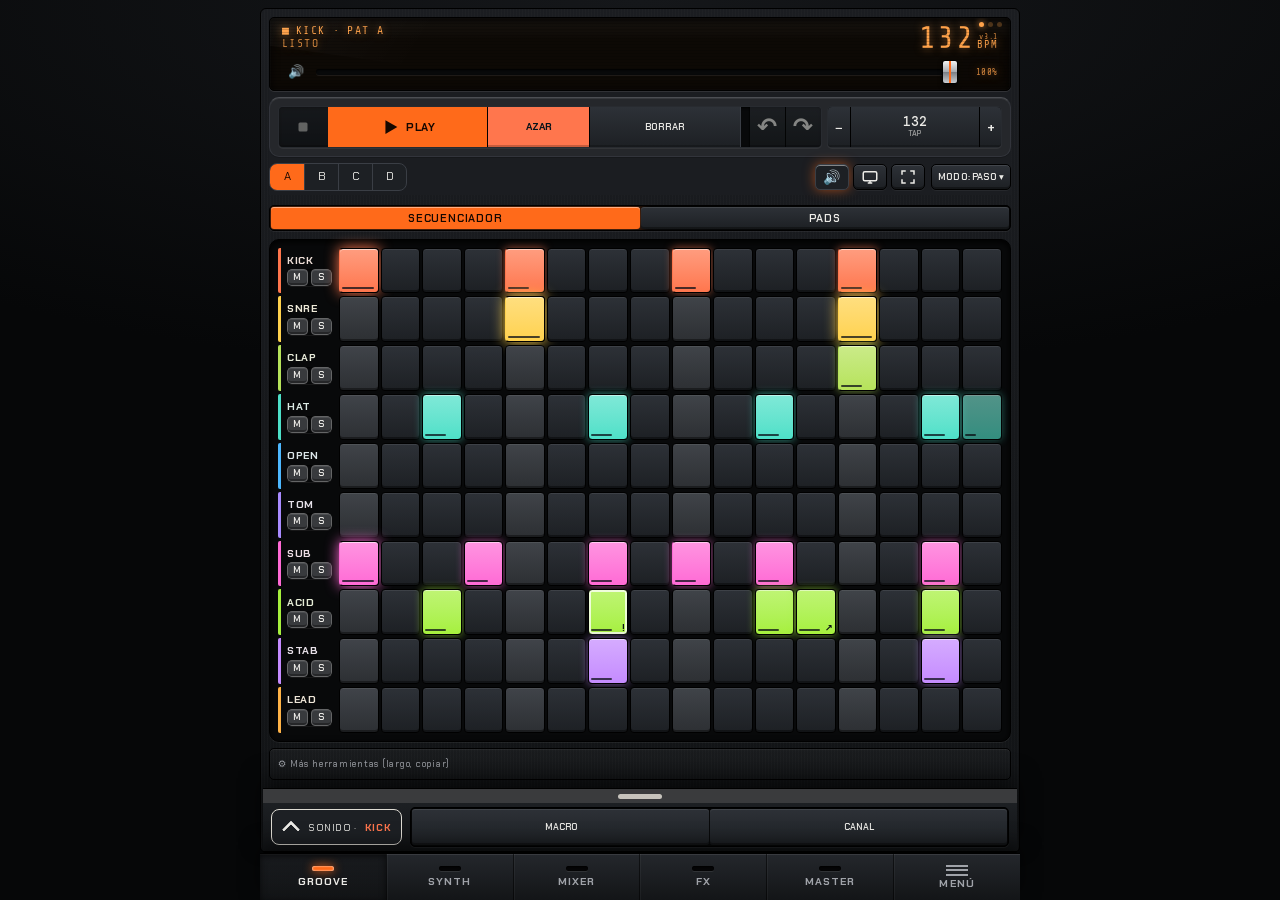
==== commit cade5a51: "v3.1: selector de fondo del chasis (Negro, Grafito, Azul noche, Gris acero, Plata) - Aspecto: fila F" ====
--- a/index.html
+++ b/index.html
@@ -1,4 +1,4 @@
-<!doctype html><html><head><meta charset=utf8><meta name=viewport content="width=device-width,initial-scale=1,viewport-fit=cover"><meta name="theme-color" content="#0c0d0f"><meta name="mobile-web-app-capable" content="yes"><meta name="apple-mobile-web-app-capable" content="yes"><meta name="apple-mobile-web-app-status-bar-style" content="black-translucent"><link rel="manifest" href="./manifest.webmanifest"><link rel="icon" href="./icon.svg" type="image/svg+xml"><link rel="stylesheet" href="./styles.css?v=3.0">
+<!doctype html><html><head><meta charset=utf8><meta name=viewport content="width=device-width,initial-scale=1,viewport-fit=cover"><meta name="theme-color" content="#0c0d0f"><meta name="mobile-web-app-capable" content="yes"><meta name="apple-mobile-web-app-capable" content="yes"><meta name="apple-mobile-web-app-status-bar-style" content="black-translucent"><link rel="manifest" href="./manifest.webmanifest"><link rel="icon" href="./icon.svg" type="image/svg+xml"><link rel="stylesheet" href="./styles.css?v=3.1">
 <title>Pulso Studio · Tu groovebox en el móvil</title>
 <meta name="description" content="Secuenciador de 16 pasos y pads para crear ritmos desde el móvil. Por Pulso Lab.">
 <meta property="og:type" content="website">
@@ -25,7 +25,7 @@
     <div class="head">
       <div class="lcd" id="lcd" data-v="info" role="button" tabindex="0" aria-label="Cambiar pantalla: info, onda o espectro">
         <div class="l1" id="l1">■ KICK · PAT A</div>
-        <div class="big"><span id="lb">132</span><small>BPM</small><span class="ver" aria-label="Versión v3.0">v3.0</span></div>
+        <div class="big"><span id="lb">132</span><small>BPM</small><span class="ver" aria-label="Versión v3.1">v3.1</span></div>
         <div class="l2" id="l2">LISTO</div><div class="lsteps" id="lsteps" aria-hidden="true"></div><canvas id="scope" aria-hidden="true"></canvas><span class="md" id="md"></span><span class="ldots" aria-hidden="true"><i></i><i></i><i></i></span>
         <div class="lvol" id="lvol"><button type="button" id="lmute" aria-label="Silenciar" aria-pressed="false">🔊</button><input id="lvr" type="range" min="0" max="100" step="1" value="100" aria-label="Volumen de escucha"><output id="lvo" for="lvr">100%</output></div>
       </div>
@@ -142,8 +142,9 @@
 <section id="t-look" class="tab" hidden>
       <div class="card" id="skinCard">
         <h3>Aspecto</h3>
-        <div class="skins"><span>Carátula (colores)</span><div id="skins" role="group" aria-label="Carátula"></div></div>
-        <p class="note">La carátula cambia el color de las luces y del chasis de todo el aparato.</p>
+        <div class="skins"><span>Luces (color)</span><div id="skins" role="group" aria-label="Color de las luces"></div></div>
+        <div class="skins"><span>Fondo (chasis)</span><div id="bgs" role="group" aria-label="Fondo del chasis"></div></div>
+        <p class="note">Luces cambia el color de los botones encendidos y de la pantalla. Fondo cambia el tono del chasis, del negro al plata. Se combinan como quieras.</p>
       </div>
       <div class="card" id="viewCard">
         <h3>Pantalla y audio</h3>
@@ -306,6 +307,6 @@
   
 </main>
 
-<script src="./app.js?v=3.0"></script>
+<script src="./app.js?v=3.1"></script>
 
 </body></html>
--- a/styles.css
+++ b/styles.css
@@ -1022,32 +1022,32 @@
 :root[data-skin="acid"]{--on:#b6f03a;--led:#b6f03a;--onfg:#0d1400;--lcd:#070c05;--lcdfg:#c4f45c;--dev:#161813;--dev2:#0f110d;--snd:#e0dccf}
 :root[data-skin="ice"]{--on:#3ad8f0;--led:#3ad8f0;--onfg:#001318;--lcd:#050b0e;--lcdfg:#6fe6f7;--dev:#15191d;--dev2:#0e1114;--snd:#d6dde2}
 :root[data-skin="rojo"]{--on:#ff4a55;--led:#ff4a55;--onfg:#1a0003;--lcd:#0e0607;--lcdfg:#ff7a82;--dev:#1b1819;--dev2:#121011;--snd:#e2d9d6}
-body{background:radial-gradient(120% 60% at 50% 0,#15171a 0,var(--page) 70%) fixed var(--page)}
+body{background:radial-gradient(120% 60% at 50% 0,var(--pg2) 0,var(--page) 70%) fixed var(--page)}
 .device{background:repeating-linear-gradient(90deg,rgba(255,255,255,.014) 0 1px,transparent 1px 3px),linear-gradient(180deg,var(--dev) 0,var(--dev2) 100%);box-shadow:inset 0 1px 0 rgba(255,255,255,.07)}
 :root :is(.step,.fn,.seg,.chip .nm,.nm2,.lcd,.card,select,.fad,.pn,.tg,.sk,.pre,.prb,.modeb,.more,.more2){border-radius:5px}
 
 /* pantalla: cristal hundido con texto de fósforo */
-.lcd{background:linear-gradient(180deg,rgba(255,255,255,.05),transparent 30%),var(--lcd);border:1px solid #000;box-shadow:inset 0 2px 10px #000,inset 0 0 0 1px rgba(255,255,255,.03),0 1px 0 rgba(255,255,255,.09);font-family:var(--lcdf)}
+.lcd{background:linear-gradient(180deg,rgba(255,255,255,.05),transparent 30%),var(--lcd);border:1px solid var(--ln);box-shadow:inset 0 2px 10px #000,inset 0 0 0 1px rgba(255,255,255,.03),0 1px 0 rgba(255,255,255,.09);font-family:var(--lcdf)}
 .lcd .l1,.lcd .l2,.lcd .big,.lcd .big small,.lcd output{font-family:var(--lcdf);text-shadow:0 0 8px color-mix(in srgb,var(--lcdfg) 55%,transparent)}
 .lcd .l1,.lcd .l2{font-size:11.5px;letter-spacing:.12em}
 .lcd .big{letter-spacing:.04em}
 .lcd .ver{font-family:var(--lcdf)}
 
 /* teclas: plástico con bisel; encendidas = retroiluminadas */
-.seg{background:var(--slot);border-color:#000;box-shadow:inset 0 1px 3px #000,0 1px 0 rgba(255,255,255,.06);gap:1px;padding:1px}
+.seg{background:var(--slot);border-color:var(--ln);box-shadow:inset 0 1px 3px #000,0 1px 0 rgba(255,255,255,.06);gap:1px;padding:1px}
 .seg>button,.seg>.val{border-left:0;border-radius:3px;background:linear-gradient(180deg,var(--key2),var(--key));box-shadow:inset 0 1px 0 rgba(255,255,255,.1),inset 0 -2px 0 rgba(0,0,0,.35);font-weight:600;font-size:11px;letter-spacing:.07em}
 .seg>button:active{background:var(--key);box-shadow:inset 0 2px 4px #000}
 .seg>button[aria-pressed="true"],.seg>button[aria-selected="true"]{background:linear-gradient(180deg,color-mix(in srgb,var(--on),#fff 22%),var(--on));color:var(--onfg);box-shadow:inset 0 1px 0 rgba(255,255,255,.45),0 0 12px color-mix(in srgb,var(--on) 55%,transparent)}
-.fn,.tg,.prb,.modeb,.pre,.card .sk{background:linear-gradient(180deg,var(--key2),var(--key));border:1px solid #000;box-shadow:inset 0 1px 0 rgba(255,255,255,.1),inset 0 -2px 0 rgba(0,0,0,.35),0 1px 0 rgba(255,255,255,.05);font-weight:600;color:var(--fg)}
+.fn,.tg,.prb,.modeb,.pre,.card .sk{background:linear-gradient(180deg,var(--key2),var(--key));border:1px solid var(--ln);box-shadow:inset 0 1px 0 rgba(255,255,255,.1),inset 0 -2px 0 rgba(0,0,0,.35),0 1px 0 rgba(255,255,255,.05);font-weight:600;color:var(--fg)}
 .fn{font-size:11px}.tg{font-size:10.5px;border-radius:4px}
 :is(.fn,.tg,.prb,.pre,.card .sk):active{box-shadow:inset 0 2px 5px #000}
-:is(.fn,.tg,.prb,.pre,.card .sk)[aria-pressed="true"]{background:linear-gradient(180deg,color-mix(in srgb,var(--on),#fff 22%),var(--on));color:var(--onfg);border-color:#000;box-shadow:inset 0 1px 0 rgba(255,255,255,.45),0 0 12px color-mix(in srgb,var(--on) 55%,transparent)}
+:is(.fn,.tg,.prb,.pre,.card .sk)[aria-pressed="true"]{background:linear-gradient(180deg,color-mix(in srgb,var(--on),#fff 22%),var(--on));color:var(--onfg);border-color:var(--ln);box-shadow:inset 0 1px 0 rgba(255,255,255,.45),0 0 12px color-mix(in srgb,var(--on) 55%,transparent)}
 .sdh .seg>button[aria-pressed="true"],.sdb .seg>button[aria-pressed="true"],.sdb .tg[aria-pressed="true"],.sdb .pre[aria-pressed="true"]{background:linear-gradient(180deg,#fff,var(--snd));color:var(--sndfg);box-shadow:inset 0 1px 0 #fff,0 0 10px color-mix(in srgb,var(--snd) 45%,transparent)}
 #play[aria-pressed="true"]{animation:none}
 .trans .seg{background:var(--slot)}
 
 /* paneles: placa atornillada con rótulo serigrafiado */
-.card,.more,.more2{background:linear-gradient(180deg,rgba(255,255,255,.035),rgba(255,255,255,.01));border:1px solid #000;box-shadow:inset 0 1px 0 rgba(255,255,255,.06)}
+.card,.more,.more2{background:linear-gradient(180deg,rgba(255,255,255,.035),rgba(255,255,255,.01));border:1px solid var(--ln);box-shadow:inset 0 1px 0 rgba(255,255,255,.06)}
 .card h3,.card .hd2 h3{font-size:11.5px;font-weight:600;letter-spacing:.16em;color:var(--fg)}
 .note,.hint{font-family:var(--mono);line-height:1.45}
 .k label{font-weight:600;letter-spacing:.08em}
@@ -1060,25 +1060,25 @@
 .sbp input[type=range]{--tc:#f0a040}
 input[type=range]::-webkit-slider-runnable-track{background:var(--slot);box-shadow:inset 0 1px 2px #000,0 1px 0 rgba(255,255,255,.07)}
 input[type=range]::-moz-range-track{background:var(--slot);box-shadow:inset 0 1px 2px #000,0 1px 0 rgba(255,255,255,.07)}
-input[type=range]::-webkit-slider-thumb,.fxc input[type=range]::-webkit-slider-thumb,.msbar input[type=range]::-webkit-slider-thumb,#t-canal input[type=range]::-webkit-slider-thumb,.sbp input[type=range]::-webkit-slider-thumb{width:16px;height:24px;margin-top:-9px;border-radius:3px;border:1px solid #000;background:linear-gradient(90deg,transparent 40%,var(--tc) 40% 60%,transparent 60%),linear-gradient(180deg,#f1f2f3 0,#a9adb3 48%,#7c8087 52%,#c9ccd0 100%);box-shadow:0 2px 4px rgba(0,0,0,.7)}
-input[type=range]::-moz-range-thumb,.fxc input[type=range]::-moz-range-thumb,.msbar input[type=range]::-moz-range-thumb,#t-canal input[type=range]::-moz-range-thumb,.sbp input[type=range]::-moz-range-thumb{width:14px;height:22px;border-radius:3px;border:1px solid #000;background:linear-gradient(90deg,transparent 40%,var(--tc) 40% 60%,transparent 60%),linear-gradient(180deg,#f1f2f3 0,#a9adb3 48%,#7c8087 52%,#c9ccd0 100%)}
+input[type=range]::-webkit-slider-thumb,.fxc input[type=range]::-webkit-slider-thumb,.msbar input[type=range]::-webkit-slider-thumb,#t-canal input[type=range]::-webkit-slider-thumb,.sbp input[type=range]::-webkit-slider-thumb{width:16px;height:24px;margin-top:-9px;border-radius:3px;border:1px solid var(--ln);background:linear-gradient(90deg,transparent 40%,var(--tc) 40% 60%,transparent 60%),linear-gradient(180deg,#f1f2f3 0,#a9adb3 48%,#7c8087 52%,#c9ccd0 100%);box-shadow:0 2px 4px rgba(0,0,0,.7)}
+input[type=range]::-moz-range-thumb,.fxc input[type=range]::-moz-range-thumb,.msbar input[type=range]::-moz-range-thumb,#t-canal input[type=range]::-moz-range-thumb,.sbp input[type=range]::-moz-range-thumb{width:14px;height:22px;border-radius:3px;border:1px solid var(--ln);background:linear-gradient(90deg,transparent 40%,var(--tc) 40% 60%,transparent 60%),linear-gradient(180deg,#f1f2f3 0,#a9adb3 48%,#7c8087 52%,#c9ccd0 100%)}
 .sbp input[type=range]::-webkit-slider-thumb{width:13px;height:18px;margin-top:-6.5px}
 .msbar input[type=range]::-webkit-slider-thumb,.dkm input[type=range]::-webkit-slider-thumb,.fxc input[type=range]::-webkit-slider-thumb{height:20px;margin-top:-7px}
 .fxc input[type=range]::-webkit-slider-runnable-track{background:linear-gradient(90deg,var(--c) var(--p,50%),var(--slot) var(--p,50%))}
 
 /* secuenciador: pads de goma con luz propia */
-#grid .step{background:linear-gradient(180deg,var(--key2),var(--key));border-color:#000;box-shadow:inset 0 1px 0 rgba(255,255,255,.08),inset 0 -2px 0 rgba(0,0,0,.4)}
-#grid .step.beat:not(.on){background:linear-gradient(180deg,color-mix(in srgb,var(--key2),#fff 9%),color-mix(in srgb,var(--key),#fff 7%));border-color:#000}
-#grid .step.on{background:linear-gradient(180deg,color-mix(in srgb,var(--c),#fff 28%),var(--c));border-color:#000;box-shadow:inset 0 1px 0 rgba(255,255,255,.5),0 0 9px color-mix(in srgb,var(--c) 60%,transparent)}
+#grid .step{background:linear-gradient(180deg,var(--key2),var(--key));border-color:var(--ln);box-shadow:inset 0 1px 0 rgba(255,255,255,.08),inset 0 -2px 0 rgba(0,0,0,.4)}
+#grid .step.beat:not(.on){background:linear-gradient(180deg,color-mix(in srgb,var(--key2),#fff 9%),color-mix(in srgb,var(--key),#fff 7%));border-color:var(--ln)}
+#grid .step.on{background:linear-gradient(180deg,color-mix(in srgb,var(--c),#fff 28%),var(--c));border-color:var(--ln);box-shadow:inset 0 1px 0 rgba(255,255,255,.5),0 0 9px color-mix(in srgb,var(--c) 60%,transparent)}
 #grid .step.on[data-v="3"]{box-shadow:inset 0 1px 0 rgba(255,255,255,.6),0 0 14px var(--c)}
 #grid .step.ph{box-shadow:inset 0 0 0 2px var(--fg)}
 #grid .step.ph:not(.on){background:color-mix(in srgb,var(--c) 30%,var(--key))}
 #grid .step.on.ph{box-shadow:inset 0 0 0 2px #fff,0 0 16px var(--c)}
-.mtx{background:var(--slot);border:1px solid #000;box-shadow:inset 0 2px 6px #000,0 1px 0 rgba(255,255,255,.06)}
+.mtx{background:var(--slot);border:1px solid var(--ln);box-shadow:inset 0 2px 6px #000,0 1px 0 rgba(255,255,255,.06)}
 #t-seq .rn,.rn{font-weight:700;font-size:10.5px;letter-spacing:.06em}
 
 /* barra de módulos: botones de modo con LED */
-.tabs{background:linear-gradient(180deg,#24272c,#131517);border-top:1px solid #000;box-shadow:inset 0 1px 0 rgba(255,255,255,.09),0 -8px 20px rgba(0,0,0,.55)}
+.tabs{background:linear-gradient(180deg,var(--nav1),var(--nav2));border-top:1px solid var(--ln);box-shadow:inset 0 1px 0 rgba(255,255,255,.09),0 -8px 20px rgba(0,0,0,.55)}
 .tabs>button{gap:6px;font-size:10.5px;font-weight:700;letter-spacing:.1em;color:var(--mute);border-left:1px solid rgba(0,0,0,.55);box-shadow:inset 1px 0 0 rgba(255,255,255,.04)}
 .tabs>button:first-child{border-left:0;box-shadow:none}
 .tabs>button i{display:block;width:22px;height:5px;border-radius:3px;background:#050506;box-shadow:inset 0 1px 2px #000,0 1px 0 rgba(255,255,255,.08);transition:none}
@@ -1091,19 +1091,19 @@
 .subtabs{margin-top:2px}
 
 /* mezclador: ranuras, capuchones y medidores de LED */
-.fad{background:var(--slot);border:1px solid #000;box-shadow:inset 0 2px 5px #000}
+.fad{background:var(--slot);border:1px solid var(--ln);box-shadow:inset 0 2px 5px #000}
 .meter{background:#040405;box-shadow:inset 0 1px 2px #000}
-.mg{background:linear-gradient(180deg,rgba(255,255,255,.035),rgba(255,255,255,.01));border-color:#000;box-shadow:inset 0 1px 0 rgba(255,255,255,.06)}
+.mg{background:linear-gradient(180deg,rgba(255,255,255,.035),rgba(255,255,255,.01));border-color:var(--ln);box-shadow:inset 0 1px 0 rgba(255,255,255,.06)}
 .nm2{font-weight:700}
 
 /* panel Sonido: módulo acoplado con frontal claro */
-.sdock{border-top:1px solid #000;background:linear-gradient(180deg,#202327,var(--dev2));box-shadow:0 -10px 22px rgba(0,0,0,.6),inset 0 1px 0 rgba(255,255,255,.1)}
-.sdh{background:transparent;border-bottom:1px solid #000}
-.sdh .seg{border-color:#000;background:var(--slot)}
+.sdock{border-top:1px solid var(--ln);background:linear-gradient(180deg,var(--dk1),var(--dev2));box-shadow:0 -10px 22px rgba(0,0,0,.6),inset 0 1px 0 rgba(255,255,255,.1)}
+.sdh{background:transparent;border-bottom:1px solid var(--ln)}
+.sdh .seg{border-color:var(--ln);background:var(--slot)}
 
 /* Master: medidores de pico y RMS */
 .vu{display:grid;grid-template-columns:38px 1fr 46px;align-items:center;gap:8px;font-family:var(--disp);font-size:10.5px;font-weight:700;letter-spacing:.1em;color:var(--fg)}
-.vub{position:relative;height:14px;border-radius:2px;background:#040405;border:1px solid #000;box-shadow:inset 0 1px 3px #000,0 1px 0 rgba(255,255,255,.07);overflow:hidden}
+.vub{position:relative;height:14px;border-radius:2px;background:#040405;border:1px solid var(--ln);box-shadow:inset 0 1px 3px #000,0 1px 0 rgba(255,255,255,.07);overflow:hidden}
 .vub i{position:absolute;inset:0;transform-origin:left;transform:scaleX(0);background:linear-gradient(90deg,#35d06a 0,#35d06a 70%,#f2c230 86%,#ff4034 100%);-webkit-mask:repeating-linear-gradient(90deg,#000 0 3px,transparent 3px 4px);mask:repeating-linear-gradient(90deg,#000 0 3px,transparent 3px 4px)}
 .vub u{position:absolute;top:0;bottom:0;width:2px;margin-left:-1px;left:0;background:#fff}
 .vu output{font-family:var(--lcdf);font-size:13px;text-align:right;color:var(--on);font-variant-numeric:tabular-nums}
@@ -1122,8 +1122,24 @@
 #t-mst>.note{padding-inline:8px}
 @media (prefers-reduced-motion:reduce){*{transition:none!important;animation:none!important}}
 /* fila de transporte y de patrones: sin desbordes a 360 px */
-.trans .seg{gap:0;padding:0}.trans .seg>button,.trans .seg>.val{border-radius:0;border-left:1px solid #000}.trans .seg>:first-child{border-left:0}
+.trans .seg{gap:0;padding:0}.trans .seg>button,.trans .seg>.val{border-radius:0;border-left:1px solid var(--ln)}.trans .seg>:first-child{border-left:0}
 .modeb{white-space:nowrap;letter-spacing:.02em;padding-inline:6px}
 @media (max-width:380px){.trans .seg .hd{flex:0 0 28px}.trans .seg>#bpmv{flex:1 0 38px}}
 @media (max-width:380px){.trans{grid-template-columns:minmax(0,1fr) 98px}.trans .seg>button.ur{min-width:28px;flex-basis:28px}}
 .ldots{top:4px;right:8px}.lcd .big .ver{bottom:14px;opacity:.8}
+@media (max-width:340px){.trans .seg>#rand,.trans .seg>#clear{font-size:7.5px;letter-spacing:0;padding:0}}
+
+/* ===== v3.1 Fondo del chasis: se elige aparte del color de las luces (data-bg). La pantalla y las ranuras siguen oscuras ===== */
+:root{--pg2:#15171a;--nav1:#24272c;--nav2:#131517;--dk1:#202327;--ln:#000;--ontx:var(--on)}
+:root[data-bg="grafito"]{--page:#16181b;--pg2:#25282c;--dev:#2c2f34;--dev2:#212327;--key:#2f3338;--key2:#40454c;--keyedge:#555a62;--slot:#111315;--track:#111315;--nav1:#383c42;--nav2:#25282c;--dk1:#34383d;--mute:#b6b9bf;--pfg:#b6b9bf;--ontx:color-mix(in srgb,var(--on),#fff 30%)}
+:root[data-bg="noche"]{--page:#060a13;--pg2:#111a2d;--dev:#152034;--dev2:#0d1524;--key:#17233a;--key2:#25344f;--keyedge:#3a4a68;--slot:#050912;--track:#050912;--nav1:#1f2b45;--nav2:#0e1626;--dk1:#1a2439;--mute:#a9b3c8;--pfg:#a9b3c8}
+:root[data-bg="acero"]{--page:#2a2e33;--pg2:#3d4249;--dev:#4a5058;--dev2:#3b4047;--key:#42484f;--key2:#58606a;--keyedge:#7a818a;--slot:#191c1f;--track:#191c1f;--nav1:#565d66;--nav2:#3c4148;--dk1:#4f555d;--fg:#f7f6f3;--mute:#dcdfe3;--pfg:#dcdfe3;--ontx:var(--fg)}
+:root[data-bg="plata"]{--page:#8d9197;--pg2:#a9adb3;--dev:#cfd2d6;--dev2:#bbbec3;--key:#c6c9ce;--key2:#eceef0;--keyedge:#7d828a;--slot:#26292d;--track:#26292d;--nav1:#e0e2e5;--nav2:#b5b9be;--dk1:#d7d9dd;--fg:#131518;--mute:#3a3f46;--pfg:#22252a;--ln:#555a62;--ontx:var(--fg);--lp:38%;--lt:#000;color-scheme:light}
+.k output,.smpn,.vu output{color:var(--ontx)}
+/* textos que van sobre ranuras oscuras (rejilla, selectores): siempre claros, sea cual sea el fondo */
+:root{--sfg:#ecebe7;--smute:#a9acb2}
+#t-seq .rn,.trk .rn{color:color-mix(in srgb,var(--c) 10%,var(--sfg))}
+.octr span,.pts .seg>.pc{color:var(--smute)}
+/* fondos claros: los textos con el color del canal pasan al color de letra normal para que se lean */
+:root:is([data-bg="acero"],[data-bg="plata"]) :is(#sndCh,#rollVo,.sdb #chipsCan .chip .nm,.mixlim .limin span){color:var(--fg)}
+.sdb #chipsCan .chip .nm[aria-pressed="true"]{color:#14110d!important}
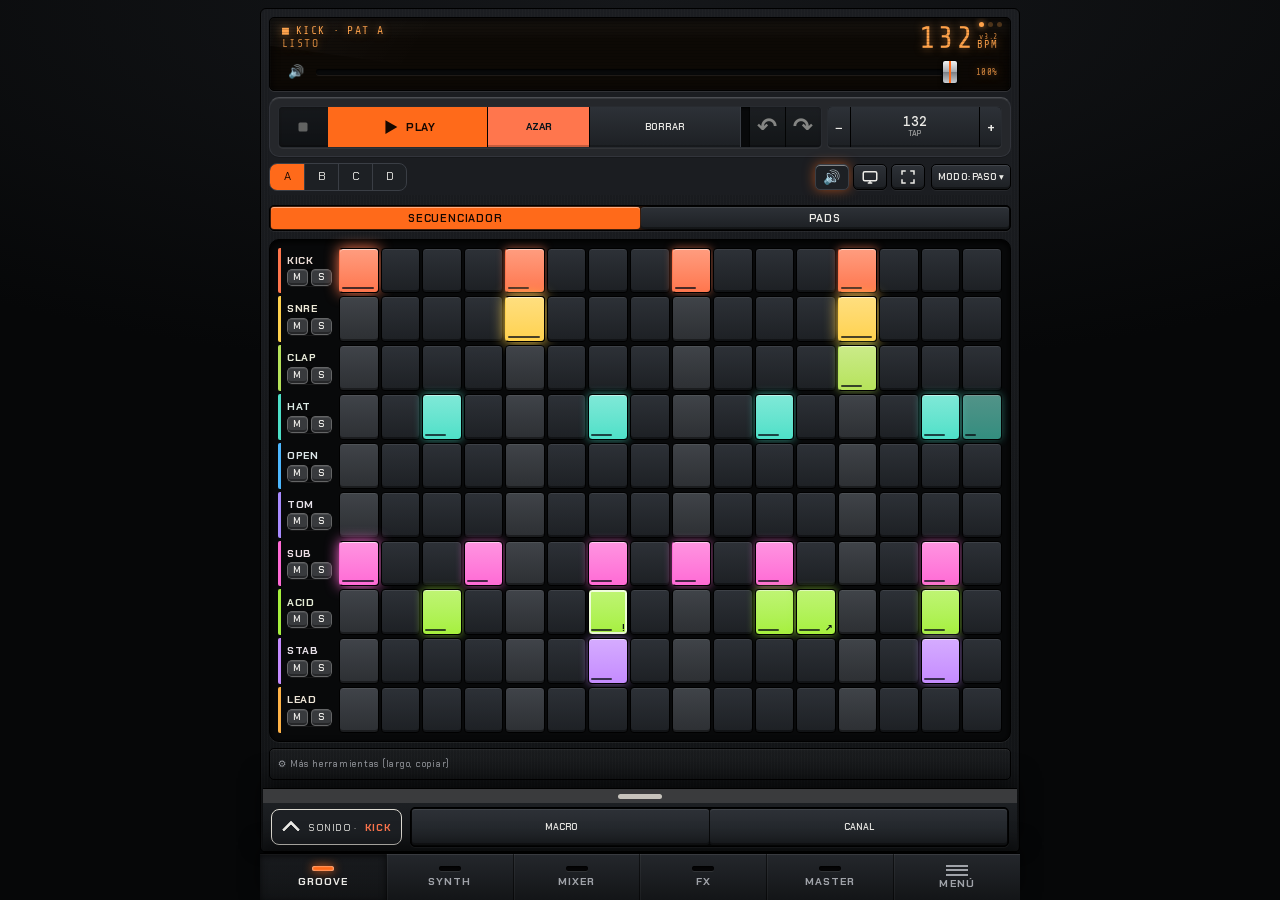
==== commit ee9a40ad: "v3.2: mezcla equilibrada, más nivel, reverb nueva y estéreo - Clap, hats, stab y lead salían 17-25 d" ====
--- a/index.html
+++ b/index.html
@@ -1,4 +1,4 @@
-<!doctype html><html><head><meta charset=utf8><meta name=viewport content="width=device-width,initial-scale=1,viewport-fit=cover"><meta name="theme-color" content="#0c0d0f"><meta name="mobile-web-app-capable" content="yes"><meta name="apple-mobile-web-app-capable" content="yes"><meta name="apple-mobile-web-app-status-bar-style" content="black-translucent"><link rel="manifest" href="./manifest.webmanifest"><link rel="icon" href="./icon.svg" type="image/svg+xml"><link rel="stylesheet" href="./styles.css?v=3.1">
+<!doctype html><html><head><meta charset=utf8><meta name=viewport content="width=device-width,initial-scale=1,viewport-fit=cover"><meta name="theme-color" content="#0c0d0f"><meta name="mobile-web-app-capable" content="yes"><meta name="apple-mobile-web-app-capable" content="yes"><meta name="apple-mobile-web-app-status-bar-style" content="black-translucent"><link rel="manifest" href="./manifest.webmanifest"><link rel="icon" href="./icon.svg" type="image/svg+xml"><link rel="stylesheet" href="./styles.css?v=3.2">
 <title>Pulso Studio · Tu groovebox en el móvil</title>
 <meta name="description" content="Secuenciador de 16 pasos y pads para crear ritmos desde el móvil. Por Pulso Lab.">
 <meta property="og:type" content="website">
@@ -25,7 +25,7 @@
     <div class="head">
       <div class="lcd" id="lcd" data-v="info" role="button" tabindex="0" aria-label="Cambiar pantalla: info, onda o espectro">
         <div class="l1" id="l1">■ KICK · PAT A</div>
-        <div class="big"><span id="lb">132</span><small>BPM</small><span class="ver" aria-label="Versión v3.1">v3.1</span></div>
+        <div class="big"><span id="lb">132</span><small>BPM</small><span class="ver" aria-label="Versión v3.2">v3.2</span></div>
         <div class="l2" id="l2">LISTO</div><div class="lsteps" id="lsteps" aria-hidden="true"></div><canvas id="scope" aria-hidden="true"></canvas><span class="md" id="md"></span><span class="ldots" aria-hidden="true"><i></i><i></i><i></i></span>
         <div class="lvol" id="lvol"><button type="button" id="lmute" aria-label="Silenciar" aria-pressed="false">🔊</button><input id="lvr" type="range" min="0" max="100" step="1" value="100" aria-label="Volumen de escucha"><output id="lvo" for="lvr">100%</output></div>
       </div>
@@ -307,6 +307,6 @@
   
 </main>
 
-<script src="./app.js?v=3.1"></script>
+<script src="./app.js?v=3.2"></script>
 
 </body></html>
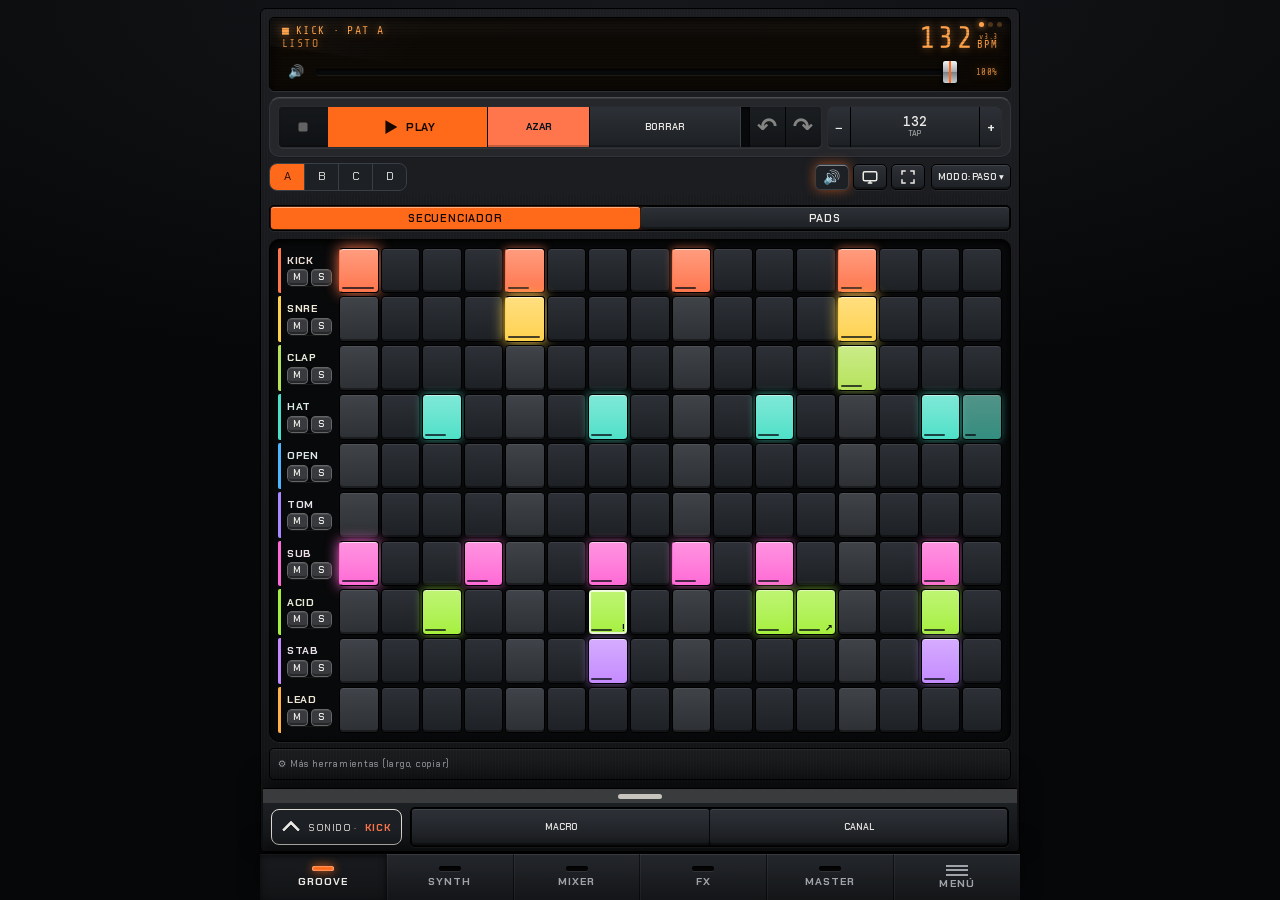
==== commit 53700469: "v3.3: modelos de sonido por batería, 4 kits y 12 presets nuevos - Modelo de sonido en Canal: Kick Cl" ====
--- a/index.html
+++ b/index.html
@@ -1,4 +1,4 @@
-<!doctype html><html><head><meta charset=utf8><meta name=viewport content="width=device-width,initial-scale=1,viewport-fit=cover"><meta name="theme-color" content="#0c0d0f"><meta name="mobile-web-app-capable" content="yes"><meta name="apple-mobile-web-app-capable" content="yes"><meta name="apple-mobile-web-app-status-bar-style" content="black-translucent"><link rel="manifest" href="./manifest.webmanifest"><link rel="icon" href="./icon.svg" type="image/svg+xml"><link rel="stylesheet" href="./styles.css?v=3.2">
+<!doctype html><html><head><meta charset=utf8><meta name=viewport content="width=device-width,initial-scale=1,viewport-fit=cover"><meta name="theme-color" content="#0c0d0f"><meta name="mobile-web-app-capable" content="yes"><meta name="apple-mobile-web-app-capable" content="yes"><meta name="apple-mobile-web-app-status-bar-style" content="black-translucent"><link rel="manifest" href="./manifest.webmanifest"><link rel="icon" href="./icon.svg" type="image/svg+xml"><link rel="stylesheet" href="./styles.css?v=3.3">
 <title>Pulso Studio · Tu groovebox en el móvil</title>
 <meta name="description" content="Secuenciador de 16 pasos y pads para crear ritmos desde el móvil. Por Pulso Lab.">
 <meta property="og:type" content="website">
@@ -25,7 +25,7 @@
     <div class="head">
       <div class="lcd" id="lcd" data-v="info" role="button" tabindex="0" aria-label="Cambiar pantalla: info, onda o espectro">
         <div class="l1" id="l1">■ KICK · PAT A</div>
-        <div class="big"><span id="lb">132</span><small>BPM</small><span class="ver" aria-label="Versión v3.2">v3.2</span></div>
+        <div class="big"><span id="lb">132</span><small>BPM</small><span class="ver" aria-label="Versión v3.3">v3.3</span></div>
         <div class="l2" id="l2">LISTO</div><div class="lsteps" id="lsteps" aria-hidden="true"></div><canvas id="scope" aria-hidden="true"></canvas><span class="md" id="md"></span><span class="ldots" aria-hidden="true"><i></i><i></i><i></i></span>
         <div class="lvol" id="lvol"><button type="button" id="lmute" aria-label="Silenciar" aria-pressed="false">🔊</button><input id="lvr" type="range" min="0" max="100" step="1" value="100" aria-label="Volumen de escucha"><output id="lvo" for="lvr">100%</output></div>
       </div>
@@ -251,6 +251,10 @@
       <div class="card">
         <div class="hd2"><h3 id="canT">Canal · KICK</h3><button class="tg" id="scTog" aria-pressed="false">Sidechain</button></div>
         <div class="knobs" id="canKn"></div>
+      </div>
+      <div class="card" id="mdCard" hidden>
+        <div class="hd2"><h3>Modelo de sonido</h3><span class="smpn" id="mdN"></span></div>
+        <div class="presets" id="mdRow" role="group" aria-label="Modelo de sonido de esta batería"></div>
       </div>
       <div class="card" id="presetCard">
         <div class="hd2"><h3 id="presetT">Kits de sonido</h3><span class="smpn" id="presetN">6 baterías</span></div>
@@ -307,6 +311,6 @@
   
 </main>
 
-<script src="./app.js?v=3.2"></script>
+<script src="./app.js?v=3.3"></script>
 
 </body></html>
